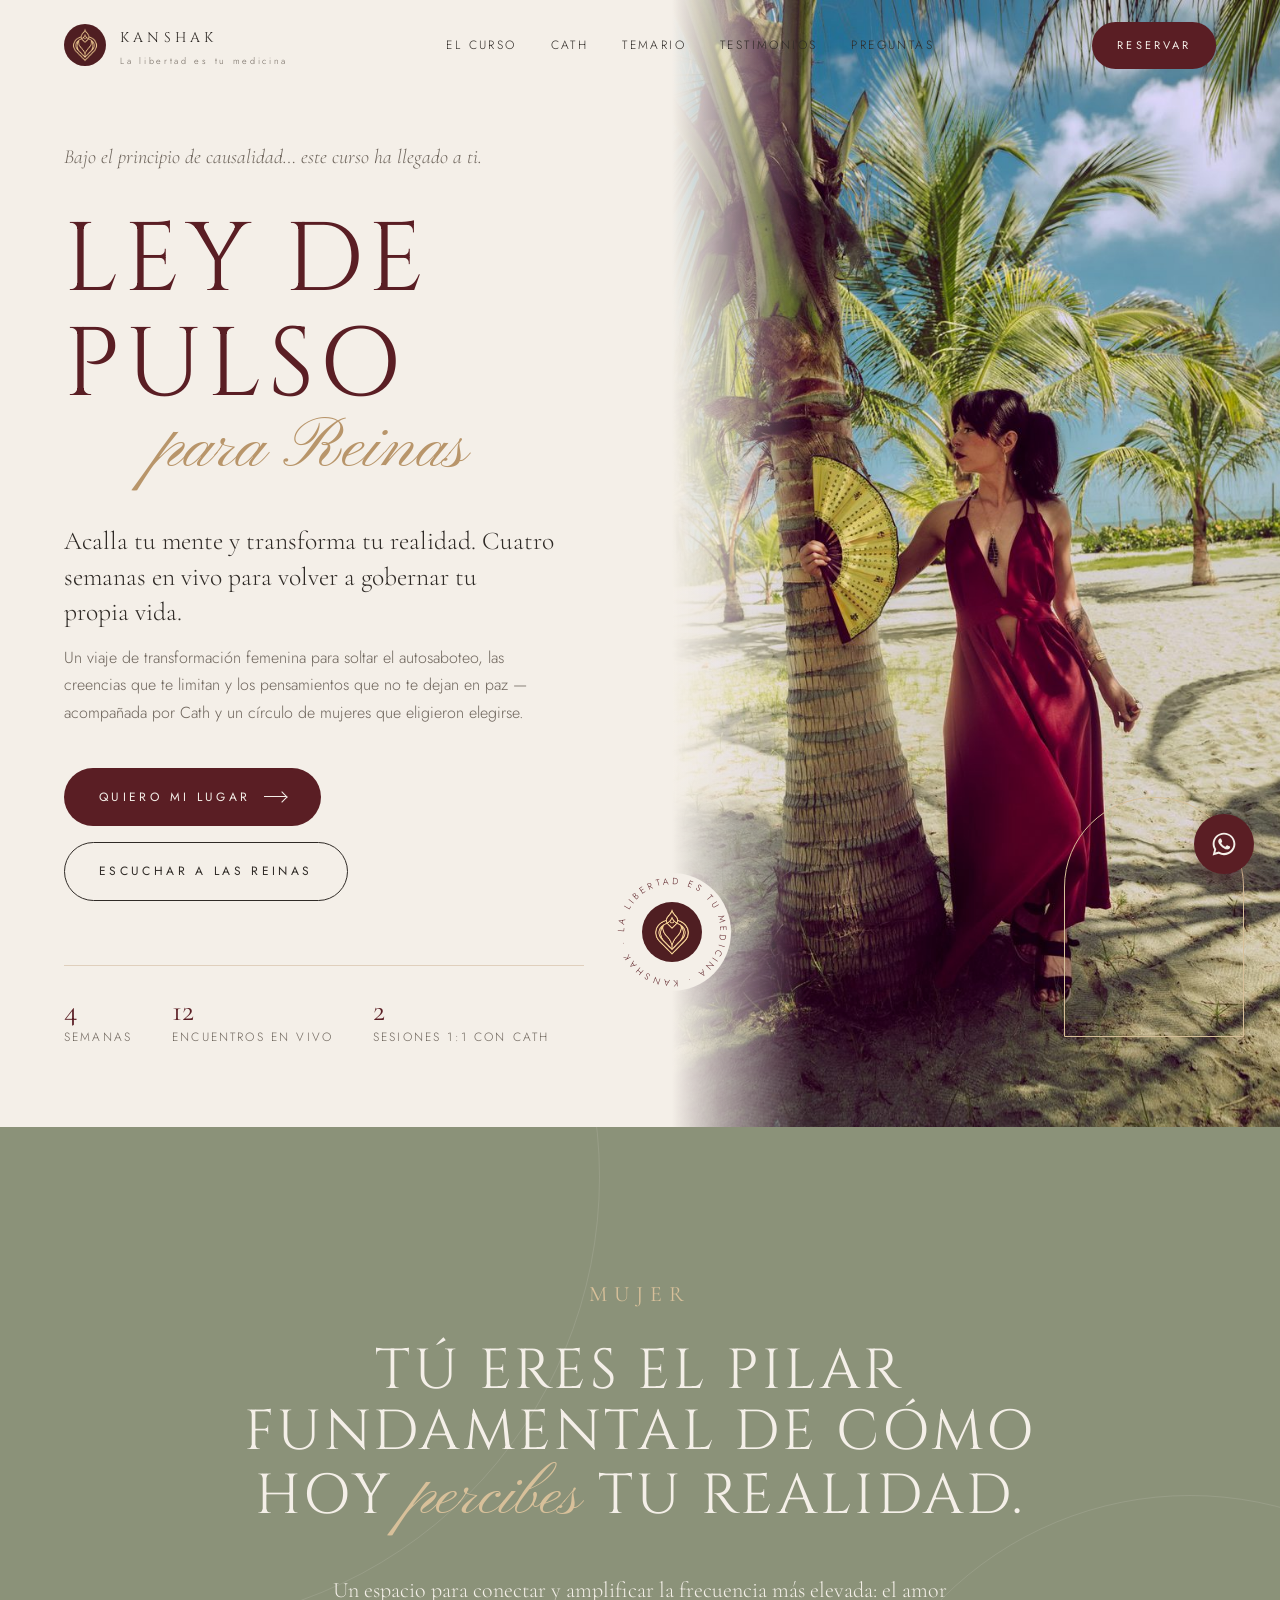
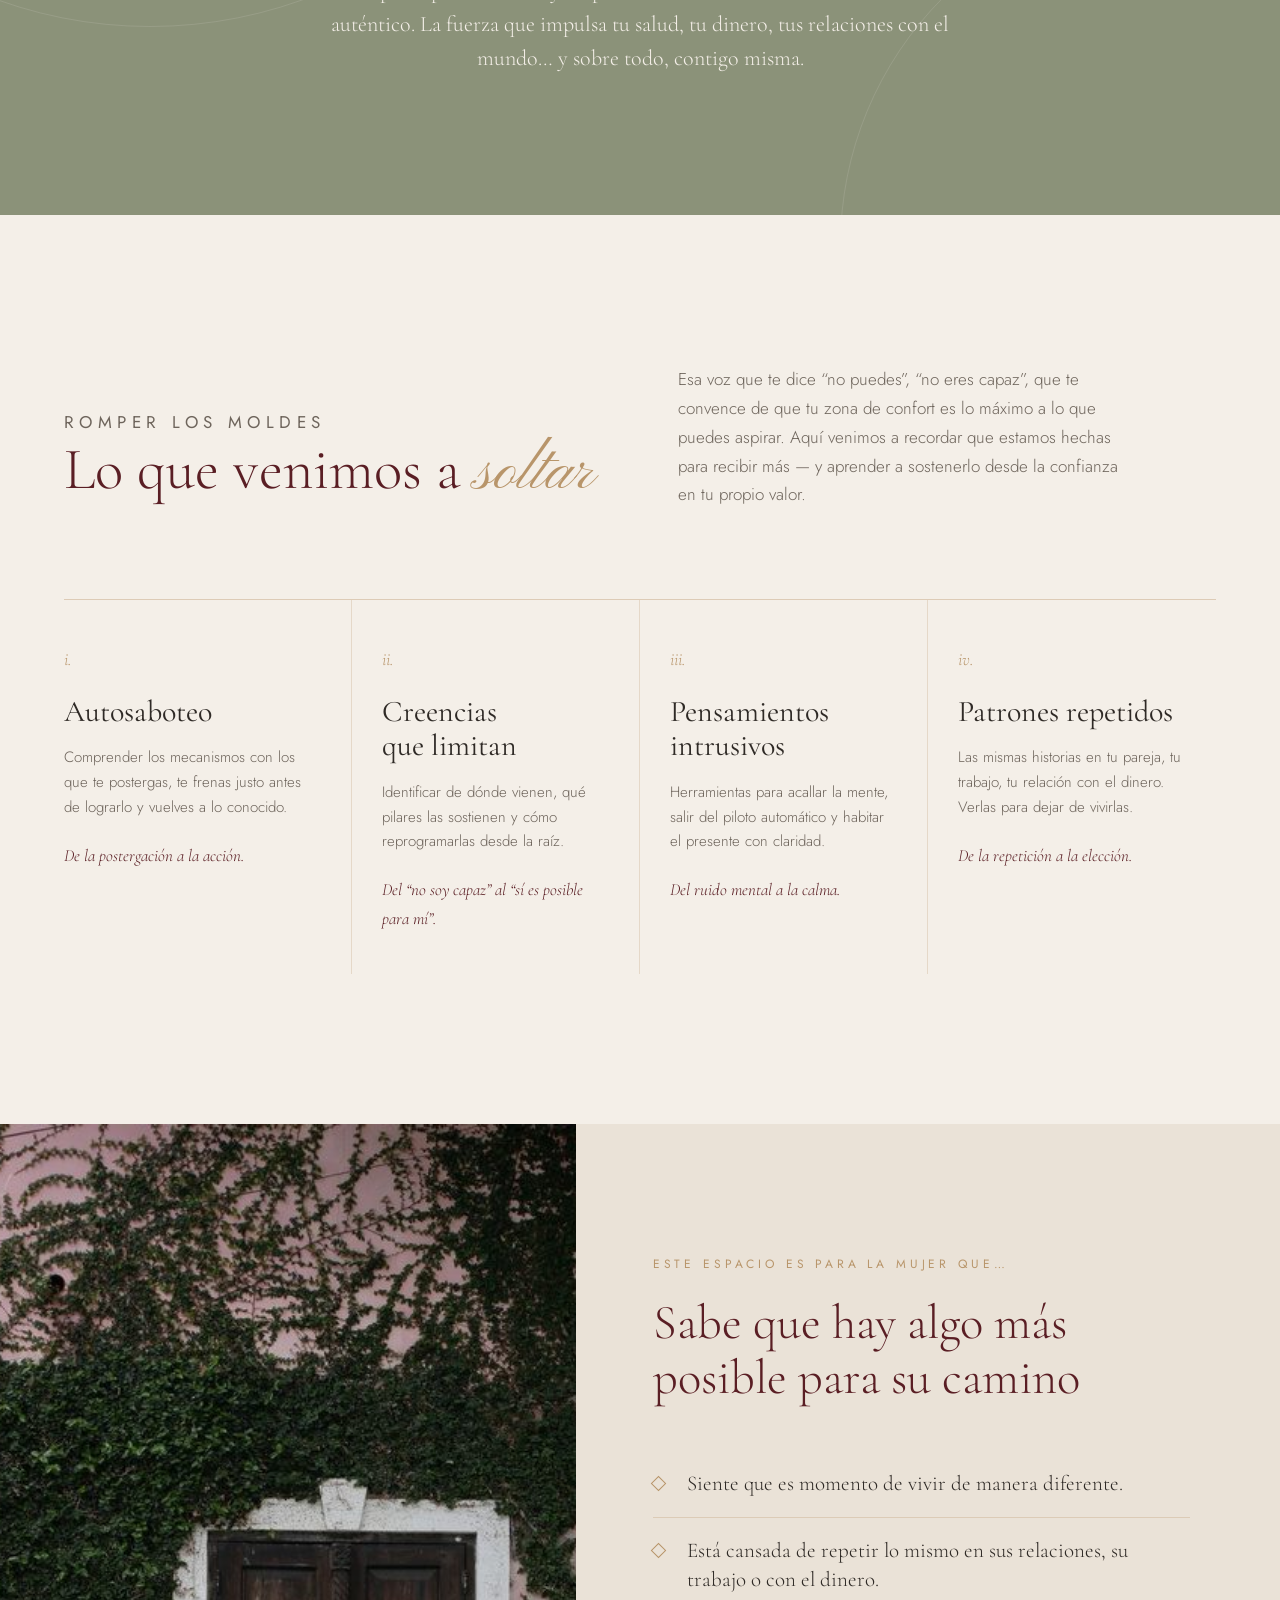
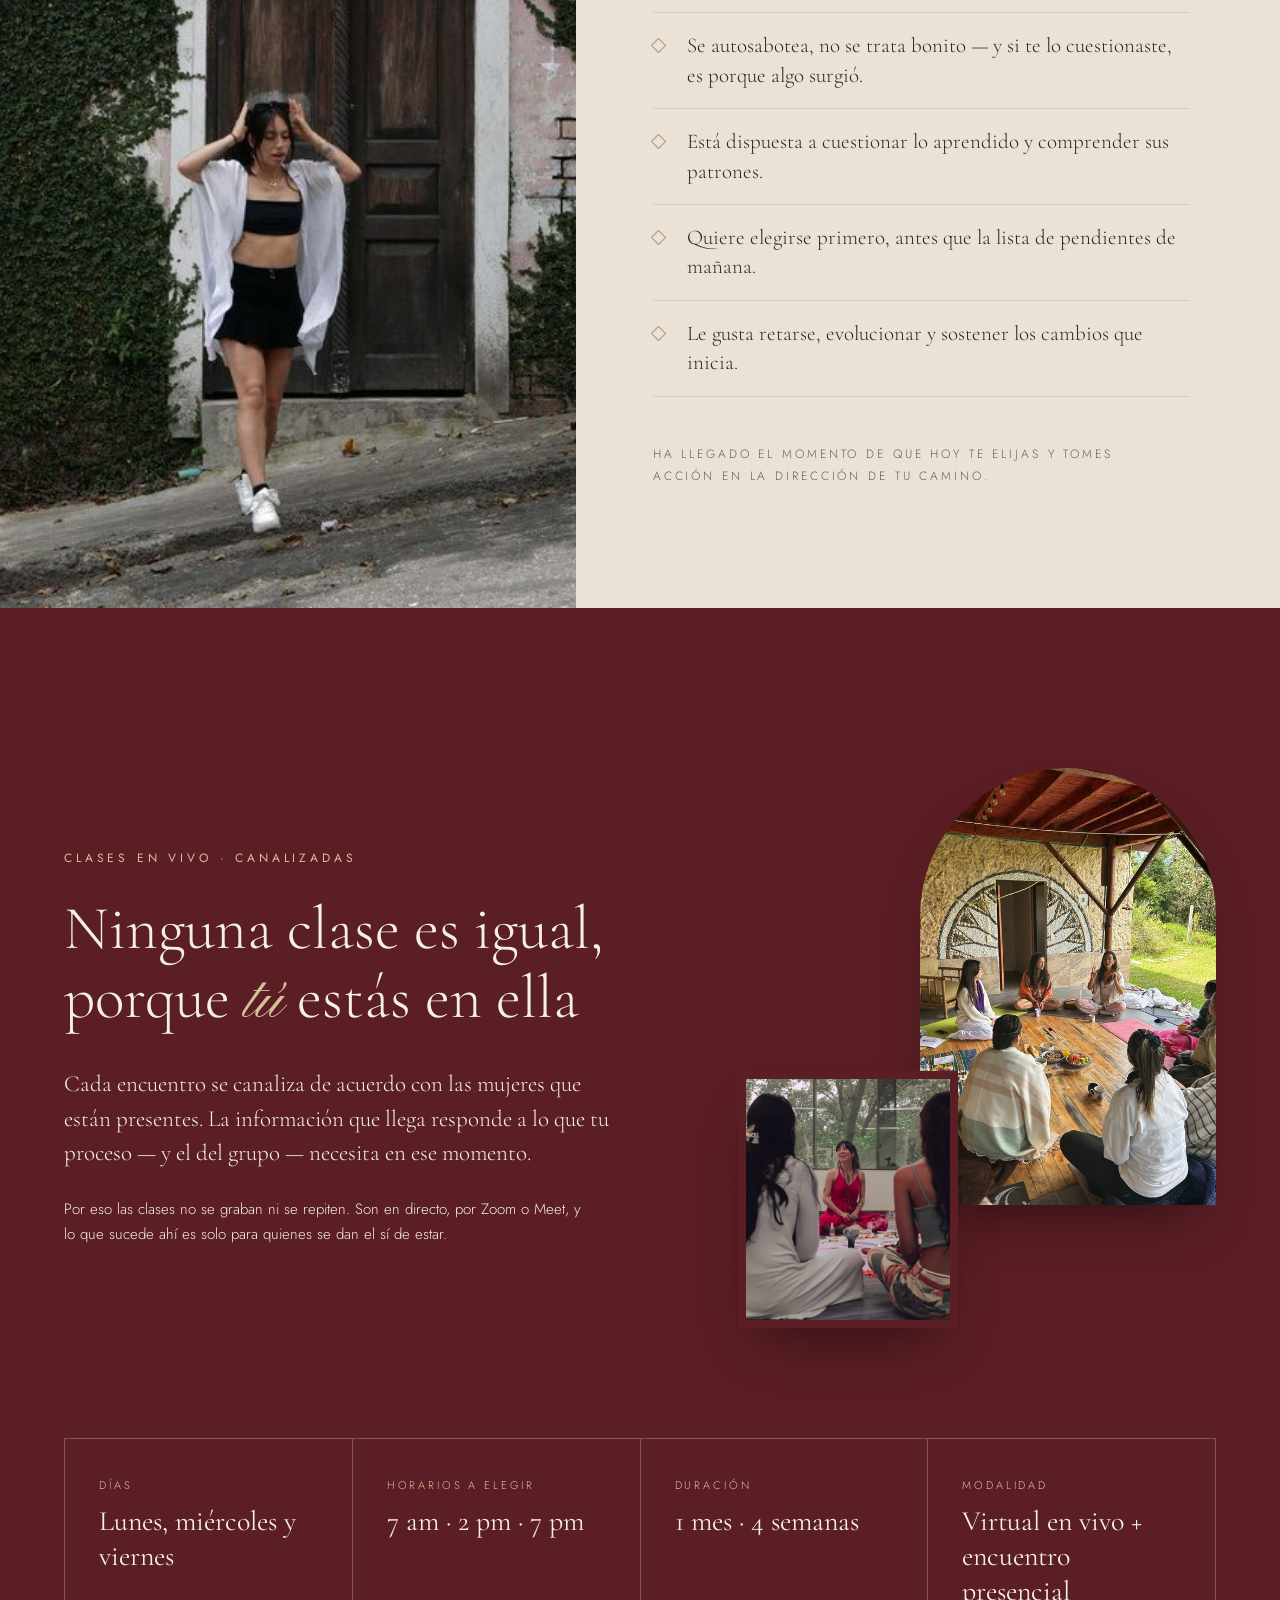
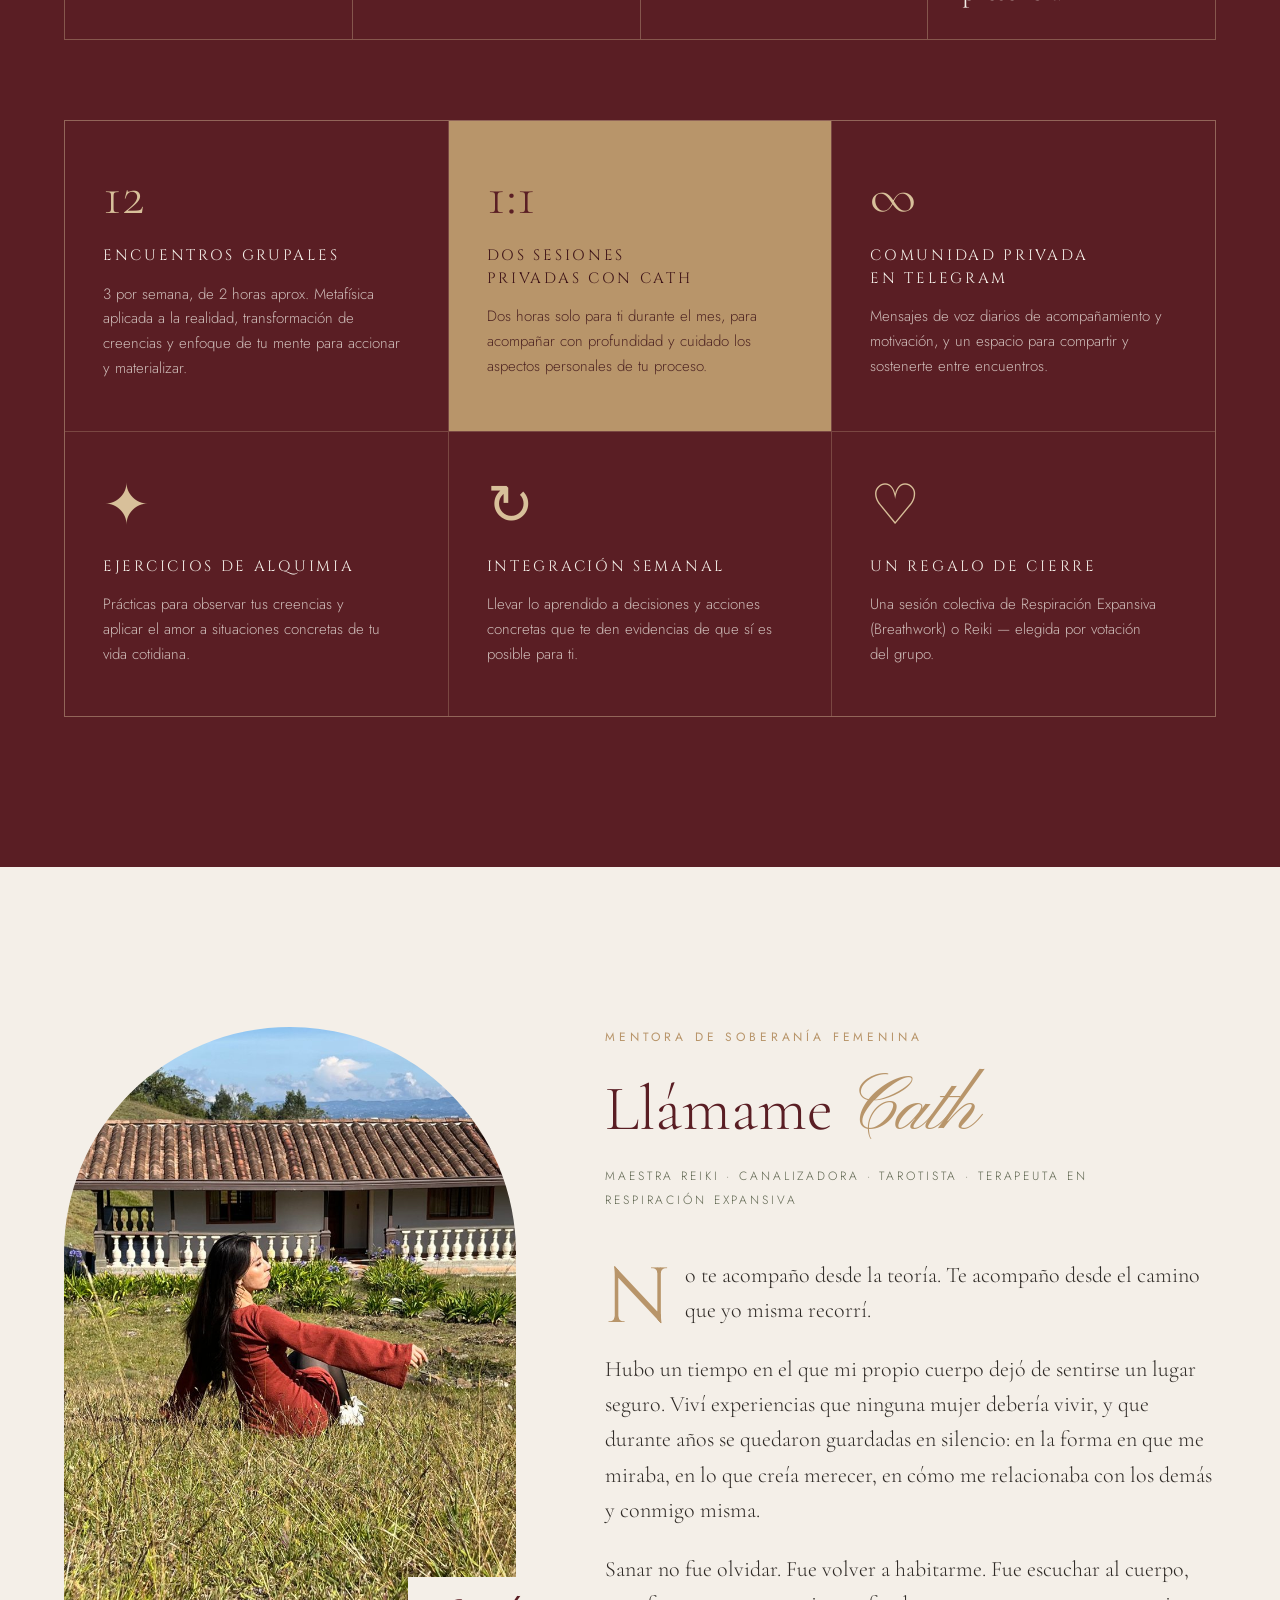
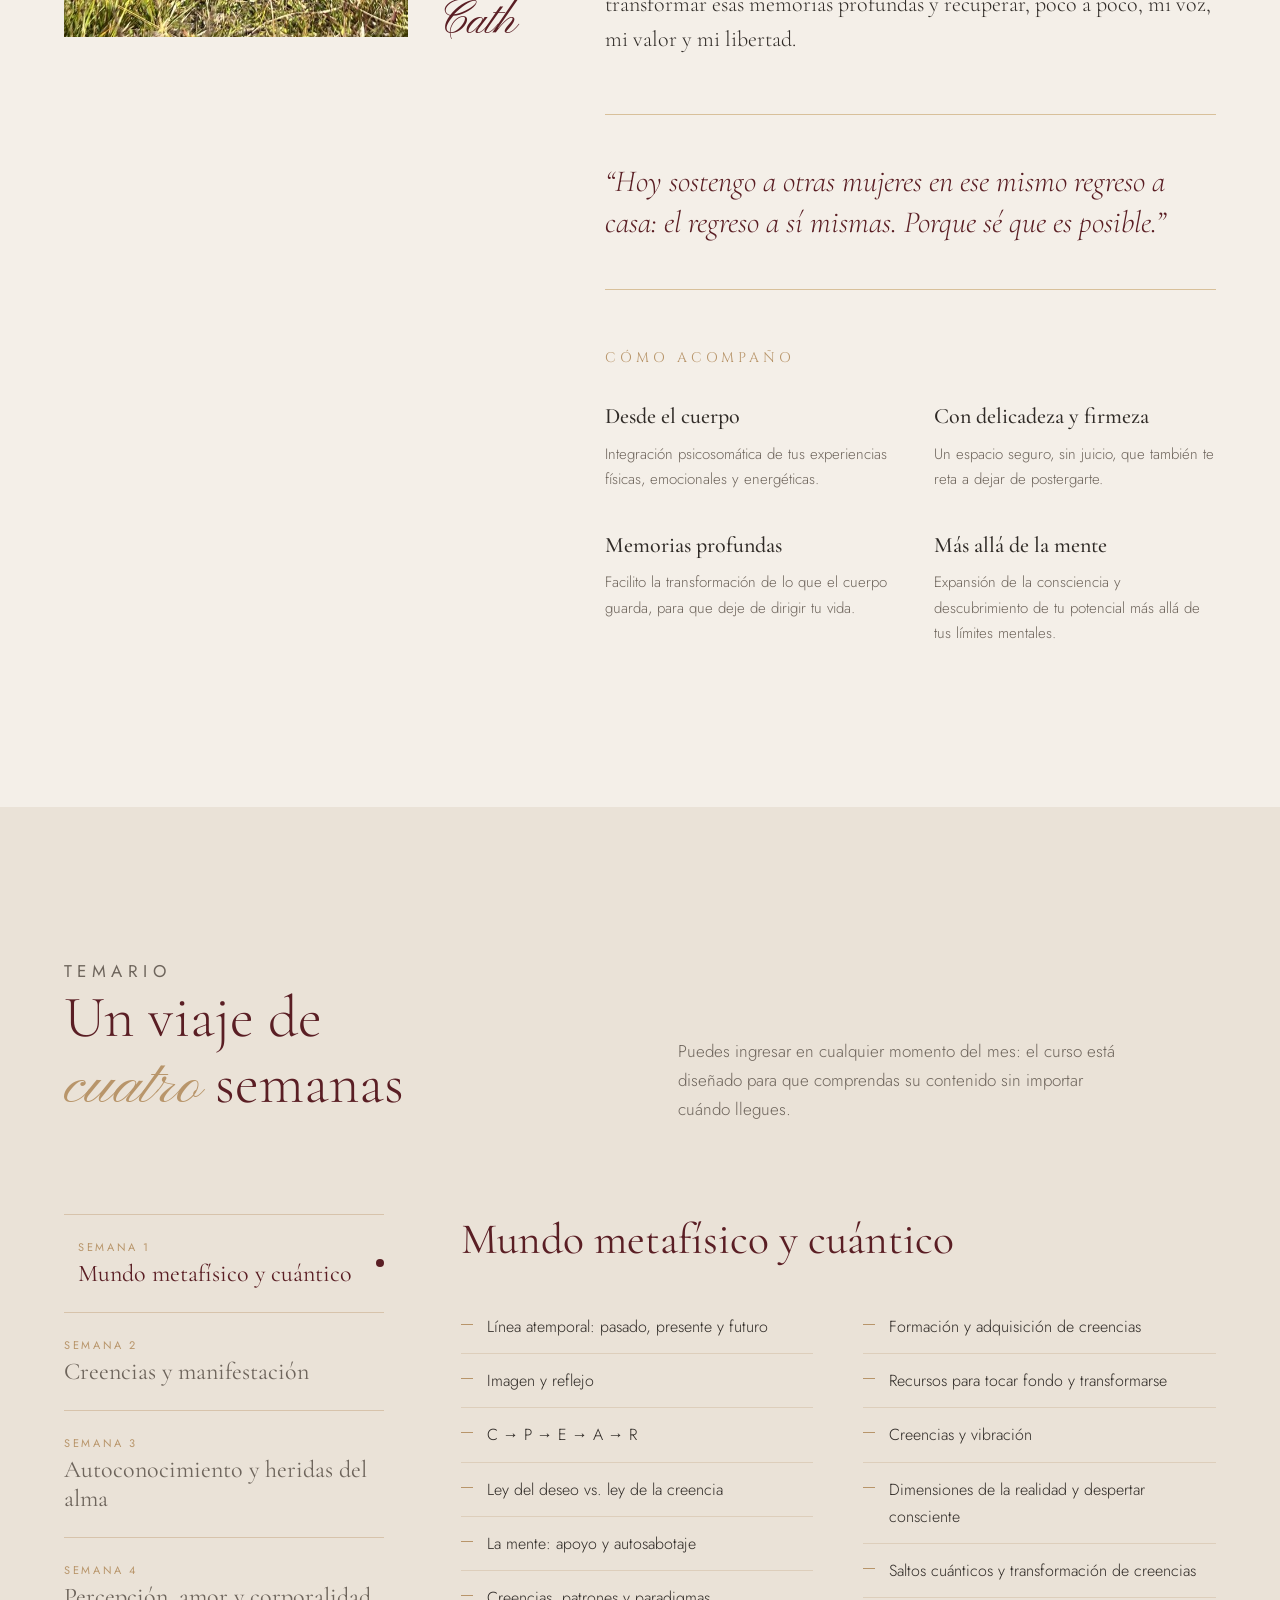
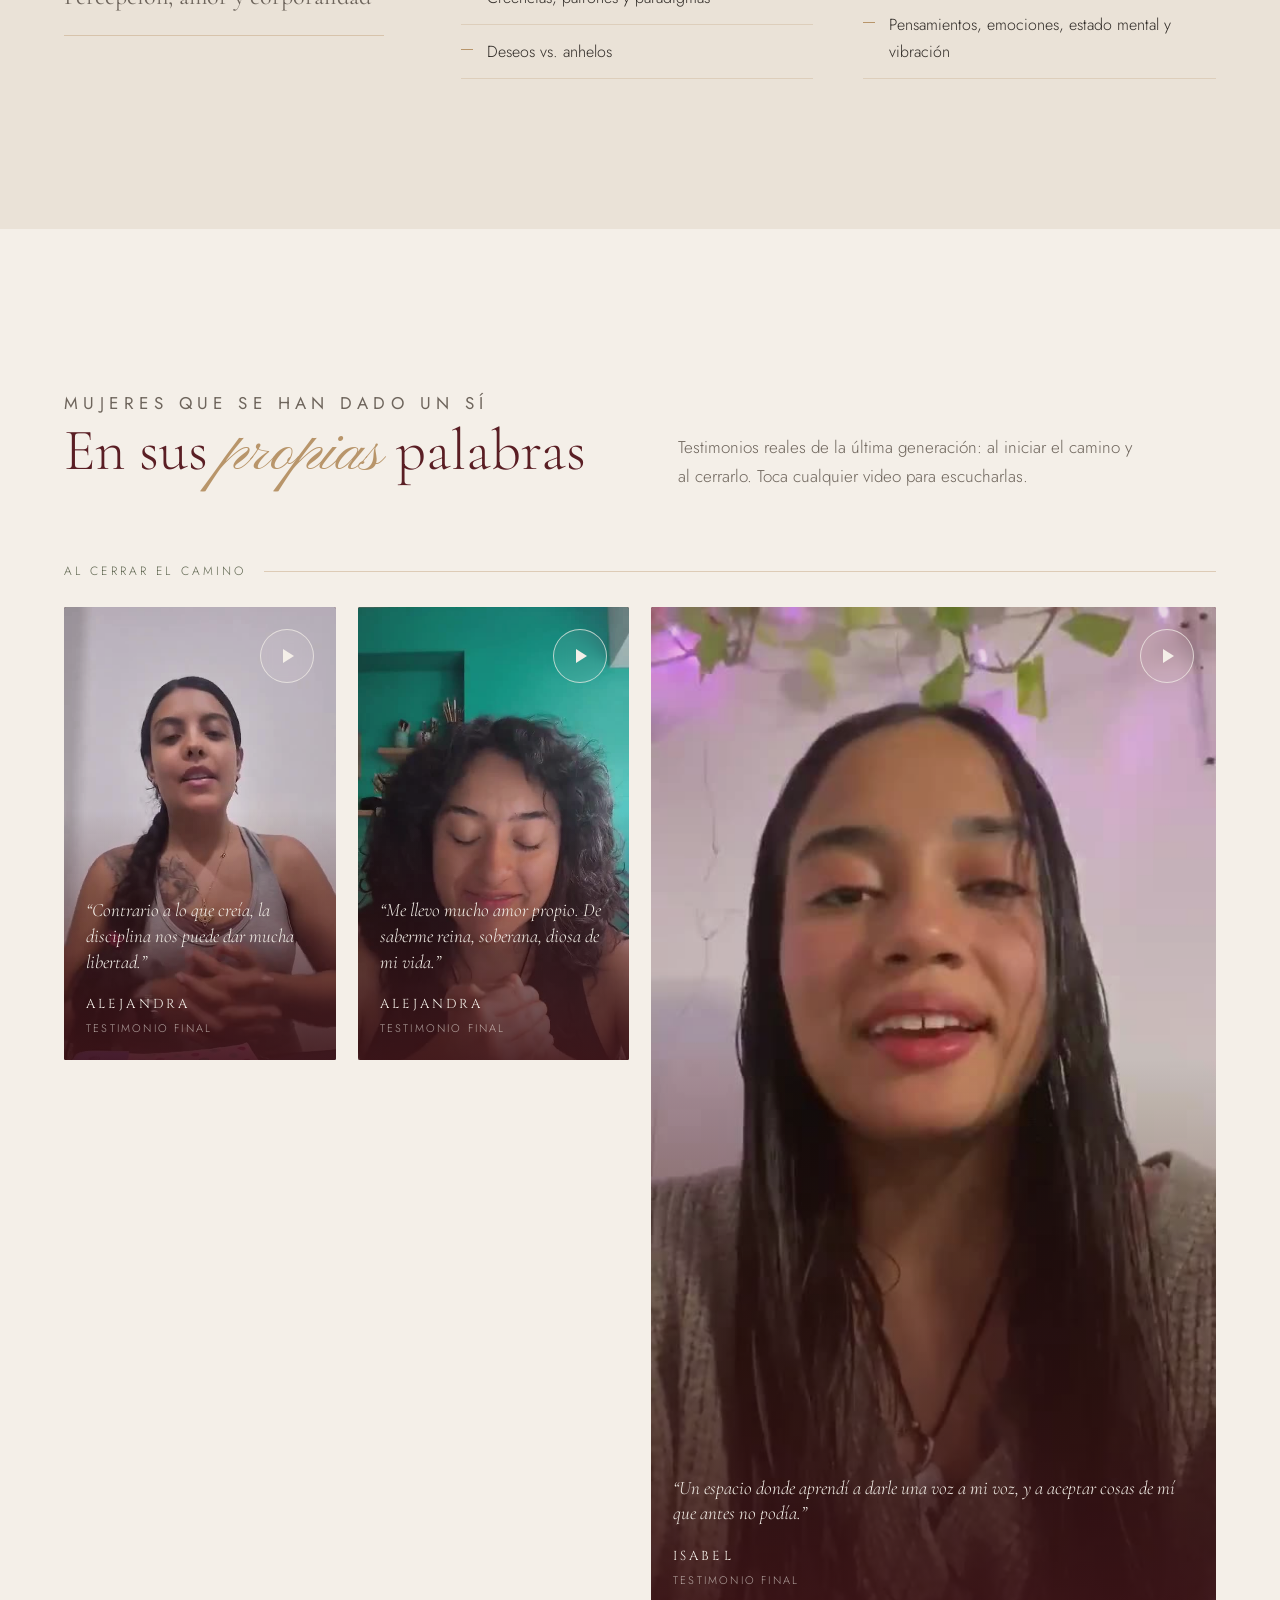
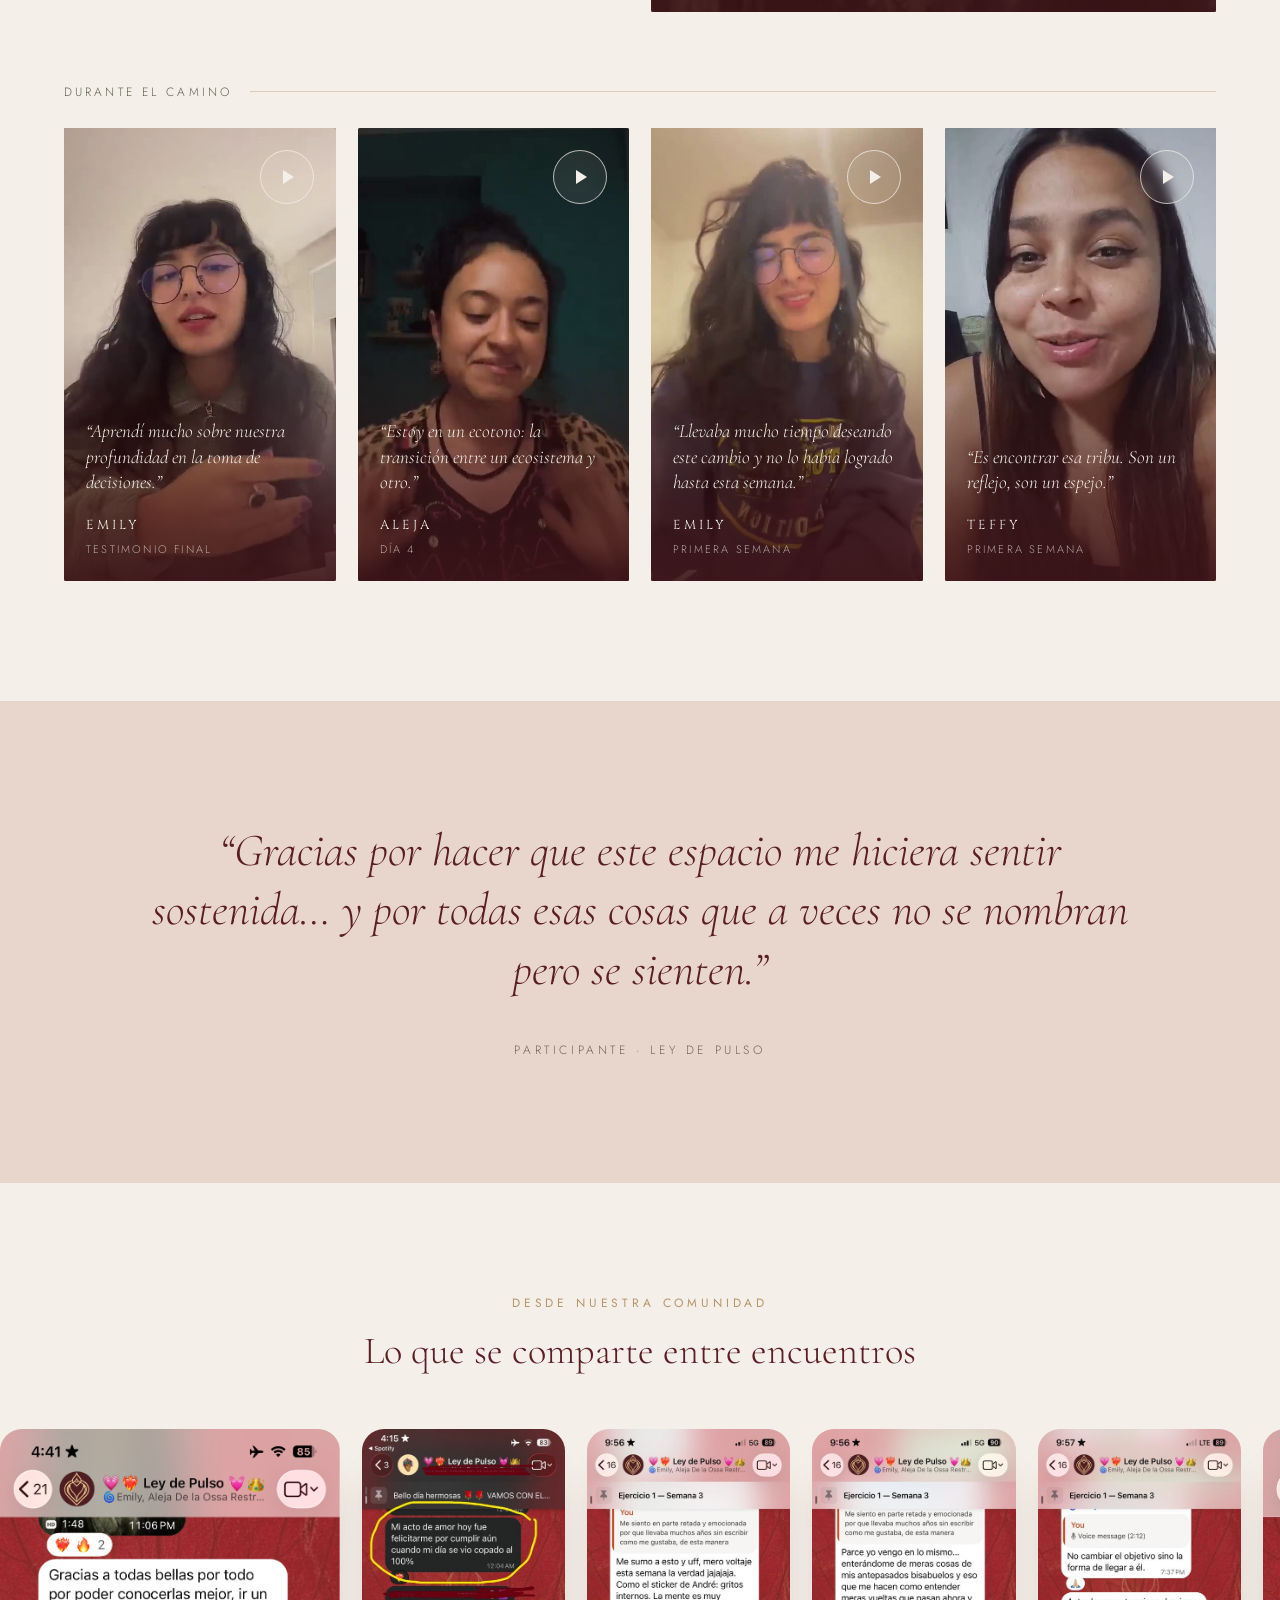
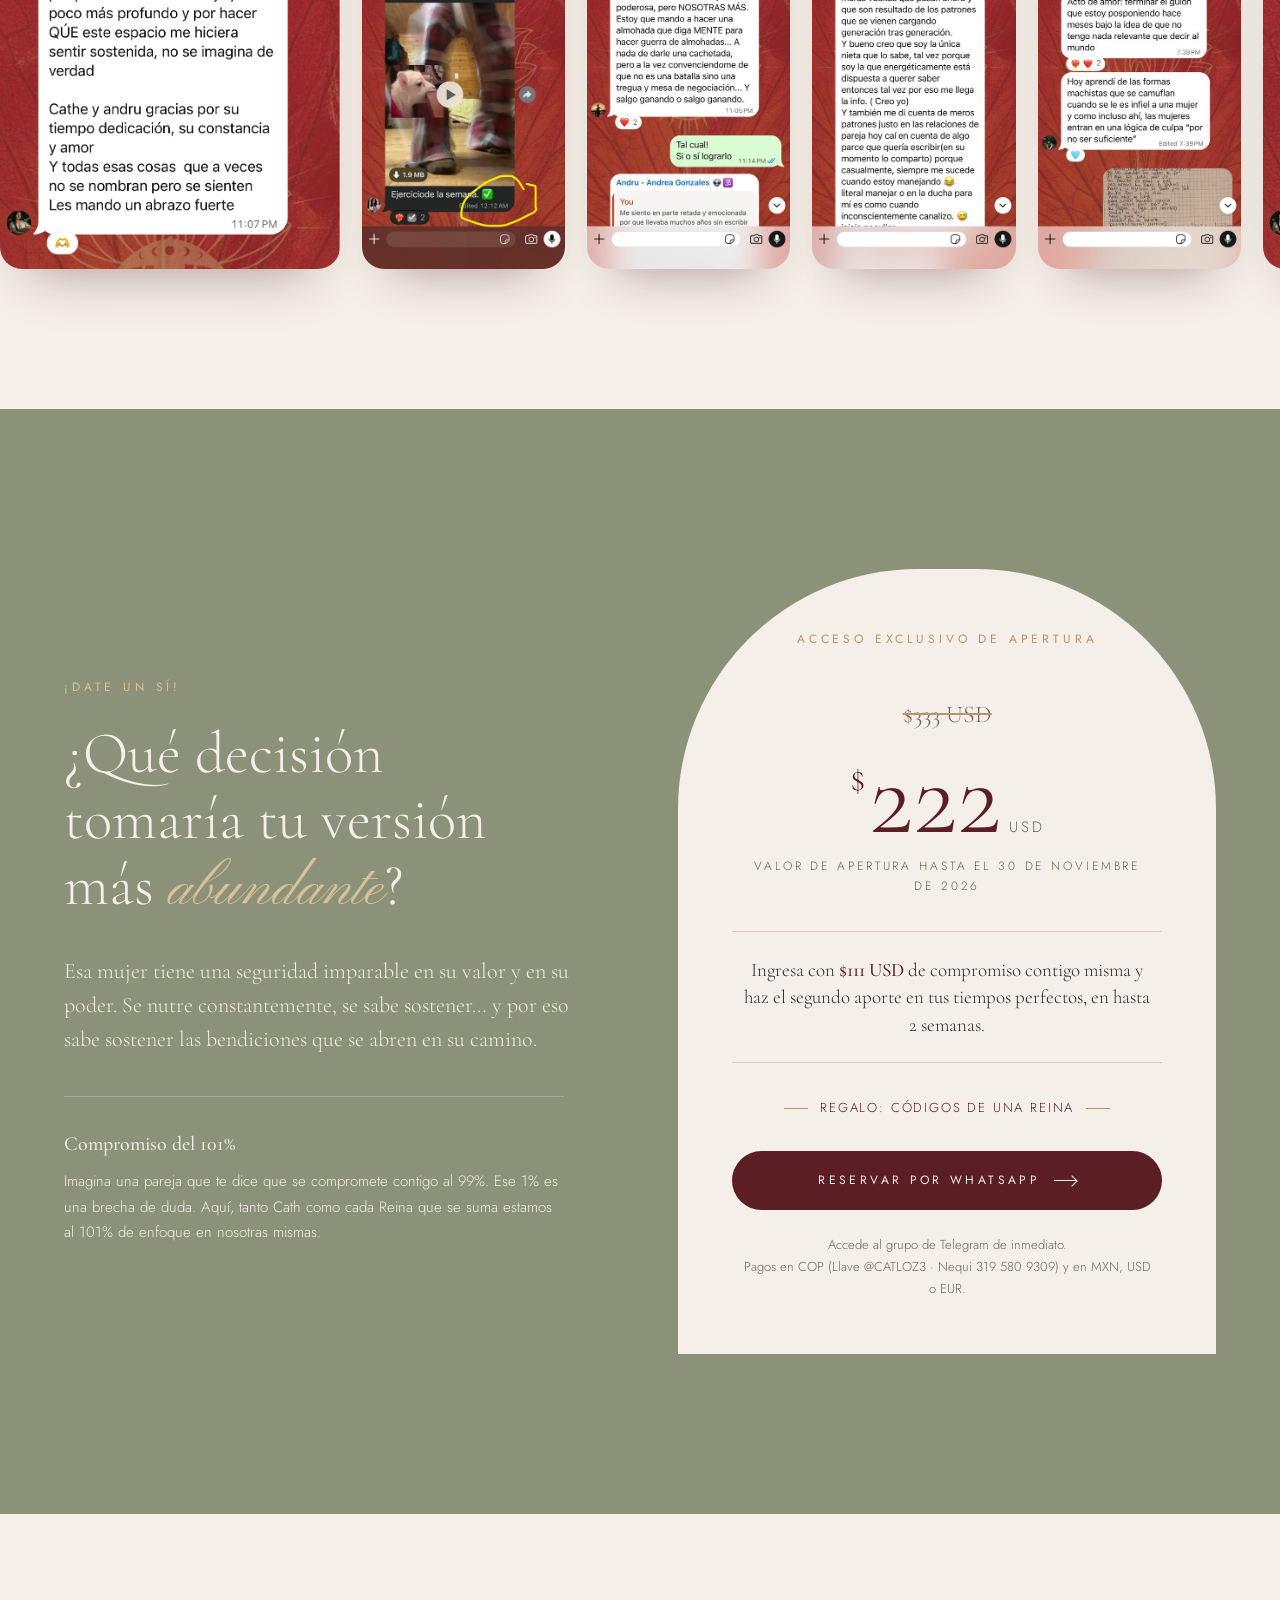
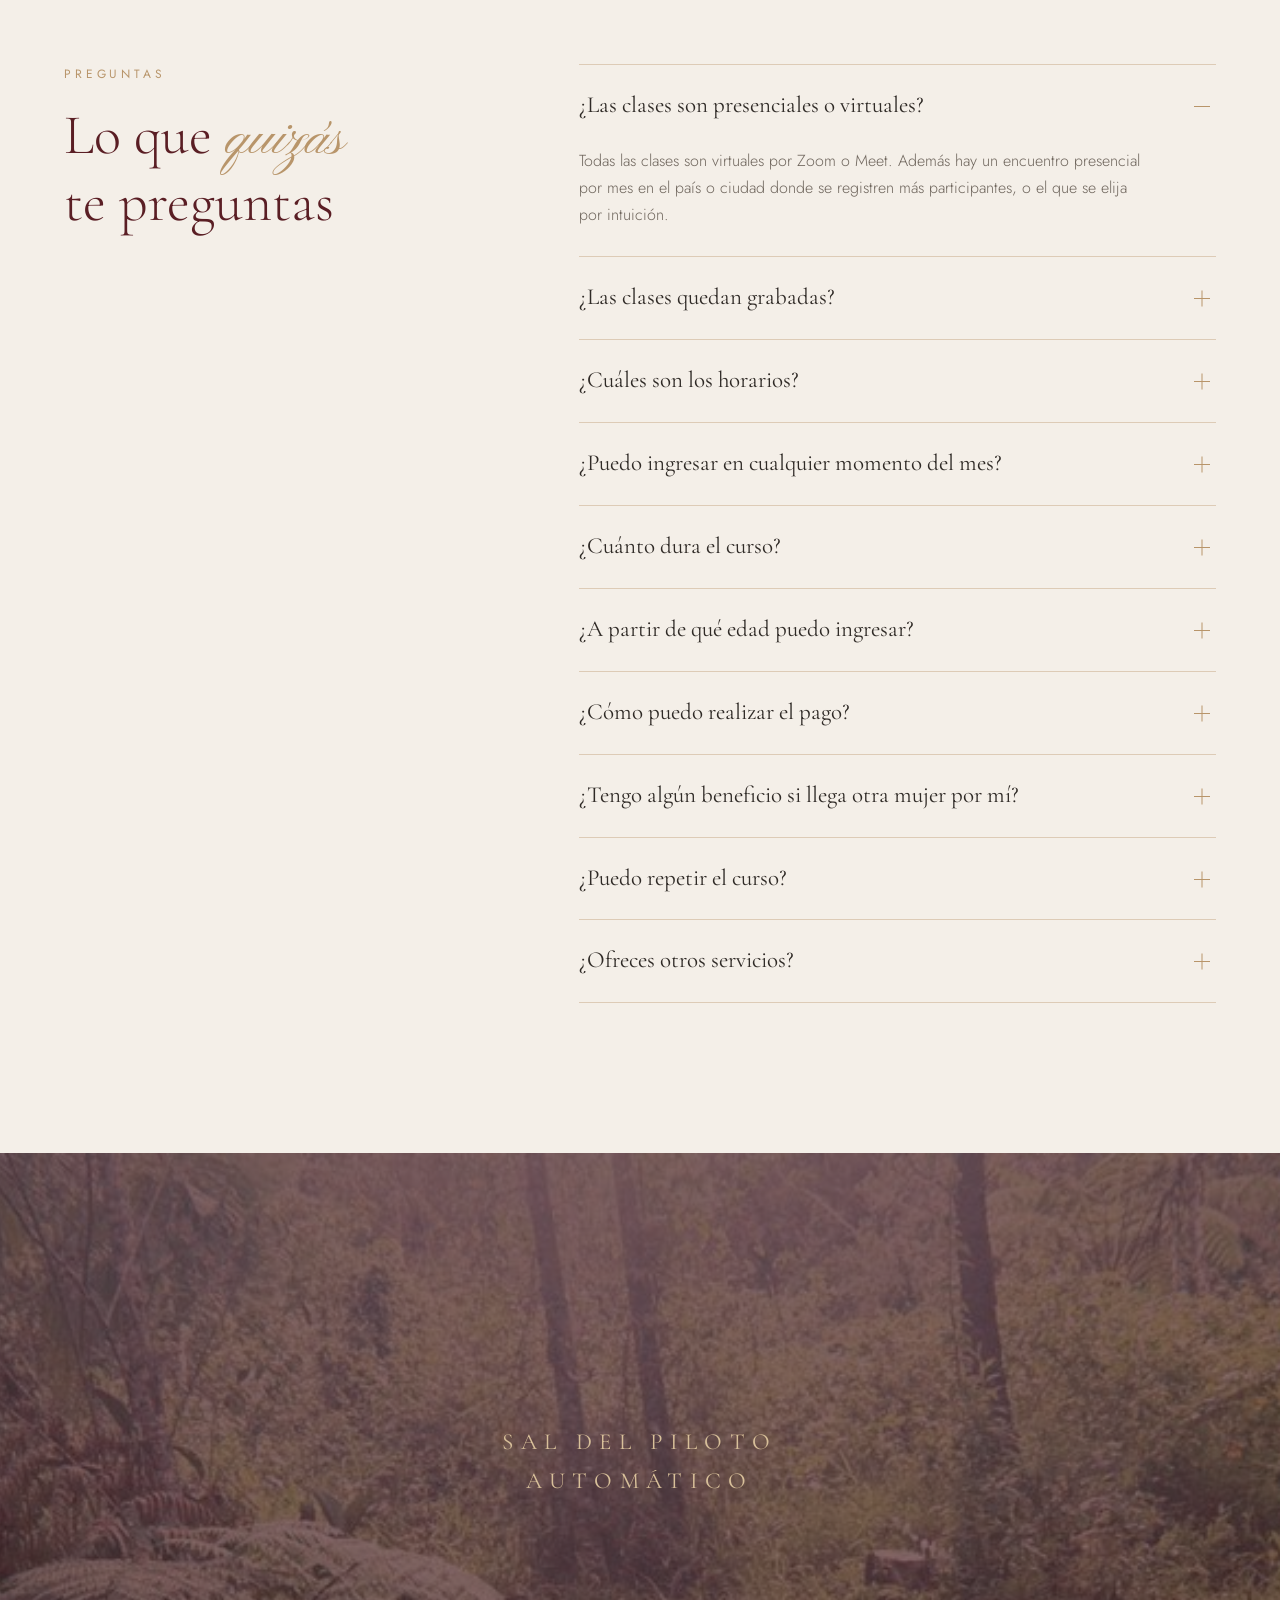
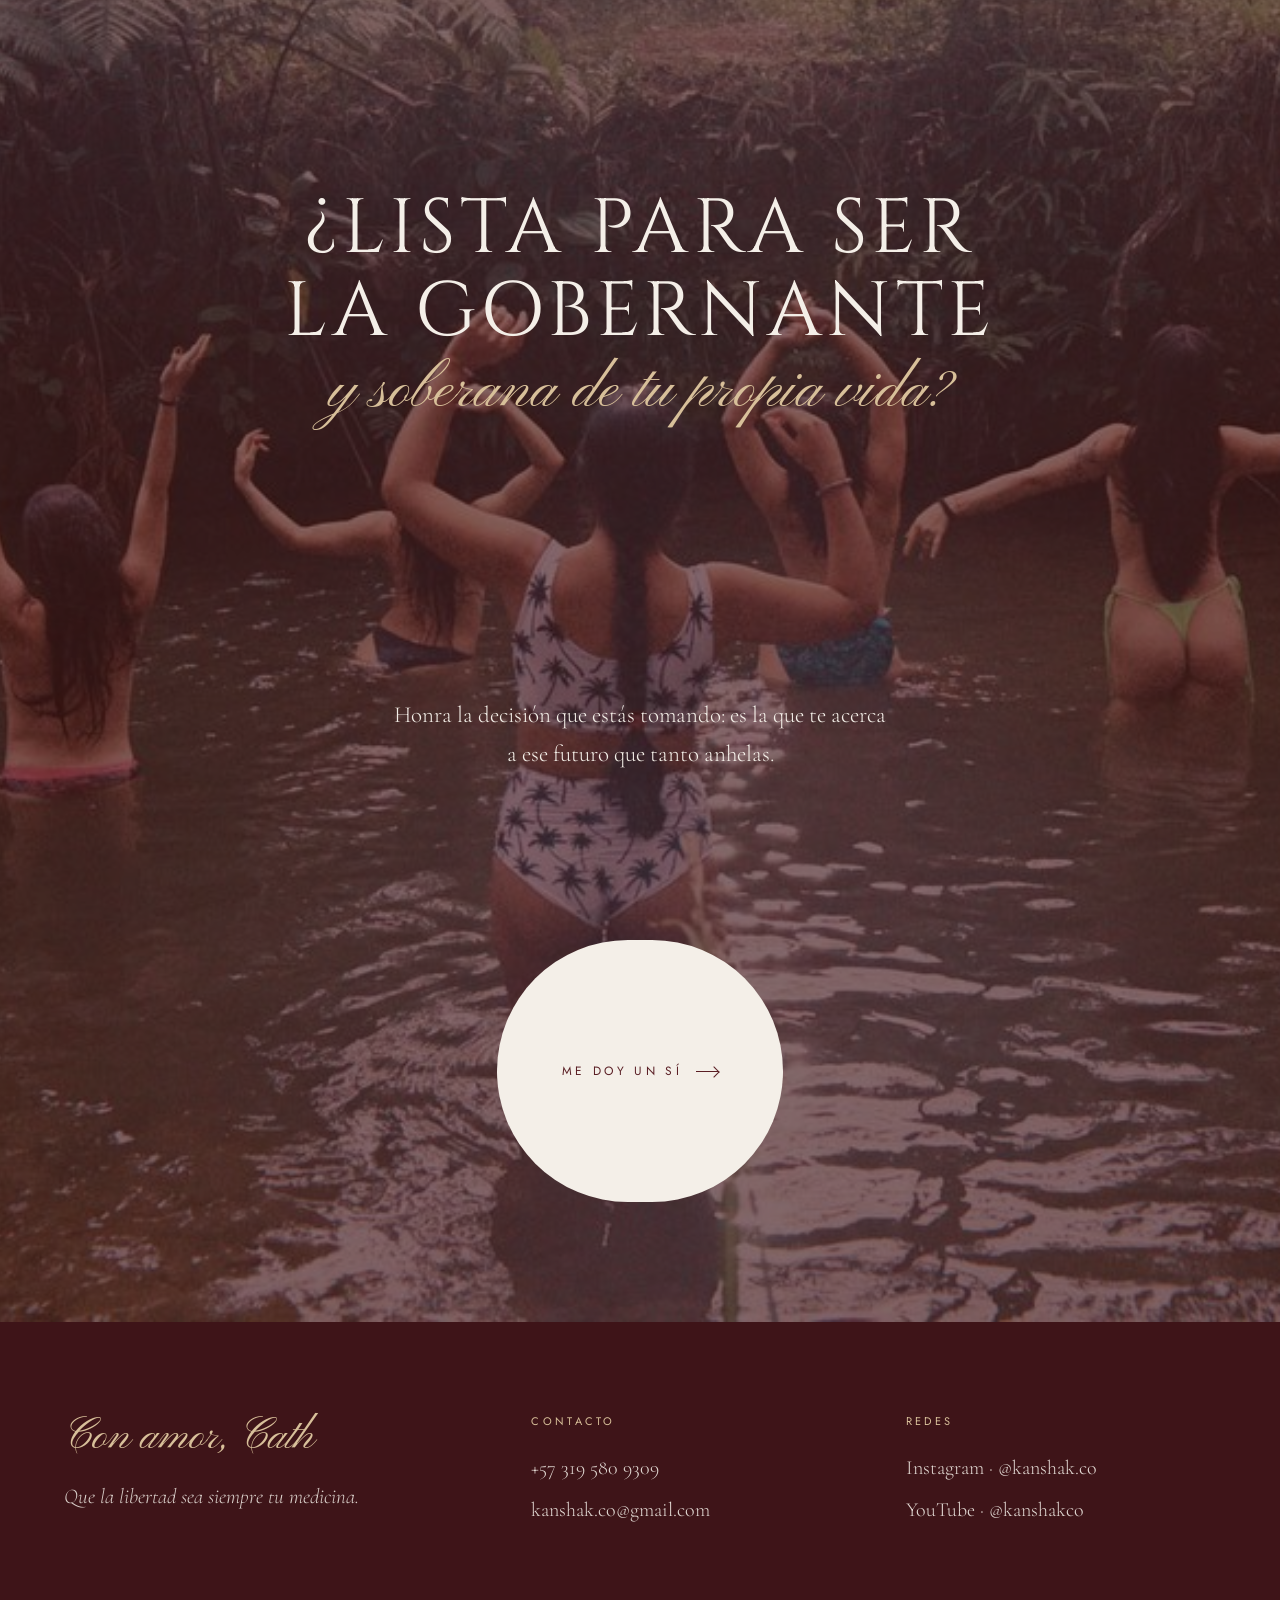
==== index.html @ 0bae7b93 "Rename index to index.html" ====
<!DOCTYPE html>
<html lang="es">
<head>
<meta charset="UTF-8">
<meta name="viewport" content="width=device-width, initial-scale=1">
<title>Ley de Pulso para Reinas · Kanshak · Cath, Mentora de Soberanía Femenina</title>
<meta name="description" content="Ley de Pulso para Reinas: 4 semanas en vivo para disolver el autosaboteo, las creencias limitantes y los pensamientos intrusivos. Con Cath, Mentora de Soberanía Femenina.">
<link rel="preconnect" href="https://fonts.googleapis.com">
<link rel="preconnect" href="https://fonts.gstatic.com" crossorigin>
<link href="https://fonts.googleapis.com/css2?family=Cinzel:wght@400;500&family=Cormorant+Garamond:ital,wght@0,300;0,400;0,500;1,300;1,400&family=Jost:wght@300;400&family=Pinyon+Script&display=swap" rel="stylesheet">
<link rel="stylesheet" href="ley-de-pulso.css">
</head>
<body>

<!-- NAV -->
<nav class="nav" id="nav">
  <div class="wrap">
    <a href="#top" class="brand"><img src="assets/img/logo.jpg" alt="Kanshak"><div><span>KANSHAK</span><small>La libertad es tu medicina</small></div></a>
    <ul>
      <li><a href="#curso">El curso</a></li>
      <li><a href="#cath">Cath</a></li>
      <li><a href="#temario">Temario</a></li>
      <li><a href="#voces">Testimonios</a></li>
      <li><a href="#preguntas">Preguntas</a></li>
    </ul>
    <a class="btn btn-wine" href="#reserva">Reservar</a>
  </div>
</nav>

<!-- HERO -->
<header class="hero" id="top" data-screen-label="01 Hero">
  <div class="hero-txt">
    <p class="pre rv">Bajo el principio de causalidad… este curso ha llegado a ti.</p>
    <h1 class="h-display rv d1">Ley de Pulso<span class="script">para Reinas</span></h1>
    <p class="lede rv d2">Acalla tu mente y transforma tu realidad. Cuatro semanas en vivo para volver a gobernar tu propia vida.</p>
    <p class="sub rv d2">Un viaje de transformación femenina para soltar el autosaboteo, las creencias que te limitan y los pensamientos que no te dejan en paz — acompañada por Cath y un círculo de mujeres que eligieron elegirse.</p>
    <div class="ctas rv d3">
      <a class="btn btn-wine" href="#reserva">Quiero mi lugar <span class="arr"></span></a>
      <a class="btn btn-line" href="#voces">Escuchar a las Reinas</a>
    </div>
    <div class="meta rv d3">
      <div><b>4</b>semanas</div>
      <div><b>12</b>encuentros en vivo</div>
      <div><b>2</b>sesiones 1:1 con Cath</div>
    </div>
  </div>
  <div class="hero-img">
    <div class="frame"><img src="assets/img/cath-palmera.jpg" alt="Cath, mentora de Soberanía Femenina"></div>
    <div class="hero-arch"></div>
    <div class="hero-seal">
      <svg viewBox="0 0 120 120"><defs><path id="c" d="M60,60 m-48,0 a48,48 0 1,1 96,0 a48,48 0 1,1 -96,0"/></defs><circle cx="60" cy="60" r="59" fill="#F4EFE8"/><text font-family="Jost" font-size="9" letter-spacing="3.2" fill="#5A1E24"><textPath href="#c">LA LIBERTAD ES TU MEDICINA · KANSHAK · </textPath></text></svg>
      <img src="assets/img/logo.jpg" alt="">
    </div>
  </div>
</header>

<!-- MANIFESTO -->
<section class="manifesto" data-screen-label="02 Manifiesto">
  <div class="ring" style="width:900px;height:900px;left:-300px;top:-400px"></div>
  <div class="ring" style="width:700px;height:700px;right:-260px;bottom:-380px"></div>
  <div class="wrap">
    <p class="eyebrow rv">Mujer</p>
    <h2 class="h-display rv d1">Tú eres el pilar fundamental de cómo hoy <em>percibes</em> tu realidad.</h2>
    <p class="rv d2">Un espacio para conectar y amplificar la frecuencia más elevada: el amor auténtico. La fuerza que impulsa tu salud, tu dinero, tus relaciones con el mundo… y sobre todo, contigo misma.</p>
  </div>
</section>

<!-- WHAT IT DISSOLVES -->
<section class="dissolve" id="curso" data-screen-label="03 Lo que transforma">
  <div class="wrap">
    <div class="sec-head">
      <div>
        <p class="eyebrow rv">Romper los moldes</p>
        <h2 class="h-serif rv d1">Lo que venimos a <span class="script">soltar</span></h2>
      </div>
      <p class="rv d2">Esa voz que te dice “no puedes”, “no eres capaz”, que te convence de que tu zona de confort es lo máximo a lo que puedes aspirar. Aquí venimos a recordar que estamos hechas para recibir más — y aprender a sostenerlo desde la confianza en tu propio valor.</p>
    </div>
    <div class="dis-grid">
      <div class="dis rv"><span class="n">i.</span><h3>Autosaboteo</h3><p>Comprender los mecanismos con los que te postergas, te frenas justo antes de lograrlo y vuelves a lo conocido.</p><span class="from">De la postergación a la acción.</span></div>
      <div class="dis rv d1"><span class="n">ii.</span><h3>Creencias que limitan</h3><p>Identificar de dónde vienen, qué pilares las sostienen y cómo reprogramarlas desde la raíz.</p><span class="from">Del “no soy capaz” al “sí es posible para mí”.</span></div>
      <div class="dis rv d2"><span class="n">iii.</span><h3>Pensamientos intrusivos</h3><p>Herramientas para acallar la mente, salir del piloto automático y habitar el presente con claridad.</p><span class="from">Del ruido mental a la calma.</span></div>
      <div class="dis rv d3"><span class="n">iv.</span><h3>Patrones repetidos</h3><p>Las mismas historias en tu pareja, tu trabajo, tu relación con el dinero. Verlas para dejar de vivirlas.</p><span class="from">De la repetición a la elección.</span></div>
    </div>
  </div>
</section>

<!-- FOR WHOM -->
<section class="forwhom" data-screen-label="04 Para quién">
  <div class="img"><img src="assets/img/cath-puerta.jpg" alt="" style="object-position:center 40%"></div>
  <div class="txt">
    <p class="eyebrow rv">Este espacio es para la mujer que…</p>
    <h2 class="h-serif rv d1">Sabe que hay algo más posible para su camino</h2>
    <ul>
      <li class="rv">Siente que es momento de vivir de manera diferente.</li>
      <li class="rv">Está cansada de repetir lo mismo en sus relaciones, su trabajo o con el dinero.</li>
      <li class="rv">Se autosabotea, no se trata bonito — y si te lo cuestionaste, es porque algo surgió.</li>
      <li class="rv">Está dispuesta a cuestionar lo aprendido y comprender sus patrones.</li>
      <li class="rv">Quiere elegirse primero, antes que la lista de pendientes de mañana.</li>
      <li class="rv">Le gusta retarse, evolucionar y sostener los cambios que inicia.</li>
    </ul>
    <p class="close rv">Ha llegado el momento de que hoy te elijas y tomes acción en la dirección de tu camino.</p>
  </div>
</section>

<!-- LIVE -->
<section class="live" data-screen-label="05 En vivo">
  <div class="wrap">
    <div class="live-top">
      <div>
        <p class="eyebrow rv">Clases en vivo · canalizadas</p>
        <h2 class="h-serif rv d1">Ninguna clase es igual, porque <span class="script">tú</span> estás en ella</h2>
        <p class="lead rv d2">Cada encuentro se canaliza de acuerdo con las mujeres que están presentes. La información que llega responde a lo que tu proceso — y el del grupo — necesita en ese momento.</p>
        <p class="note rv d3">Por eso las clases no se graban ni se repiten. Son en directo, por Zoom o Meet, y lo que sucede ahí es solo para quienes se dan el sí de estar.</p>
      </div>
      <div class="live-photos rv d2">
        <img class="a" src="assets/img/encuentro.jpg" alt="Encuentro de mujeres">
        <img class="b" src="assets/img/circulo.jpg" alt="Círculo de mujeres">
      </div>
    </div>

    <div class="sched rv">
      <div><small>Días</small><b>Lunes, miércoles y viernes</b></div>
      <div><small>Horarios a elegir</small><b>7 am · 2 pm · 7 pm</b></div>
      <div><small>Duración</small><b>1 mes · 4 semanas</b></div>
      <div><small>Modalidad</small><b>Virtual en vivo + encuentro presencial</b></div>
    </div>

    <div class="incl">
      <div class="inc rv"><div class="k">12</div><h3>Encuentros grupales</h3><p>3 por semana, de 2 horas aprox. Metafísica aplicada a la realidad, transformación de creencias y enfoque de tu mente para accionar y materializar.</p></div>
      <div class="inc feature rv d1"><div class="k">1:1</div><h3>Dos sesiones privadas con Cath</h3><p>Dos horas solo para ti durante el mes, para acompañar con profundidad y cuidado los aspectos personales de tu proceso.</p></div>
      <div class="inc rv d2"><div class="k">∞</div><h3>Comunidad privada en Telegram</h3><p>Mensajes de voz diarios de acompañamiento y motivación, y un espacio para compartir y sostenerte entre encuentros.</p></div>
      <div class="inc rv"><div class="k">✦</div><h3>Ejercicios de alquimia</h3><p>Prácticas para observar tus creencias y aplicar el amor a situaciones concretas de tu vida cotidiana.</p></div>
      <div class="inc rv d1"><div class="k">↻</div><h3>Integración semanal</h3><p>Llevar lo aprendido a decisiones y acciones concretas que te den evidencias de que sí es posible para ti.</p></div>
      <div class="inc rv d2"><div class="k">♡</div><h3>Un regalo de cierre</h3><p>Una sesión colectiva de Respiración Expansiva (Breathwork) o Reiki — elegida por votación del grupo.</p></div>
    </div>
  </div>
</section>

<!-- CATH -->
<section class="cath" id="cath" data-screen-label="06 Cath">
  <div class="wrap cath-grid">
    <div class="cath-imgs rv">
      <img class="main" src="assets/img/cath-pasto.jpg" alt="Cath">
      <div class="sig">Cath</div>
    </div>
    <div>
      <p class="eyebrow rv">Mentora de Soberanía Femenina</p>
      <h2 class="h-serif rv d1">Llámame <span class="script">Cath</span></h2>
      <p class="roles rv d2">Maestra Reiki · Canalizadora · Tarotista · Terapeuta en Respiración Expansiva</p>
      <div class="story">
        <p class="drop rv">No te acompaño desde la teoría. Te acompaño desde el camino que yo misma recorrí.</p>
        <p class="rv">Hubo un tiempo en el que mi propio cuerpo dejó de sentirse un lugar seguro. Viví experiencias que ninguna mujer debería vivir, y que durante años se quedaron guardadas en silencio: en la forma en que me miraba, en lo que creía merecer, en cómo me relacionaba con los demás y conmigo misma.</p>
        <p class="rv">Sanar no fue olvidar. Fue volver a habitarme. Fue escuchar al cuerpo, transformar esas memorias profundas y recuperar, poco a poco, mi voz, mi valor y mi libertad.</p>
      </div>
      <blockquote class="rv">“Hoy sostengo a otras mujeres en ese mismo regreso a casa: el regreso a sí mismas. Porque sé que es posible.”</blockquote>
      <div class="way">
        <h3 class="rv">Cómo acompaño</h3>
        <div class="way-list">
          <div class="rv"><b>Desde el cuerpo</b><p>Integración psicosomática de tus experiencias físicas, emocionales y energéticas.</p></div>
          <div class="rv d1"><b>Con delicadeza y firmeza</b><p>Un espacio seguro, sin juicio, que también te reta a dejar de postergarte.</p></div>
          <div class="rv"><b>Memorias profundas</b><p>Facilito la transformación de lo que el cuerpo guarda, para que deje de dirigir tu vida.</p></div>
          <div class="rv d1"><b>Más allá de la mente</b><p>Expansión de la consciencia y descubrimiento de tu potencial más allá de tus límites mentales.</p></div>
        </div>
      </div>
    </div>
  </div>
</section>

<!-- TEMARIO -->
<section class="temario" id="temario" data-screen-label="07 Temario">
  <div class="wrap">
    <div class="sec-head">
      <div>
        <p class="eyebrow rv">Temario</p>
        <h2 class="h-serif rv d1">Un viaje de <span class="script">cuatro</span> semanas</h2>
      </div>
      <p class="rv d2">Puedes ingresar en cualquier momento del mes: el curso está diseñado para que comprendas su contenido sin importar cuándo llegues.</p>
    </div>
    <div class="tabs">
      <div class="tab-btns" role="tablist">
        <button class="tab-btn on" data-t="0"><span><small>Semana 1</small>Mundo metafísico y cuántico</span><i class="dot"></i></button>
        <button class="tab-btn" data-t="1"><span><small>Semana 2</small>Creencias y manifestación</span><i class="dot"></i></button>
        <button class="tab-btn" data-t="2"><span><small>Semana 3</small>Autoconocimiento y heridas del alma</span><i class="dot"></i></button>
        <button class="tab-btn" data-t="3"><span><small>Semana 4</small>Percepción, amor y corporalidad</span><i class="dot"></i></button>
      </div>
      <div>
        <div class="tab-panel on"><h3>Mundo metafísico y cuántico</h3><ul>
          <li>Línea atemporal: pasado, presente y futuro</li><li>Imagen y reflejo</li><li>C → P → E → A → R</li><li>Ley del deseo vs. ley de la creencia</li><li>La mente: apoyo y autosabotaje</li><li>Creencias, patrones y paradigmas</li><li>Deseos vs. anhelos</li><li>Formación y adquisición de creencias</li><li>Recursos para tocar fondo y transformarse</li><li>Creencias y vibración</li><li>Dimensiones de la realidad y despertar consciente</li><li>Saltos cuánticos y transformación de creencias</li><li>Pensamientos, emociones, estado mental y vibración</li></ul></div>
        <div class="tab-panel"><h3>Transformación de creencias y manifestación</h3><ul>
          <li>Cambio de programación y manifestación</li><li>Cerebro consciente y subconsciente</li><li>Creencias culturales y personales</li><li>Escalera de creencias</li><li>Las relaciones como elección y no como obligación</li><li>Pilares de referencia que sostienen una creencia</li><li>Patrones repetitivos y estrategias para romperlos</li><li>El poder de la proximidad</li><li>La vibración y la atracción</li><li>Ver con los ojos del alma antes que con los físicos</li></ul></div>
        <div class="tab-panel"><h3>Autoconocimiento y heridas del alma</h3><ul>
          <li>Las 4 R de la destrucción, según Robbins</li><li>Imagen, reflejo y ley del espejo</li><li>Tipos de personalidad</li><li>Tu herida del alma</li><li>Tipos de apego</li><li>Necesidades de la mente y del alma</li></ul></div>
        <div class="tab-panel"><h3>Percepción, amor y corporalidad</h3><ul>
          <li>Técnica de palabras emocionales</li><li>Canales de percepción: visual, auditivo y kinestésico</li><li>Lenguajes del amor principales</li><li>Tipos de corporalidad</li><li>Metaprogramas</li><li>Disfunciones del Reino</li><li>Reestructuración de etiquetas</li></ul></div>
      </div>
    </div>
  </div>
</section>

<!-- VOICES -->
<section class="voices" id="voces" data-screen-label="08 Testimonios">
  <div class="wrap">
    <div class="sec-head">
      <div>
        <p class="eyebrow rv">Mujeres que se han dado un sí</p>
        <h2 class="h-serif rv d1">En sus <span class="script">propias</span> palabras</h2>
      </div>
      <p class="rv d2">Testimonios reales de la última generación: al iniciar el camino y al cerrarlo. Toca cualquier video para escucharlas.</p>
    </div>

    <div class="vid-label rv">Al cerrar el camino</div>
    <div class="vid-row">
      <div class="vid rv" data-v="aleja_ossa" data-n="Alejandra · Testimonio final"><img src="assets/v/aleja_ossa.jpg" alt=""><span class="play"></span><div class="cap"><q>Contrario a lo que creía, la disciplina nos puede dar mucha libertad.</q><b>Alejandra</b><span>Testimonio final</span></div></div>
      <div class="vid rv d1" data-v="aleja_prima" data-n="Alejandra · Testimonio final"><img src="assets/v/aleja_prima.jpg" alt=""><span class="play"></span><div class="cap"><q>Me llevo mucho amor propio. De saberme reina, soberana, diosa de mi vida.</q><b>Alejandra</b><span>Testimonio final</span></div></div>
      <div class="vid wide rv d2" data-v="isabel" data-n="Isabel · Testimonio final"><img src="assets/v/isabel.jpg" alt=""><span class="play"></span><div class="cap"><q>Un espacio donde aprendí a darle una voz a mi voz, y a aceptar cosas de mí que antes no podía.</q><b>Isabel</b><span>Testimonio final</span></div></div>
    </div>

    <div class="vid-label rv">Durante el camino</div>
    <div class="vid-row">
      <div class="vid rv" data-v="emily_final" data-n="Emily · Testimonio final"><img src="assets/v/emily_final.jpg" alt=""><span class="play"></span><div class="cap"><q>Aprendí mucho sobre nuestra profundidad en la toma de decisiones.</q><b>Emily</b><span>Testimonio final</span></div></div>
      <div class="vid rv d1" data-v="aleja_b" data-n="Aleja · Día 4"><img src="assets/v/aleja_b.jpg" alt=""><span class="play"></span><div class="cap"><q>Estoy en un ecotono: la transición entre un ecosistema y otro.</q><b>Aleja</b><span>Día 4</span></div></div>
      <div class="vid rv d2" data-v="emily_ini" data-n="Emily · Primera semana"><img src="assets/v/emily_ini.jpg" alt=""><span class="play"></span><div class="cap"><q>Llevaba mucho tiempo deseando este cambio y no lo había logrado hasta esta semana.</q><b>Emily</b><span>Primera semana</span></div></div>
      <div class="vid rv d3" data-v="teffy" data-n="Teffy · Primera semana"><img src="assets/v/teffy.jpg" alt=""><span class="play"></span><div class="cap"><q>Es encontrar esa tribu. Son un reflejo, son un espejo.</q><b>Teffy</b><span>Primera semana</span></div></div>
    </div>
  </div>
</section>

<section class="big-quote" data-screen-label="09 Cita">
  <div class="wrap">
    <p class="rv">“Gracias por hacer que este espacio me hiciera sentir sostenida… y por todas esas cosas que a veces no se nombran pero se sienten.”</p>
    <cite class="rv d1">Participante · Ley de Pulso</cite>
  </div>
</section>

<section class="chats" data-screen-label="10 Mensajes">
  <div class="head">
    <p class="eyebrow">Desde nuestra comunidad</p>
    <h3 class="h-serif">Lo que se comparte entre encuentros</h3>
  </div>
  <div class="marquee" id="marquee"></div>
</section>

<!-- OFFER -->
<section class="offer" id="reserva" data-screen-label="11 Inversión">
  <div class="wrap offer-grid">
    <div>
      <p class="eyebrow rv">¡Date un sí!</p>
      <h2 class="h-serif rv d1">¿Qué decisión tomaría tu versión más <span class="script">abundante</span>?</h2>
      <p class="lead rv d2">Esa mujer tiene una seguridad imparable en su valor y en su poder. Se nutre constantemente, se sabe sostener… y por eso sabe sostener las bendiciones que se abren en su camino.</p>
      <div class="pledge rv d3">
        <b>Compromiso del 101%</b>
        Imagina una pareja que te dice que se compromete contigo al 99%. Ese 1% es una brecha de duda. Aquí, tanto Cath como cada Reina que se suma estamos al 101% de enfoque en nosotras mismas.
      </div>
    </div>
    <div class="price-card rv d1">
      <p class="eyebrow">Acceso exclusivo de apertura</p>
      <p class="was">$333 USD</p>
      <p class="now"><sup>$</sup>222<small> USD</small></p>
      <p class="until">Valor de apertura hasta el 30 de noviembre de 2026</p>
      <div class="split">Ingresa con <b>$111 USD</b> de compromiso contigo misma y haz el segundo aporte en tus tiempos perfectos, en hasta 2 semanas.</div>
      <p class="gift">Regalo: Códigos de una Reina</p>
      <a class="btn btn-wine" href="https://wa.me/573195809309?text=Hola%20Cath%2C%20quiero%20reservar%20mi%20lugar%20en%20Ley%20de%20Pulso%20para%20Reinas" target="_blank" rel="noopener">Reservar por WhatsApp <span class="arr"></span></a>
      <p class="pay">Accede al grupo de Telegram de inmediato.<br>Pagos en COP (Llave @CATLOZ3 · Nequi 319 580 9309) y en MXN, USD o EUR.</p>
    </div>
  </div>
</section>

<!-- FAQ -->
<section class="faq" id="preguntas" data-screen-label="12 Preguntas">
  <div class="wrap faq-grid">
    <div>
      <p class="eyebrow rv">Preguntas</p>
      <h2 class="h-serif rv d1">Lo que <span class="script">quizás</span> te preguntas</h2>
    </div>
    <div class="qas">
      <div class="qa"><button>¿Las clases son presenciales o virtuales?</button><div class="a"><div><p>Todas las clases son virtuales por Zoom o Meet. Además hay un encuentro presencial por mes en el país o ciudad donde se registren más participantes, o el que se elija por intuición.</p></div></div></div>
      <div class="qa"><button>¿Las clases quedan grabadas?</button><div class="a"><div><p>No. Las clases son en directo, se canalizan según las mujeres presentes y no se repiten.</p></div></div></div>
      <div class="qa"><button>¿Cuáles son los horarios?</button><div class="a"><div><p>Lunes, miércoles y viernes. Cada día puedes elegir una o varias de estas horas: 7 am, 2 pm y 7 pm. Como mínimo debes ingresar a una clase cada día, y puedes asistir a las tres — la repetición es la clave del aprendizaje.</p></div></div></div>
      <div class="qa"><button>¿Puedo ingresar en cualquier momento del mes?</button><div class="a"><div><p>Sí. El curso está diseñado para que puedas comprender su contenido sin importar tu momento de ingreso.</p></div></div></div>
      <div class="qa"><button>¿Cuánto dura el curso?</button><div class="a"><div><p>Un mes, o cuatro semanas de transformación.</p></div></div></div>
      <div class="qa"><button>¿A partir de qué edad puedo ingresar?</button><div class="a"><div><p>A partir de los 25 años. El curso está enfocado en mujeres hispanohablantes.</p></div></div></div>
      <div class="qa"><button>¿Cómo puedo realizar el pago?</button><div class="a"><div><p>En COP por transferencia con Llave @CATLOZ3, Nequi 3195809309, o en efectivo si estás en el Valle de Aburrá. Pagos internacionales en MXN, USD o EUR: escríbenos para recibir el número de cuenta.</p></div></div></div>
      <div class="qa"><button>¿Tengo algún beneficio si llega otra mujer por mí?</button><div class="a"><div><p>Sí: 5% de descuento en el lanzamiento del programa de 4 meses Pulso de Reina (apertura en febrero 2027), acceso exclusivo a El Código de la Creación (clase de manifestación) y 10% de descuento en cualquier servicio de Kanshak.</p></div></div></div>
      <div class="qa"><button>¿Puedo repetir el curso?</button><div class="a"><div><p>El objetivo es que tengas bases para no necesitar repetirlo, pero la repetición es la madre del aprendizaje. Serás bienvenida si deseas volver.</p></div></div></div>
      <div class="qa"><button>¿Ofreces otros servicios?</button><div class="a"><div><p>Sintonización de Reiki (Nivel I, II, III y maestría), mensajes de canalización, decodificación de emociones a través de la respiración, sesiones terapéuticas 1:1, sesiones de Reiki, lectura de Tarot y Oráculo, círculos de palabra y el encuentro Akelarre de Reinas y Saberes.</p></div></div></div>
    </div>
  </div>
</section>

<!-- FINAL -->
<section class="final" data-screen-label="13 Cierre">
  <img class="bg" src="assets/img/rio-grupo2.jpg" alt="">
  <div class="in">
    <p class="eyebrow rv" style="color:var(--gold-l)">Sal del piloto automático</p>
    <h2 class="h-display rv d1">¿Lista para ser la gobernante<span class="script">y soberana de tu propia vida?</span></h2>
    <p class="rv d2">Honra la decisión que estás tomando: es la que te acerca a ese futuro que tanto anhelas.</p>
    <a class="btn btn-wine rv d3" href="https://wa.me/573195809309?text=Hola%20Cath%2C%20quiero%20reservar%20mi%20lugar%20en%20Ley%20de%20Pulso%20para%20Reinas" target="_blank" rel="noopener">Me doy un sí <span class="arr"></span></a>
  </div>
</section>

<footer>
  <div class="wrap">
    <div class="foot">
      <div>
        <div class="sig">Con amor, Cath</div>
        <p class="tag">Que la libertad sea siempre tu medicina.</p>
      </div>
      <div>
        <h4>Contacto</h4>
        <a href="https://wa.me/573195809309" target="_blank" rel="noopener">+57 319 580 9309</a>
        <a href="mailto:kanshak.co@gmail.com">kanshak.co@gmail.com</a>
      </div>
      <div>
        <h4>Redes</h4>
        <a href="https://instagram.com/kanshak.co" target="_blank" rel="noopener">Instagram · @kanshak.co</a>
        <a href="https://youtube.com/@kanshakco" target="_blank" rel="noopener">YouTube · @kanshakco</a>
      </div>
    </div>
    <div class="foot-bottom"><span>© 2026 Kanshak</span><span>Ley de Pulso para Reinas</span></div>
  </div>
</footer>

<a class="wa-float" href="https://wa.me/573195809309?text=Hola%20Cath%2C%20quiero%20saber%20m%C3%A1s%20sobre%20Ley%20de%20Pulso" target="_blank" rel="noopener" aria-label="WhatsApp">
  <svg viewBox="0 0 32 32"><path d="M16 3C8.8 3 3 8.7 3 15.8c0 2.3.6 4.5 1.8 6.5L3 29l6.9-1.8c1.9 1 4 1.6 6.1 1.6 7.2 0 13-5.7 13-12.8S23.2 3 16 3zm0 23.4c-1.9 0-3.8-.5-5.4-1.5l-.4-.2-4.1 1.1 1.1-4-.3-.4c-1.1-1.7-1.7-3.6-1.7-5.6C5.2 9.9 10 5.2 16 5.2s10.8 4.7 10.8 10.6S22 26.4 16 26.4zm5.9-7.9c-.3-.2-1.9-.9-2.2-1-.3-.1-.5-.2-.7.2-.2.3-.8 1-1 1.2-.2.2-.4.2-.7.1-.3-.2-1.4-.5-2.6-1.6-1-.9-1.6-1.9-1.8-2.2-.2-.3 0-.5.1-.7l.5-.6c.2-.2.2-.3.3-.6.1-.2 0-.4 0-.6l-1-2.4c-.3-.6-.5-.5-.7-.5h-.6c-.2 0-.6.1-.9.4-.3.3-1.2 1.1-1.2 2.7s1.2 3.2 1.4 3.4c.2.2 2.4 3.6 5.8 5 2.8 1.1 3.4.9 4 .8.6-.1 1.9-.8 2.2-1.5.3-.7.3-1.4.2-1.5-.1-.2-.3-.3-.6-.4z"/></svg>
</a>

<div class="modal" id="modal"><button class="x" id="mx">Cerrar ✕</button><div id="mbody"></div><div class="who" id="mwho"></div></div>

<script>
// nav
const nav=document.getElementById('nav');
addEventListener('scroll',()=>nav.classList.toggle('scrolled',scrollY>40),{passive:true});
// reveal
const io=new IntersectionObserver(es=>es.forEach(e=>{if(e.isIntersecting){e.target.classList.add('in');io.unobserve(e.target)}}),{threshold:.12,rootMargin:'0px 0px -40px 0px'});
document.querySelectorAll('.rv').forEach(el=>io.observe(el));
// tabs
const tb=[...document.querySelectorAll('.tab-btn')],tp=[...document.querySelectorAll('.tab-panel')];
tb.forEach((b,i)=>b.onclick=()=>{tb.forEach(x=>x.classList.remove('on'));tp.forEach(x=>x.classList.remove('on'));b.classList.add('on');tp[i].classList.add('on')});
// faq
document.querySelectorAll('.qa button').forEach(b=>b.onclick=()=>b.parentElement.classList.toggle('open'));
document.querySelector('.qa').classList.add('open');
// modal
const modal=document.getElementById('modal'),mbody=document.getElementById('mbody'),mwho=document.getElementById('mwho');
function openM(html,who){mbody.innerHTML=html;mwho.textContent=who||'';modal.classList.add('on');document.body.style.overflow='hidden'}
function closeM(){modal.classList.remove('on');mbody.innerHTML='';document.body.style.overflow=''}
document.getElementById('mx').onclick=closeM;
modal.onclick=e=>{if(e.target===modal)closeM()};
addEventListener('keydown',e=>{if(e.key==='Escape')closeM()});
document.querySelectorAll('.vid').forEach(v=>v.onclick=()=>openM(`<video src="assets/v/${v.dataset.v}.mp4" poster="assets/v/${v.dataset.v}.jpg" controls autoplay playsinline></video>`,v.dataset.n));
// chats marquee
const chats=['chat-gracias.png','chat1.jpg','chat3.jpg','chat4.jpg','chat5.jpg','chat6.jpg','chat2.jpg','chat7.jpg','chat8.jpg','chat9.jpg','chat10.jpg','chat11.jpg','chat12.jpg'];
const mq=document.getElementById('marquee');
[...chats,...chats].forEach(c=>{const i=new Image();i.src='assets/img/'+c;i.alt='Mensaje de participante';i.loading='lazy';i.onclick=()=>openM(`<img src="${i.src}" alt="">`,'Comunidad Ley de Pulso');mq.appendChild(i)});
</script>
</body>
</html>
---- ley-de-pulso.css ----
:root{
  --cream:#F4EFE8; --linen:#EAE2D7; --rose:#E8D5CC; --sage:#8B9279; --sage-d:#5E654F;
  --wine:#5A1E24; --wine-d:#3E1418; --gold:#B8956A; --gold-l:#D8C09A; --ink:#2F2A26; --mute:#6E655C;
  --serif:'Cormorant Garamond', 'Cormorant', Georgia, serif;
  --display:'Cinzel', 'Cormorant Garamond', serif;
  --script:'Pinyon Script', cursive;
  --sans:'Jost', 'Helvetica Neue', sans-serif;
}
*{box-sizing:border-box;margin:0;padding:0}
html{scroll-behavior:smooth}
body{background:var(--cream);color:var(--ink);font-family:var(--sans);font-weight:300;font-size:17px;line-height:1.7;-webkit-font-smoothing:antialiased;overflow-x:hidden}
img{display:block;max-width:100%}
a{color:inherit;text-decoration:none}
p{text-wrap:pretty}
h1,h2,h3{font-weight:400;text-wrap:balance}

.wrap{width:min(1200px,90vw);margin:0 auto}
.eyebrow{font-family:var(--sans);font-size:12px;letter-spacing:.32em;text-transform:uppercase;color:var(--gold);font-weight:400}
.h-display{font-family:var(--display);font-weight:400;letter-spacing:.06em;text-transform:uppercase;line-height:1.08}
.h-serif{font-family:var(--serif);font-weight:300;line-height:1.12}
.script{font-family:var(--script);font-weight:400;color:var(--gold);letter-spacing:0;text-transform:none}
.rule{width:64px;height:1px;background:var(--gold);border:0}

/* buttons */
.btn{display:inline-flex;align-items:center;gap:14px;padding:18px 34px;font-family:var(--sans);font-size:12px;letter-spacing:.28em;text-transform:uppercase;font-weight:400;border-radius:999px;transition:all .45s cubic-bezier(.2,.7,.2,1);cursor:pointer;border:1px solid transparent}
.btn-wine{background:var(--wine);color:var(--cream)}
.btn-wine:hover{background:var(--wine-d);transform:translateY(-2px);box-shadow:0 18px 40px -18px rgba(90,30,36,.55)}
.btn-line{border-color:currentColor;color:var(--ink)}
.btn-line:hover{background:var(--ink);color:var(--cream)}
.btn .arr{display:inline-block;width:22px;height:1px;background:currentColor;position:relative;transition:width .4s}
.btn .arr:after{content:"";position:absolute;right:0;top:-3px;width:7px;height:7px;border-top:1px solid currentColor;border-right:1px solid currentColor;transform:rotate(45deg)}
.btn:hover .arr{width:32px}

/* nav */
.nav{position:fixed;inset:0 0 auto 0;z-index:50;transition:background .5s, padding .5s, box-shadow .5s;padding:22px 0}
.nav.scrolled{background:rgba(244,239,232,.92);backdrop-filter:blur(12px);padding:12px 0;box-shadow:0 1px 0 rgba(184,149,106,.25)}
.nav .wrap{display:flex;align-items:center;justify-content:space-between;gap:24px}
.brand{display:flex;align-items:center;gap:14px}
.brand img{width:42px;height:42px;border-radius:50%;object-fit:cover}
.brand span{font-family:var(--display);letter-spacing:.3em;font-size:14px}
.brand small{display:block;font-family:var(--sans);font-size:9px;letter-spacing:.3em;color:var(--mute);margin-top:2px}
.nav ul{display:flex;gap:34px;list-style:none;font-size:12px;letter-spacing:.2em;text-transform:uppercase}
.nav ul a{position:relative;padding:4px 0}
.nav ul a:after{content:"";position:absolute;left:0;bottom:0;height:1px;width:0;background:var(--gold);transition:width .4s}
.nav ul a:hover:after{width:100%}
.nav .btn{padding:13px 24px;font-size:11px}

/* hero */
.hero{min-height:100vh;display:grid;grid-template-columns:1.05fr .95fr;position:relative;overflow:hidden}
.hero-txt{display:flex;flex-direction:column;justify-content:center;padding:140px 6vw 80px max(5vw, calc((100vw - 1200px)/2));position:relative;z-index:2}
.hero-txt .pre{font-family:var(--serif);font-style:italic;font-size:20px;color:var(--mute);margin-bottom:34px}
.hero h1{font-size:clamp(56px,7.6vw,118px);color:var(--wine)}
.hero h1 .script{display:block;font-size:.72em;margin-top:-.05em;margin-left:1.3em;line-height:1}
.hero .lede{font-family:var(--serif);font-size:clamp(22px,2vw,28px);line-height:1.4;max-width:520px;margin:38px 0 14px;color:var(--ink)}
.hero .sub{max-width:480px;color:var(--mute);font-size:16px}
.hero .ctas{display:flex;gap:16px;flex-wrap:wrap;margin-top:42px;align-items:center}
.hero .meta{display:flex;gap:40px;margin-top:64px;padding-top:28px;border-top:1px solid rgba(184,149,106,.35);max-width:520px}
.hero .meta div{font-size:12px;letter-spacing:.18em;text-transform:uppercase;color:var(--mute)}
.hero .meta b{display:block;font-family:var(--serif);font-weight:400;font-size:30px;letter-spacing:0;text-transform:none;color:var(--wine);line-height:1.1}
.hero-img{position:relative}
.hero-img .frame{position:absolute;inset:0 0 0 0}
.hero-img img{width:100%;height:100%;object-fit:cover;object-position:center 30%}
.hero-img:before{content:"";position:absolute;inset:0;background:linear-gradient(90deg,var(--cream) 0%,rgba(244,239,232,0) 22%);z-index:1}
.hero-arch{position:absolute;right:6%;bottom:8%;z-index:2;width:180px;height:240px;border:1px solid var(--gold-l);border-radius:90px 90px 0 0;pointer-events:none}
.hero-seal{position:absolute;left:-60px;bottom:12%;z-index:3;width:120px;height:120px}
.hero-seal svg{width:100%;height:100%;animation:spin 40s linear infinite}
.hero-seal img{position:absolute;inset:30px;width:60px;height:60px;border-radius:50%}
@keyframes spin{to{transform:rotate(360deg)}}

/* manifesto */
.manifesto{background:var(--sage);color:var(--cream);padding:150px 0 140px;text-align:center;position:relative;overflow:hidden}
.manifesto .eyebrow{color:var(--gold-l)}
.manifesto h2{font-size:clamp(34px,4.4vw,64px);max-width:1000px;margin:30px auto 40px}
.manifesto h2 em{font-family:var(--script);font-style:normal;text-transform:none;color:var(--gold-l);font-size:1.15em;letter-spacing:0}
.manifesto p{font-family:var(--serif);font-size:22px;max-width:680px;margin:0 auto;opacity:.9;line-height:1.55}
.manifesto .ring{position:absolute;border:1px solid rgba(244,239,232,.12);border-radius:50%}

/* dissolve */
.dissolve{padding:150px 0}
.sec-head{display:grid;grid-template-columns:1fr 1fr;gap:6vw;align-items:end;margin-bottom:90px}
.sec-head h2{font-size:clamp(40px,4.6vw,68px);color:var(--wine)}
.sec-head h2 .script{font-size:1.1em}
.sec-head p{color:var(--mute);max-width:460px;font-size:17px}
.dis-grid{display:grid;grid-template-columns:repeat(4,1fr);border-top:1px solid rgba(184,149,106,.4)}
.dis{padding:44px 30px 40px 0;border-right:1px solid rgba(184,149,106,.25);position:relative}
.dis + .dis{padding-left:30px}
.dis:last-child{border-right:0}
.dis .n{font-family:var(--serif);font-style:italic;font-size:18px;color:var(--gold)}
.dis h3{font-family:var(--serif);font-size:30px;line-height:1.15;margin:20px 0 16px;color:var(--ink)}
.dis p{font-size:15px;color:var(--mute);line-height:1.65}
.dis .from{display:block;margin-top:22px;font-family:var(--serif);font-style:italic;font-size:17px;color:var(--wine)}

/* for whom */
.forwhom{display:grid;grid-template-columns:.9fr 1.1fr;min-height:90vh;background:var(--linen)}
.forwhom .img{position:relative;overflow:hidden}
.forwhom .img img{width:100%;height:100%;object-fit:cover}
.forwhom .txt{padding:130px 7vw 120px 6vw}
.forwhom h2{font-size:clamp(36px,3.8vw,56px);color:var(--wine);margin:22px 0 46px}
.forwhom ul{list-style:none}
.forwhom li{display:grid;grid-template-columns:34px 1fr;padding:18px 0;border-bottom:1px solid rgba(184,149,106,.3);font-family:var(--serif);font-size:21px;line-height:1.4}
.forwhom li:before{content:"";width:9px;height:9px;border:1px solid var(--gold);transform:rotate(45deg);margin-top:9px}
.forwhom .close{margin-top:46px;font-size:12px;letter-spacing:.24em;text-transform:uppercase;color:var(--sage-d);line-height:1.9;max-width:460px}

/* live */
.live{padding:160px 0 150px;background:var(--wine);color:var(--cream);position:relative;overflow:hidden}
.live .eyebrow{color:var(--gold-l)}
.live-top{display:grid;grid-template-columns:1.1fr .9fr;gap:7vw;align-items:center}
.live h2{font-size:clamp(40px,4.8vw,72px);margin:26px 0 30px}
.live h2 .script{color:var(--gold-l)}
.live .lead{font-family:var(--serif);font-size:23px;line-height:1.5;opacity:.92;max-width:560px}
.live .note{margin-top:26px;font-size:15px;opacity:.7;max-width:520px}
.live-photos{position:relative;height:560px}
.live-photos img{position:absolute;object-fit:cover;box-shadow:0 30px 60px -30px rgba(0,0,0,.6)}
.live-photos .a{width:62%;height:78%;right:0;top:0;border-radius:200px 200px 0 0}
.live-photos .b{width:46%;height:46%;left:0;bottom:0;border:8px solid var(--wine)}
.sched{display:flex;gap:0;margin-top:110px;border:1px solid rgba(216,192,154,.35)}
.sched > div{flex:1;padding:30px 34px;border-right:1px solid rgba(216,192,154,.35)}
.sched > div:last-child{border-right:0}
.sched small{font-size:11px;letter-spacing:.26em;text-transform:uppercase;color:var(--gold-l)}
.sched b{display:block;font-family:var(--serif);font-weight:400;font-size:28px;margin-top:6px;line-height:1.25}
.incl{display:grid;grid-template-columns:repeat(3,1fr);gap:1px;background:rgba(216,192,154,.25);margin-top:80px;border:1px solid rgba(216,192,154,.25)}
.inc{background:var(--wine);padding:46px 38px 50px;transition:background .5s}
.inc:hover{background:#64242a}
.inc .k{font-family:var(--serif);font-size:56px;color:var(--gold-l);line-height:1;font-weight:300}
.inc h3{font-family:var(--display);font-size:15px;letter-spacing:.18em;text-transform:uppercase;margin:22px 0 14px;line-height:1.5}
.inc p{font-size:15px;opacity:.75;line-height:1.65}
.inc.feature{background:var(--gold);color:var(--wine-d)}
.inc.feature .k{color:var(--wine)}
.inc.feature p{opacity:.85}

/* cath */
.cath{padding:160px 0;position:relative}
.cath-grid{display:grid;grid-template-columns:.85fr 1.15fr;gap:7vw;align-items:start}
.cath-imgs{position:sticky;top:110px}
.cath-imgs .main{width:100%;aspect-ratio:4/5.4;object-fit:cover;border-radius:260px 260px 0 0}
.cath-imgs .sig{position:absolute;right:-30px;bottom:-30px;background:var(--cream);padding:22px 30px;font-family:var(--script);font-size:46px;color:var(--wine);line-height:1}
.cath h2{font-size:clamp(44px,5vw,76px);color:var(--wine);margin:20px 0 10px}
.cath h2 .script{font-size:1.2em}
.cath .roles{font-size:12px;letter-spacing:.24em;text-transform:uppercase;color:var(--sage-d);margin-bottom:46px;line-height:2}
.cath .story p{font-family:var(--serif);font-size:22px;line-height:1.6;margin-bottom:24px;color:var(--ink)}
.cath .story p.drop:first-letter{font-family:var(--display);float:left;font-size:78px;line-height:.85;padding:8px 14px 0 0;color:var(--gold)}
.cath blockquote{margin:56px 0;padding:46px 0;border-top:1px solid var(--gold-l);border-bottom:1px solid var(--gold-l);font-family:var(--serif);font-style:italic;font-size:clamp(26px,2.4vw,34px);line-height:1.35;color:var(--wine)}
.way h3{font-family:var(--display);font-size:14px;letter-spacing:.28em;text-transform:uppercase;color:var(--gold);margin-bottom:28px}
.way-list{display:grid;grid-template-columns:1fr 1fr;gap:34px 46px}
.way-list div b{display:block;font-family:var(--serif);font-weight:500;font-size:22px;color:var(--ink);margin-bottom:6px}
.way-list div p{font-size:15px;color:var(--mute)}

/* temario */
.temario{background:var(--linen);padding:150px 0}
.tabs{display:grid;grid-template-columns:320px 1fr;gap:6vw;margin-top:20px}
.tab-btns{display:flex;flex-direction:column;border-top:1px solid rgba(184,149,106,.4)}
.tab-btn{background:none;border:0;border-bottom:1px solid rgba(184,149,106,.4);text-align:left;padding:24px 0;cursor:pointer;font-family:var(--serif);font-size:24px;color:var(--mute);display:flex;justify-content:space-between;align-items:center;transition:color .3s, padding .4s}
.tab-btn small{font-family:var(--sans);font-size:11px;letter-spacing:.24em;text-transform:uppercase;display:block;color:var(--gold);margin-bottom:4px}
.tab-btn.on{color:var(--wine);padding-left:14px}
.tab-btn .dot{width:8px;height:8px;border-radius:50%;background:var(--wine);opacity:0;transition:opacity .3s}
.tab-btn.on .dot{opacity:1}
.tab-panel{display:none;animation:fade .6s ease}
.tab-panel.on{display:block}
.tab-panel h3{font-family:var(--serif);font-size:clamp(34px,3.4vw,48px);color:var(--wine);line-height:1.15;margin-bottom:36px}
.tab-panel ul{list-style:none;columns:2;column-gap:50px}
.tab-panel li{break-inside:avoid;padding:13px 0 13px 26px;border-bottom:1px solid rgba(184,149,106,.25);font-size:16px;position:relative}
.tab-panel li:before{content:"";position:absolute;left:0;top:24px;width:12px;height:1px;background:var(--gold)}
@keyframes fade{from{opacity:0;transform:translateY(10px)}to{opacity:1;transform:none}}

/* testimonials */
.voices{padding:160px 0 120px}
.voices .sec-head{margin-bottom:70px}
.vid-row{display:grid;grid-template-columns:repeat(4,1fr);gap:22px}
.vid{position:relative;cursor:pointer;overflow:hidden;background:var(--wine-d);aspect-ratio:9/15;border-radius:2px}
.vid img{width:100%;height:100%;object-fit:cover;transition:transform 1.2s cubic-bezier(.2,.7,.2,1), opacity .5s;opacity:.88}
.vid:hover img{transform:scale(1.05);opacity:1}
.vid:after{content:"";position:absolute;inset:0;background:linear-gradient(180deg,rgba(62,20,24,0) 45%,rgba(62,20,24,.88) 100%)}
.vid .play{position:absolute;top:22px;right:22px;z-index:2;width:54px;height:54px;border-radius:50%;border:1px solid rgba(244,239,232,.7);display:grid;place-items:center;transition:all .4s;backdrop-filter:blur(6px);background:rgba(244,239,232,.08)}
.vid .play:before{content:"";border-left:11px solid var(--cream);border-top:7px solid transparent;border-bottom:7px solid transparent;margin-left:3px}
.vid:hover .play{background:var(--cream)}
.vid:hover .play:before{border-left-color:var(--wine)}
.vid .cap{position:absolute;left:22px;right:22px;bottom:22px;z-index:2;color:var(--cream)}
.vid .cap q{display:block;font-family:var(--serif);font-style:italic;font-size:19px;line-height:1.35;margin-bottom:14px;quotes:"“" "”"}
.vid .cap b{font-family:var(--display);font-weight:400;font-size:13px;letter-spacing:.24em;text-transform:uppercase}
.vid .cap span{display:block;font-size:11px;letter-spacing:.2em;text-transform:uppercase;opacity:.65;margin-top:2px}
.vid.wide{grid-column:span 2;aspect-ratio:auto}
.vid-label{display:flex;align-items:center;gap:18px;margin:70px 0 26px;font-size:12px;letter-spacing:.26em;text-transform:uppercase;color:var(--sage-d)}
.vid-label:after{content:"";flex:1;height:1px;background:rgba(184,149,106,.4)}
.vid-label:first-of-type{margin-top:0}

.big-quote{padding:120px 0;text-align:center;background:var(--rose)}
.big-quote p{font-family:var(--serif);font-style:italic;font-weight:300;font-size:clamp(30px,3.6vw,52px);line-height:1.3;max-width:980px;margin:0 auto 34px;color:var(--wine)}
.big-quote cite{font-style:normal;font-size:12px;letter-spacing:.3em;text-transform:uppercase;color:var(--mute)}

.chats{padding:110px 0 140px;overflow:hidden}
.chats .head{text-align:center;margin-bottom:56px}
.chats .head h3{font-family:var(--serif);font-size:clamp(30px,3vw,44px);color:var(--wine);margin-top:16px}
.marquee{display:flex;gap:22px;width:max-content;animation:mq 70s linear infinite}
.marquee:hover{animation-play-state:paused}
.marquee img{height:440px;width:auto;border-radius:22px;box-shadow:0 30px 50px -30px rgba(90,30,36,.45);cursor:zoom-in}
@keyframes mq{to{transform:translateX(-50%)}}

/* offer */
.offer{padding:160px 0;background:var(--sage);color:var(--cream);position:relative;overflow:hidden}
.offer-grid{display:grid;grid-template-columns:1fr 1fr;gap:6vw;align-items:center}
.offer h2{font-size:clamp(42px,4.6vw,70px);margin:24px 0 30px}
.offer h2 .script{color:var(--gold-l)}
.offer .eyebrow{color:var(--gold-l)}
.offer .lead{font-family:var(--serif);font-size:22px;line-height:1.55;opacity:.92;max-width:520px}
.offer .pledge{margin-top:40px;padding-top:30px;border-top:1px solid rgba(244,239,232,.25);font-size:15px;opacity:.8;max-width:500px}
.offer .pledge b{font-family:var(--serif);font-weight:500;font-size:20px;display:block;margin-bottom:8px;opacity:1}
.price-card{background:var(--cream);color:var(--ink);padding:60px 54px 54px;position:relative;border-radius:240px 240px 0 0;text-align:center}
.price-card .eyebrow{color:var(--gold)}
.price-card .was{font-family:var(--serif);font-size:24px;color:var(--mute);text-decoration:line-through;text-decoration-color:var(--gold);margin-top:46px}
.price-card .now{font-family:var(--serif);font-weight:300;font-size:110px;line-height:1;color:var(--wine);margin:6px 0 4px}
.price-card .now sup{font-size:.34em;vertical-align:top;position:relative;top:.5em;margin-right:4px}
.price-card .now small{font-family:var(--sans);font-size:15px;letter-spacing:.2em;color:var(--mute)}
.price-card .until{font-size:12px;letter-spacing:.24em;text-transform:uppercase;color:var(--sage-d)}
.price-card .split{margin:34px 0 34px;padding:24px 10px;border-top:1px solid rgba(184,149,106,.4);border-bottom:1px solid rgba(184,149,106,.4);font-family:var(--serif);font-size:19px;line-height:1.45}
.price-card .split b{color:var(--wine);font-weight:500}
.price-card .gift{display:flex;align-items:center;justify-content:center;gap:12px;font-size:13px;letter-spacing:.14em;text-transform:uppercase;color:var(--wine);margin-bottom:32px}
.price-card .gift:before,.price-card .gift:after{content:"";width:24px;height:1px;background:var(--gold)}
.price-card .btn{width:100%;justify-content:center}
.price-card .pay{margin-top:24px;font-size:13px;color:var(--mute);line-height:1.7}

/* faq */
.faq{padding:150px 0}
.faq-grid{display:grid;grid-template-columns:.8fr 1.2fr;gap:7vw}
.faq h2{font-size:clamp(40px,4.4vw,64px);color:var(--wine);margin-top:20px;position:sticky;top:120px}
.qa{border-top:1px solid rgba(184,149,106,.4)}
.qa:last-child{border-bottom:1px solid rgba(184,149,106,.4)}
.qa button{width:100%;background:none;border:0;text-align:left;padding:26px 50px 26px 0;font-family:var(--serif);font-size:23px;color:var(--ink);cursor:pointer;position:relative;line-height:1.3}
.qa button:after,.qa button:before{content:"";position:absolute;right:6px;top:50%;width:16px;height:1px;background:var(--gold);transition:transform .4s}
.qa button:before{transform:rotate(90deg)}
.qa.open button:before{transform:rotate(0)}
.qa .a{display:grid;grid-template-rows:0fr;transition:grid-template-rows .5s ease}
.qa.open .a{grid-template-rows:1fr}
.qa .a > div{overflow:hidden}
.qa .a p{padding:0 40px 28px 0;color:var(--mute);font-size:16px}

/* final */
.final{position:relative;min-height:92vh;display:grid;place-items:center;text-align:center;color:var(--cream);overflow:hidden}
.final img.bg{position:absolute;inset:0;width:100%;height:100%;object-fit:cover}
.final:before{content:"";position:absolute;inset:0;background:rgba(62,20,24,.62);z-index:1}
.final .in{position:relative;z-index:2;padding:120px 5vw}
.final h2{font-size:clamp(44px,6vw,92px)}
.final h2 .script{display:block;color:var(--gold-l);font-size:.8em;margin-top:6px}
.final p{font-family:var(--serif);font-size:23px;max-width:620px;margin:30px auto 46px;opacity:.9}
.final .btn-wine{background:var(--cream);color:var(--wine)}
.final .btn-wine:hover{background:var(--gold-l)}

footer{background:var(--wine-d);color:var(--cream);padding:90px 0 40px}
.foot{display:grid;grid-template-columns:1.3fr 1fr 1fr;gap:5vw;align-items:start}
.foot .sig{font-family:var(--script);font-size:44px;color:var(--gold-l);line-height:1.2}
.foot .tag{font-family:var(--serif);font-style:italic;font-size:21px;opacity:.85;margin-top:14px}
.foot h4{font-size:11px;letter-spacing:.3em;text-transform:uppercase;font-weight:400;color:var(--gold-l);margin-bottom:20px}
.foot a{display:block;font-family:var(--serif);font-size:20px;opacity:.9;margin-bottom:8px;transition:color .3s}
.foot a:hover{color:var(--gold-l)}
.foot-bottom{margin-top:80px;padding-top:28px;border-top:1px solid rgba(216,192,154,.2);display:flex;justify-content:space-between;font-size:11px;letter-spacing:.24em;text-transform:uppercase;opacity:.55}

/* modal */
.modal{position:fixed;inset:0;z-index:100;background:rgba(30,12,14,.92);display:none;align-items:center;justify-content:center;padding:4vh 4vw}
.modal.on{display:flex;animation:fade .4s}
.modal video,.modal img{max-height:88vh;max-width:92vw;border-radius:4px;background:#000}
.modal .x{position:absolute;top:24px;right:30px;color:var(--cream);font-size:12px;letter-spacing:.3em;text-transform:uppercase;cursor:pointer;background:none;border:1px solid rgba(244,239,232,.4);border-radius:999px;padding:12px 22px;font-family:var(--sans)}
.modal .who{position:absolute;bottom:24px;left:0;right:0;text-align:center;color:var(--cream);font-family:var(--display);letter-spacing:.3em;font-size:13px;text-transform:uppercase;opacity:.8}

.wa-float{position:fixed;right:26px;bottom:26px;z-index:60;width:60px;height:60px;border-radius:50%;background:var(--wine);display:grid;place-items:center;box-shadow:0 14px 30px -10px rgba(90,30,36,.6);transition:transform .4s}
.wa-float:hover{transform:scale(1.08)}
.wa-float svg{width:28px;height:28px;fill:var(--cream)}

/* reveal */
.rv{opacity:0;transform:translateY(28px);transition:opacity 1.1s cubic-bezier(.2,.7,.2,1), transform 1.1s cubic-bezier(.2,.7,.2,1)}
.rv.in{opacity:1;transform:none}
.rv.d1{transition-delay:.12s}.rv.d2{transition-delay:.24s}.rv.d3{transition-delay:.36s}

@media (max-width:980px){
  .nav ul{display:none}
  .hero{grid-template-columns:1fr}
  .hero-img{height:70vh;order:-1}
  .hero-img:before{background:linear-gradient(0deg,var(--cream) 0%,rgba(244,239,232,0) 30%)}
  .hero-txt{padding:20px 6vw 80px}
  .hero-seal{display:none}
  .sec-head,.live-top,.cath-grid,.offer-grid,.faq-grid,.tabs,.forwhom{grid-template-columns:1fr}
  .dis-grid{grid-template-columns:1fr 1fr}
  .dis{padding:34px 20px!important;border-bottom:1px solid rgba(184,149,106,.25)}
  .incl{grid-template-columns:1fr}
  .sched{flex-direction:column}
  .sched > div{border-right:0;border-bottom:1px solid rgba(216,192,154,.35)}
  .vid-row{grid-template-columns:1fr 1fr}
  .vid.wide{grid-column:span 2;aspect-ratio:16/10}
  .cath-imgs{position:relative;top:0}
  .way-list{grid-template-columns:1fr}
  .tab-panel ul{columns:1}
  .foot{grid-template-columns:1fr}
  .forwhom .img{height:60vh}
  .faq h2{position:static}
  .live-photos{height:420px}
  .marquee img{height:340px}
}
@media (max-width:560px){
  .dis-grid,.vid-row{grid-template-columns:1fr}
  .vid.wide{grid-column:auto}
  .price-card{padding:50px 26px 40px;border-radius:180px 180px 0 0}
  .price-card .now{font-size:84px}
  .hero .meta{gap:22px}
}
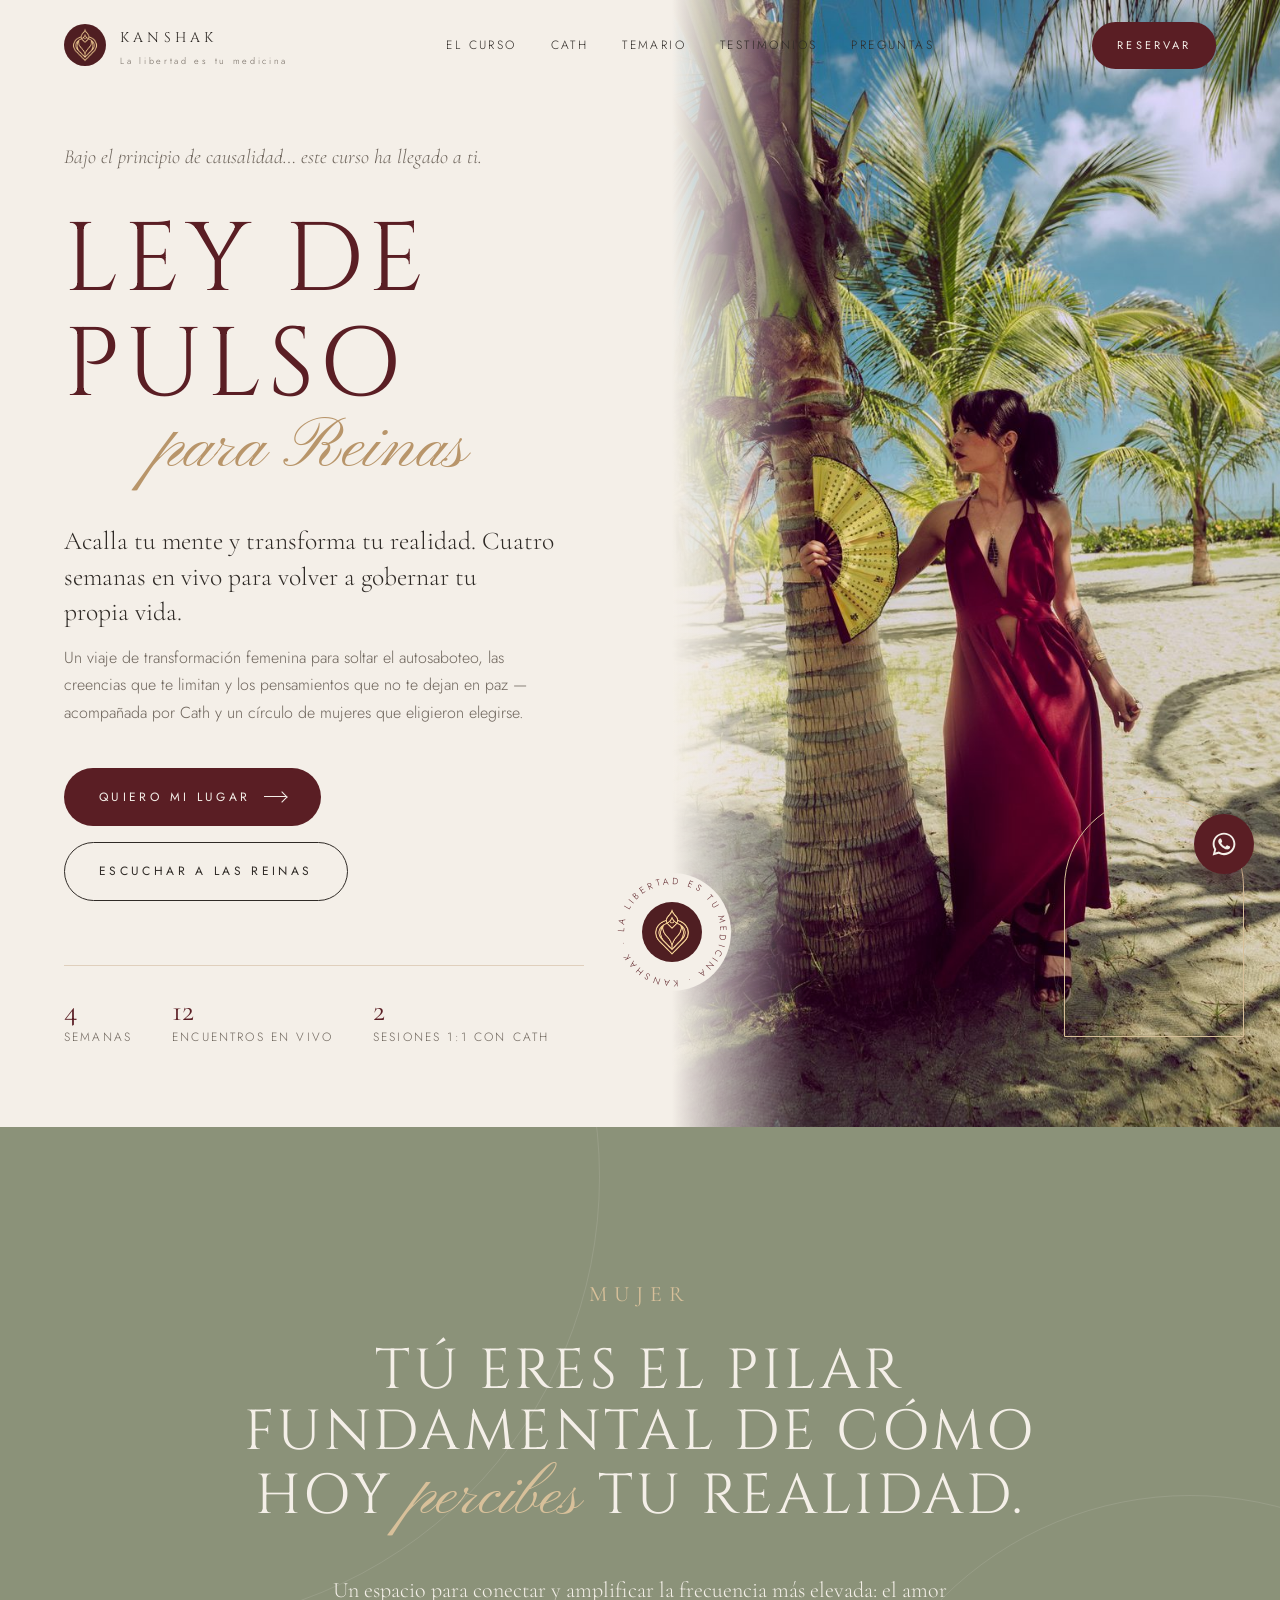
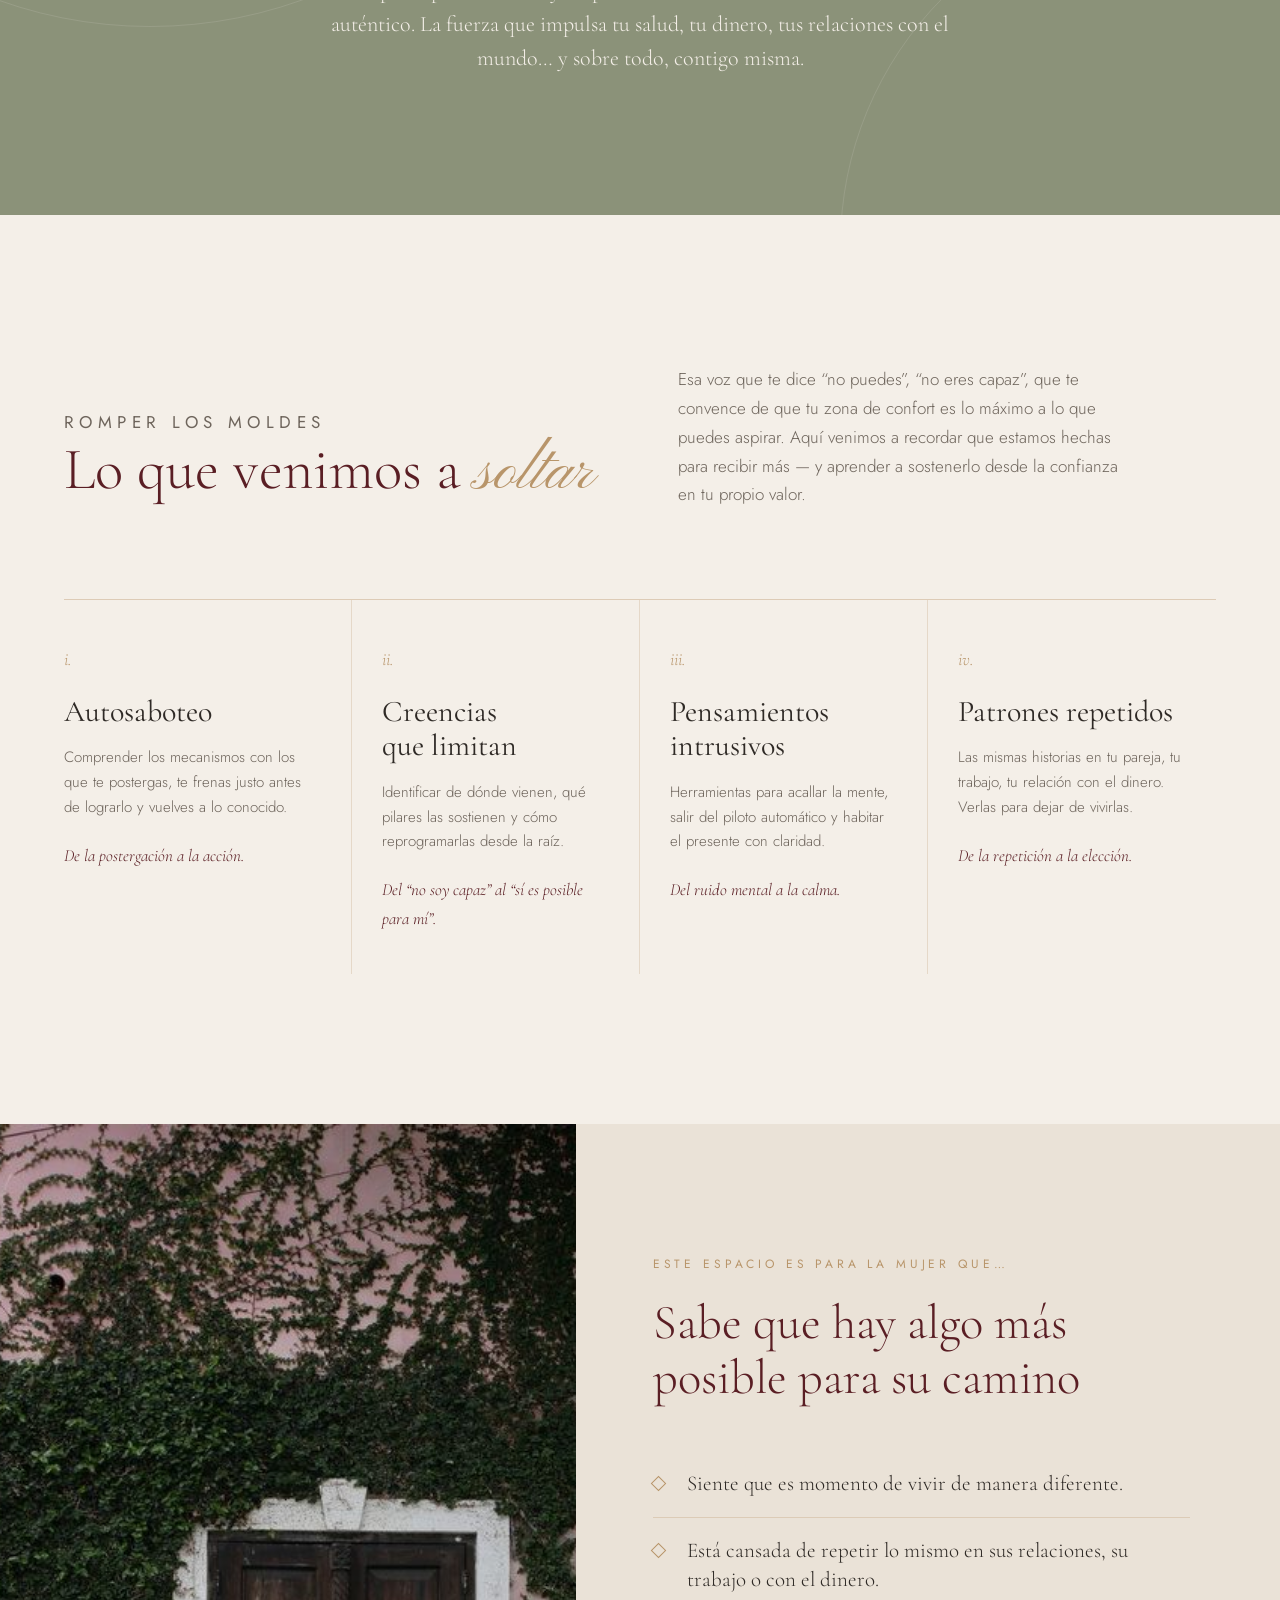
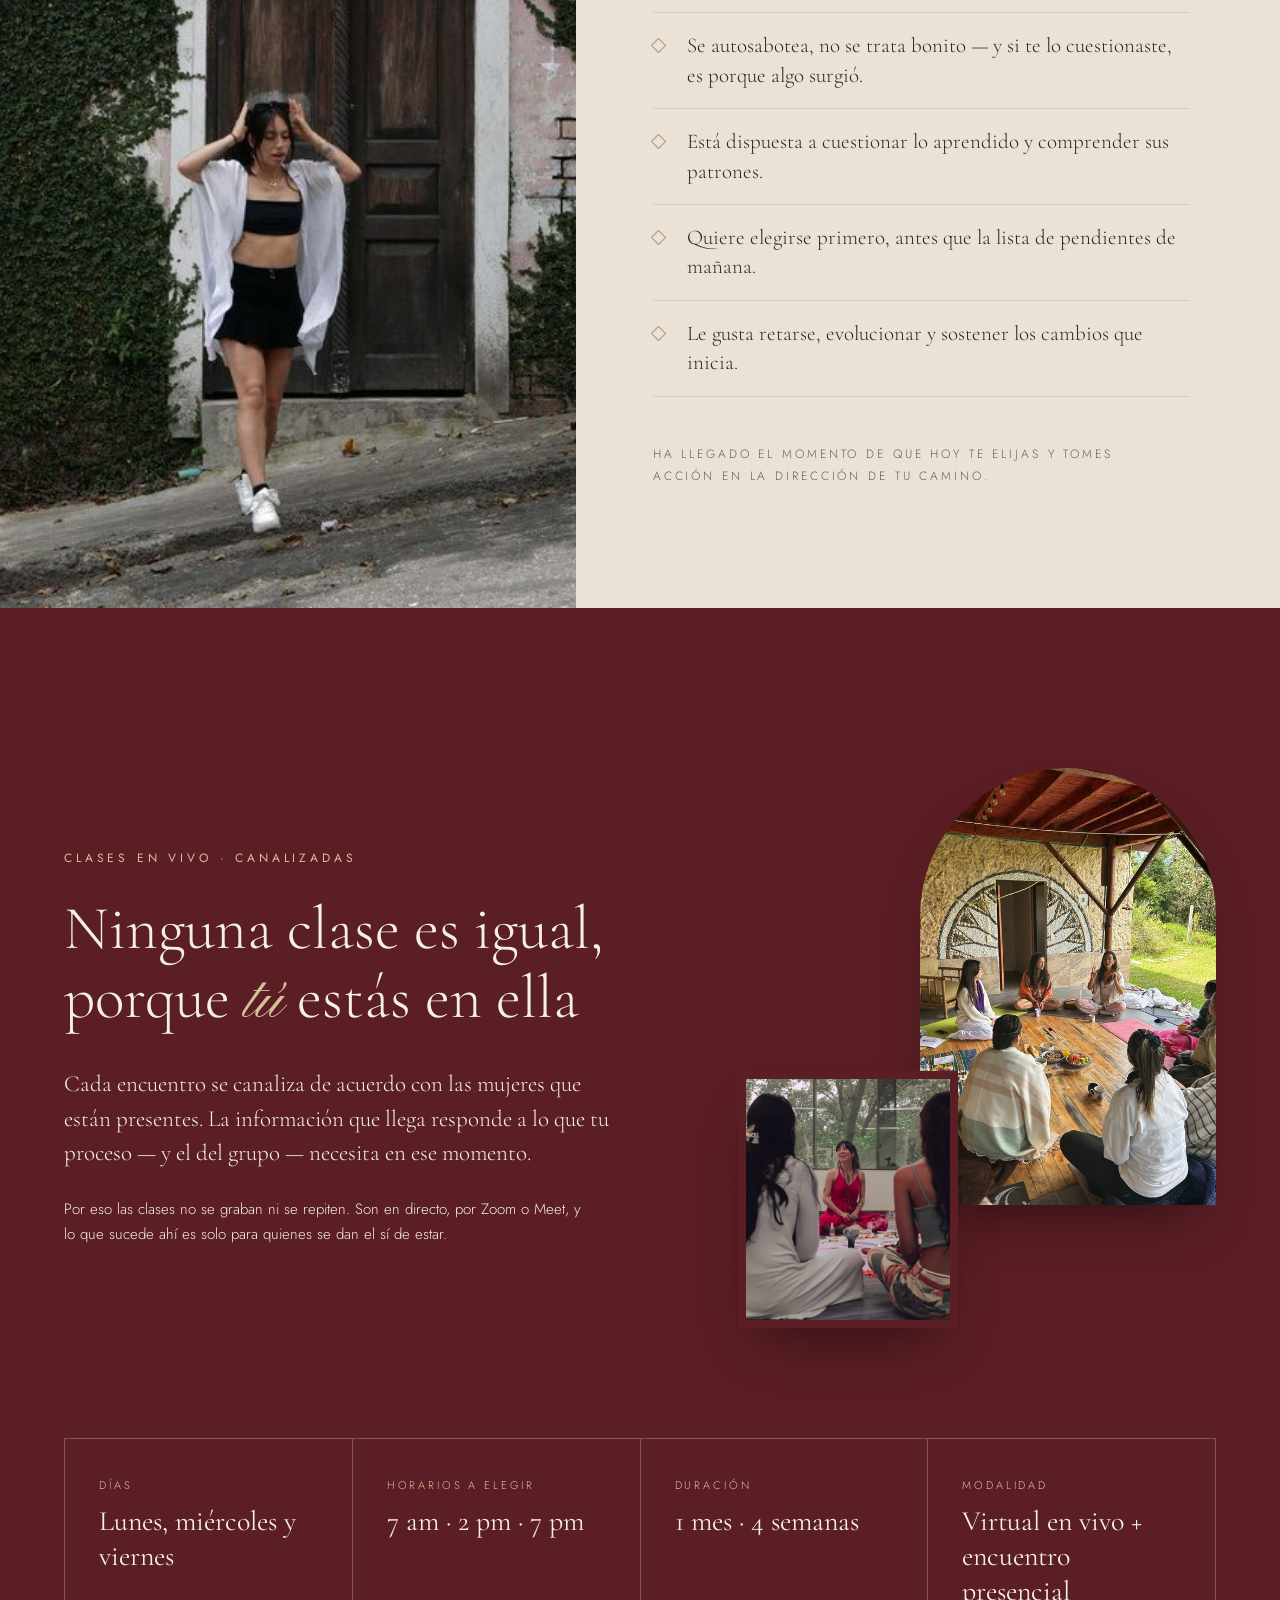
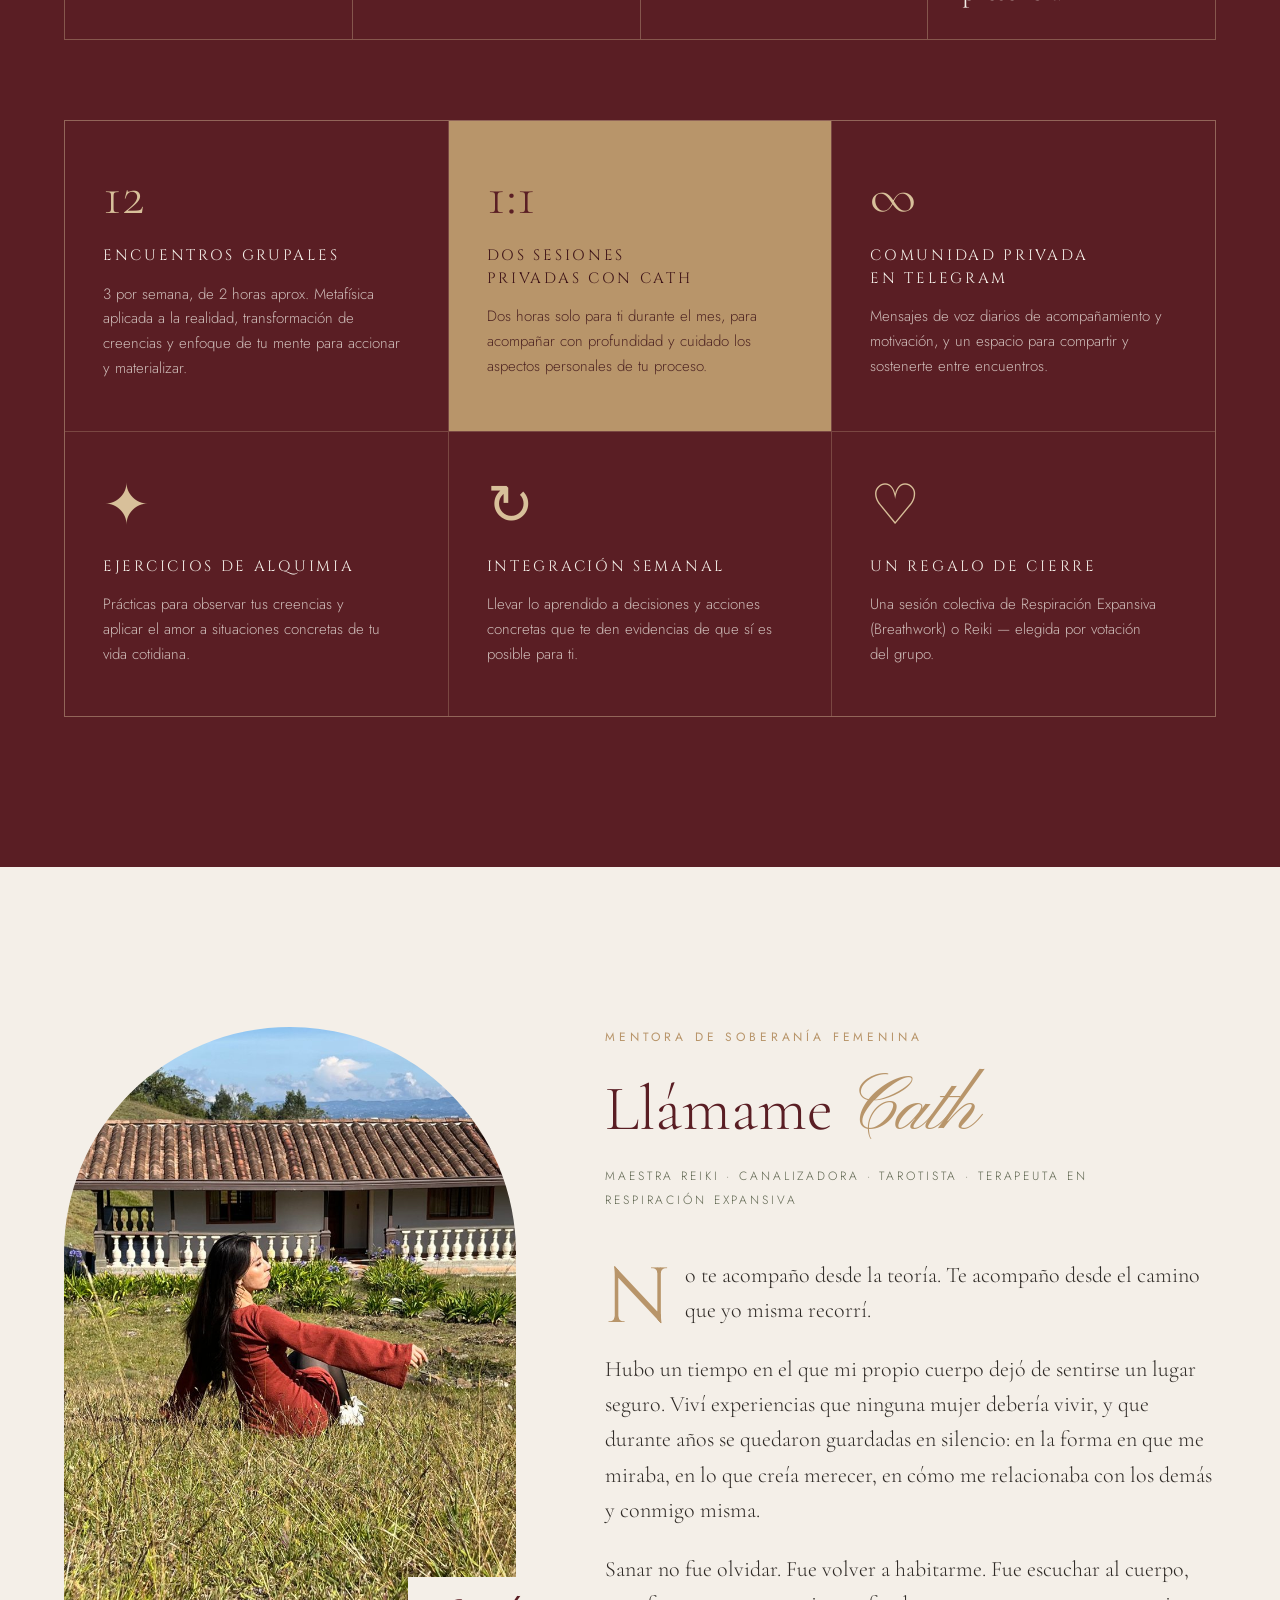
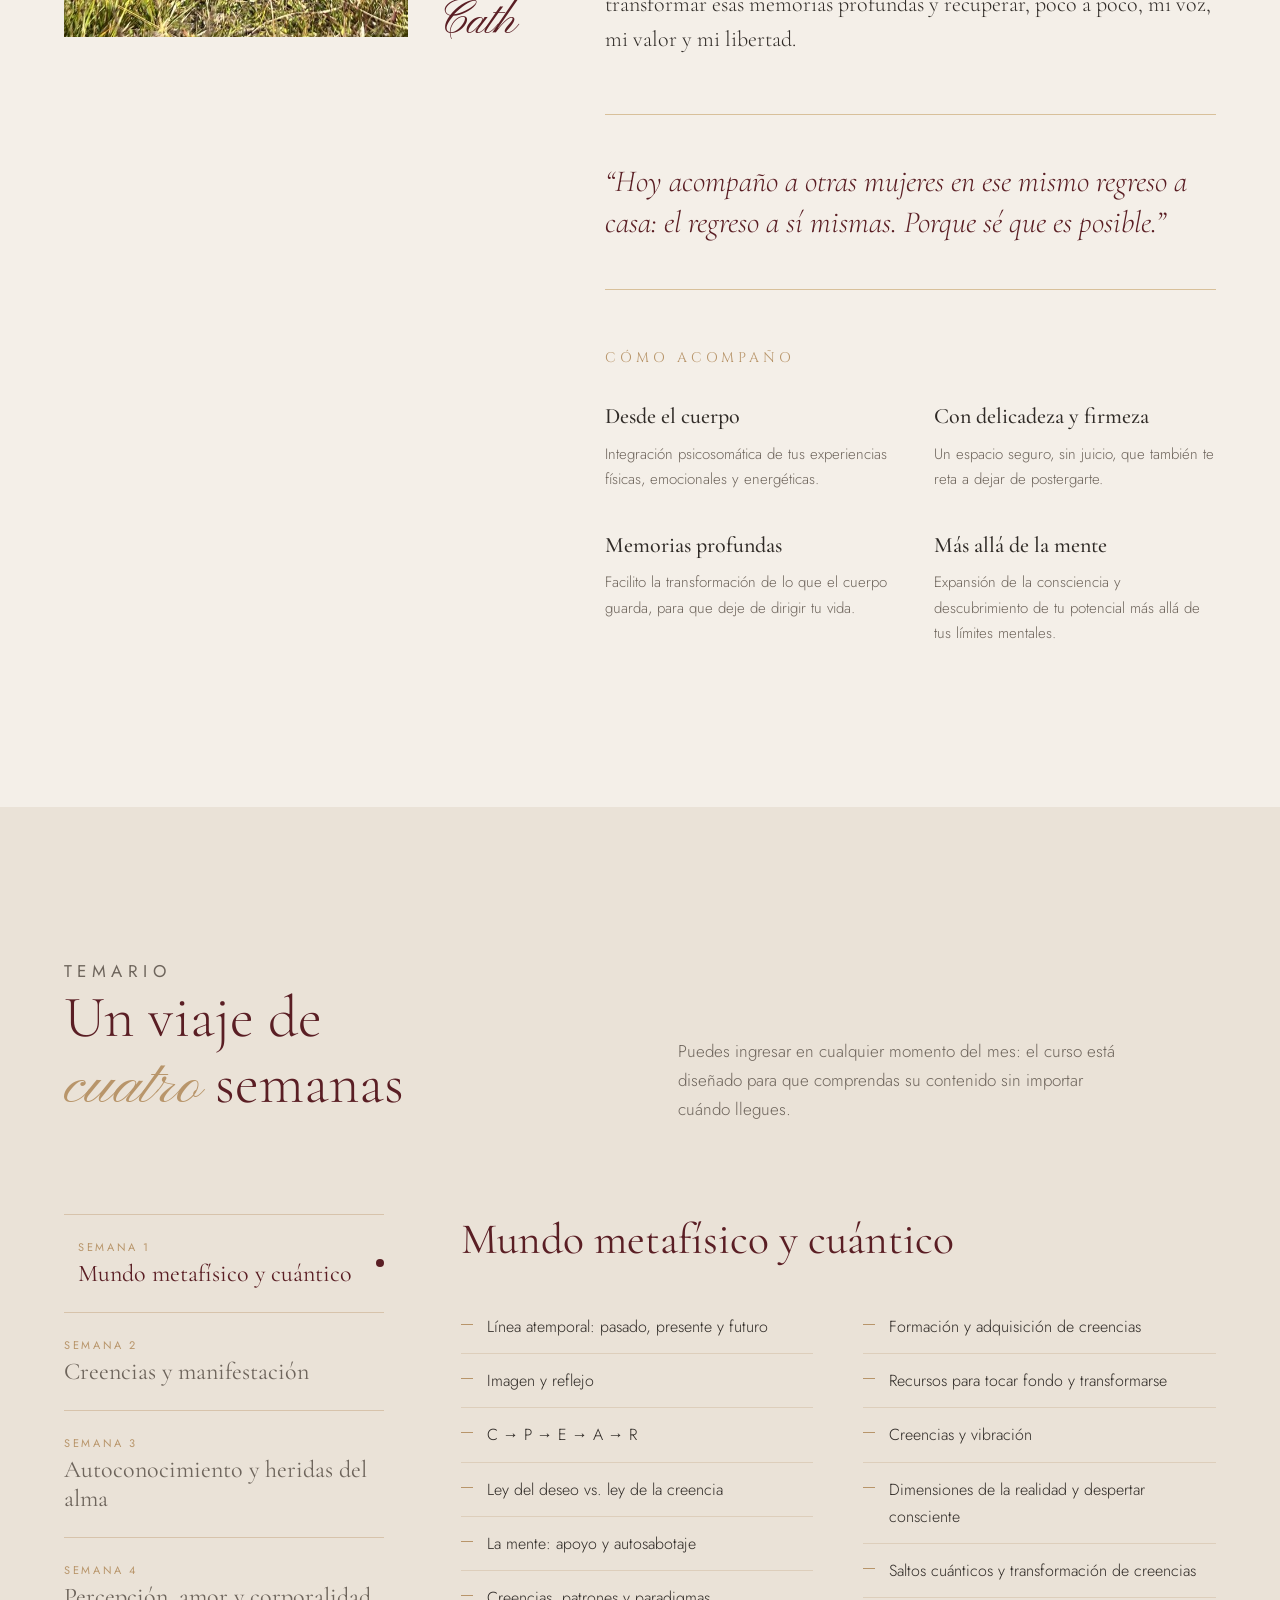
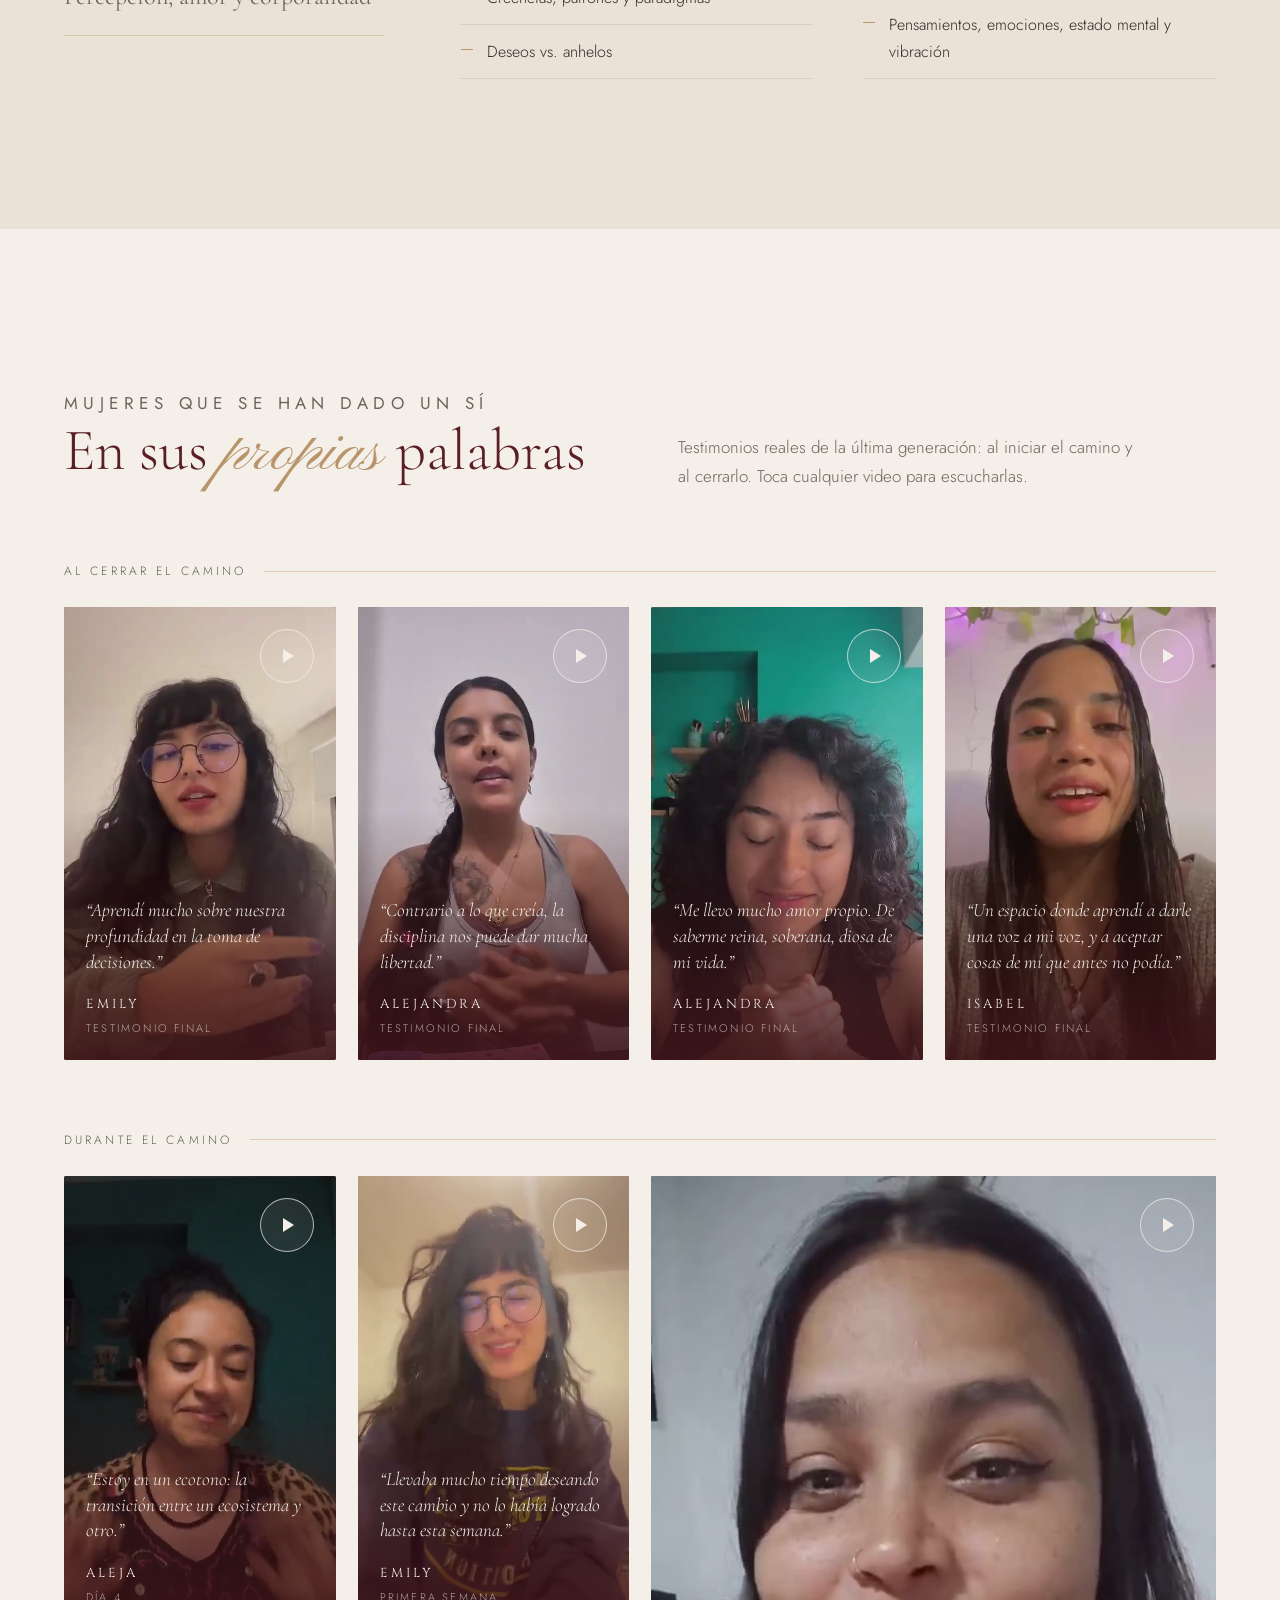
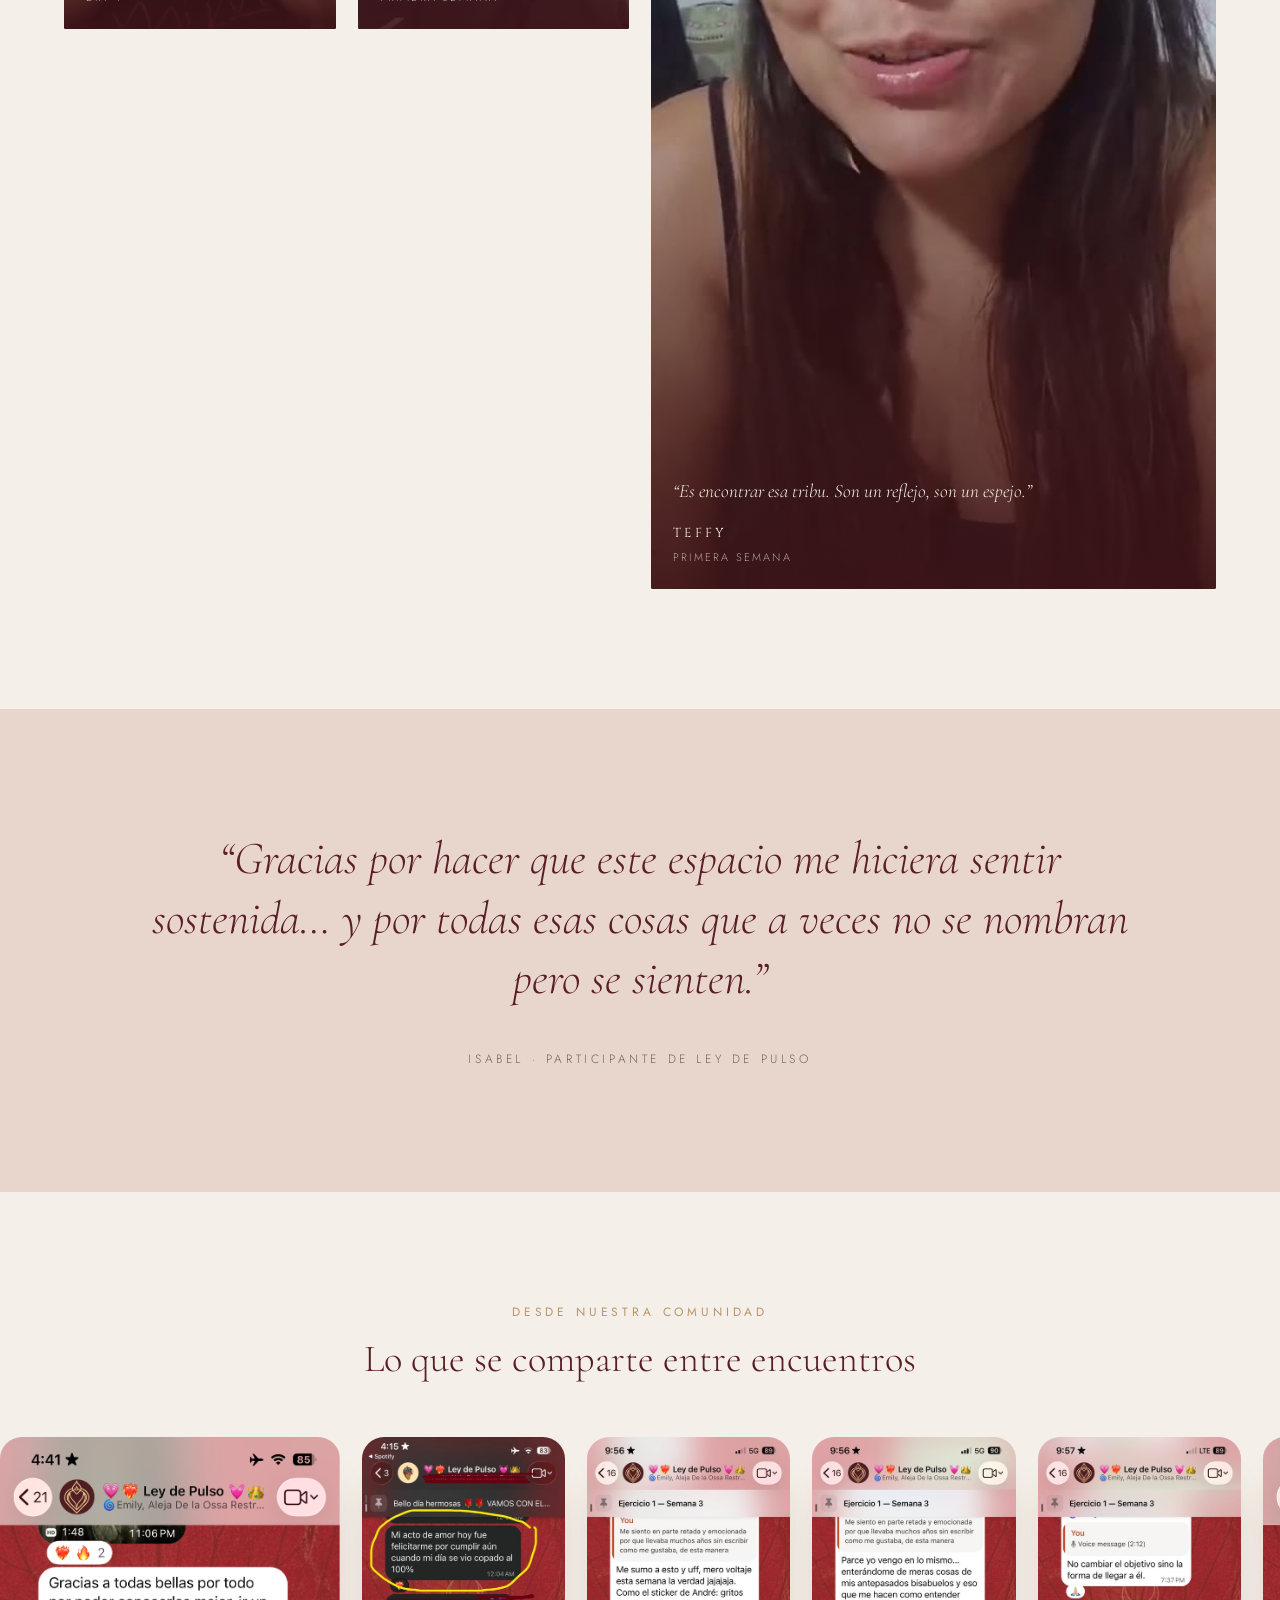
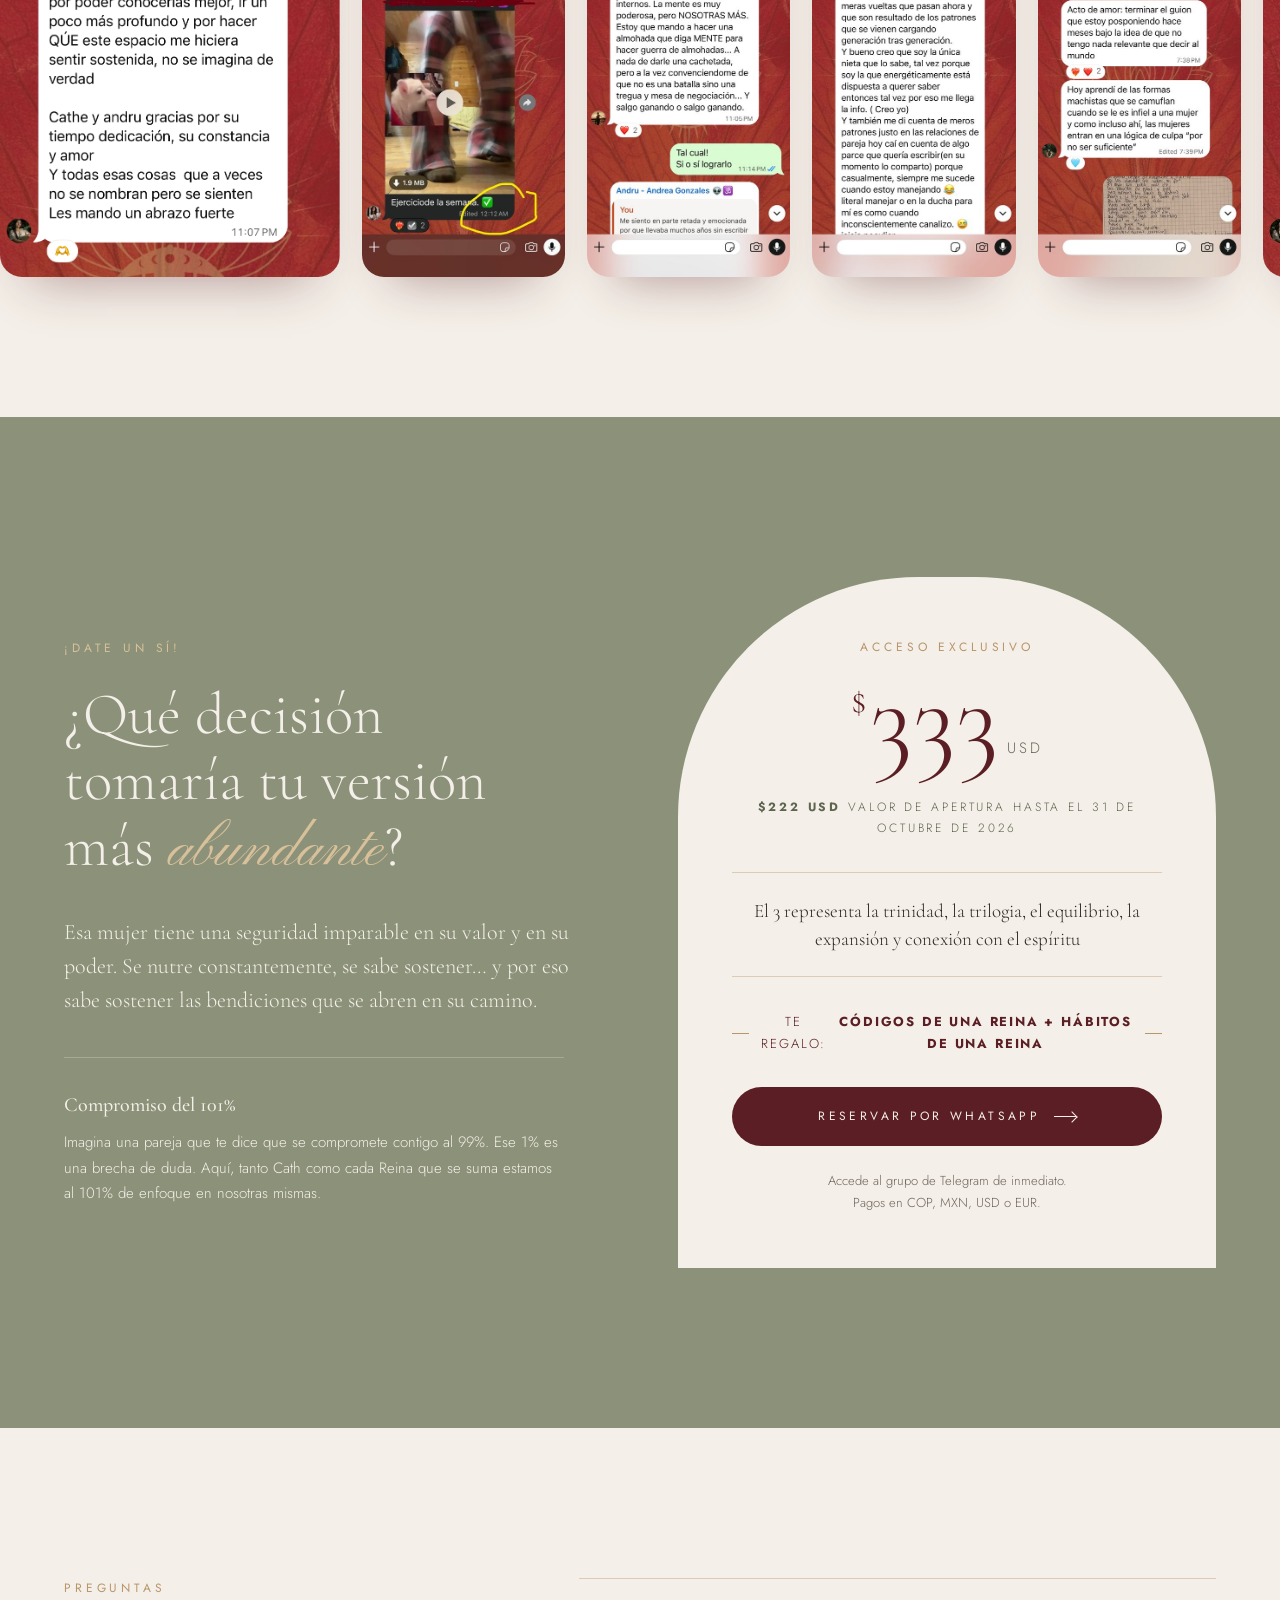
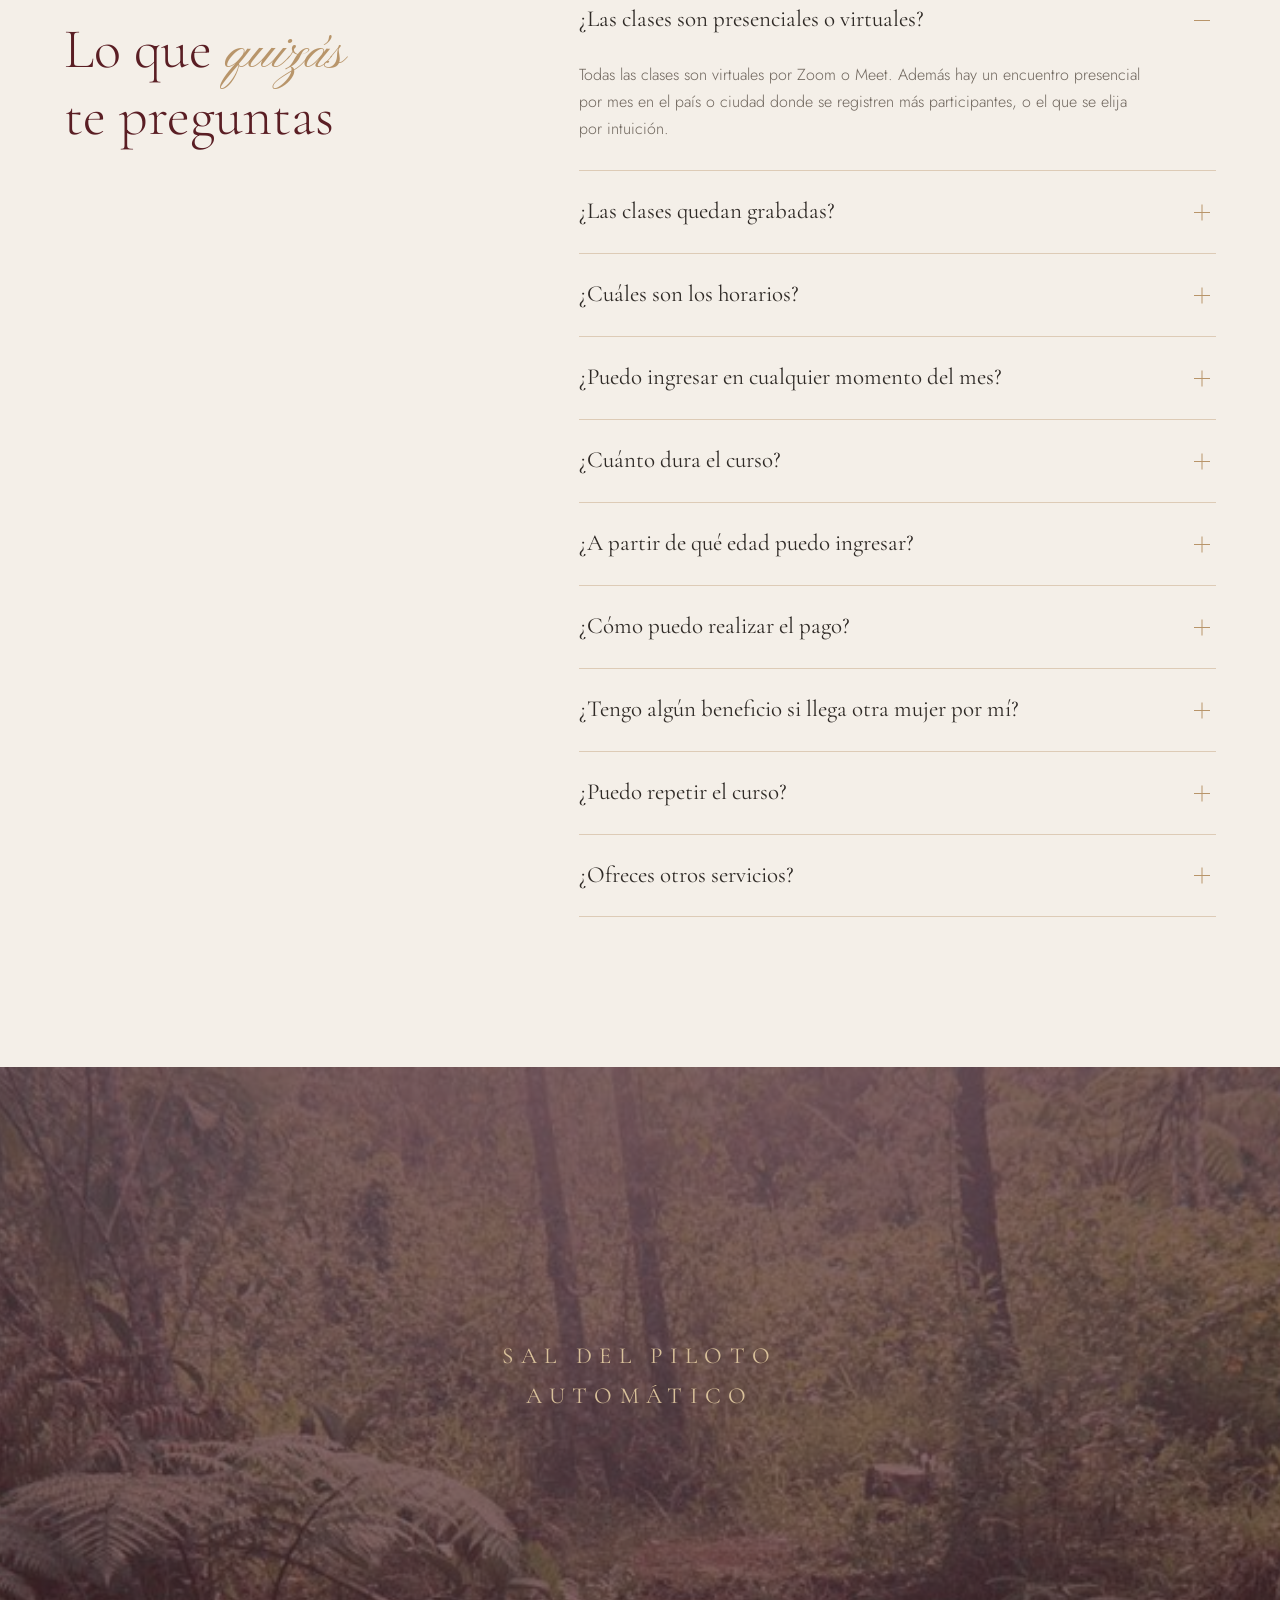
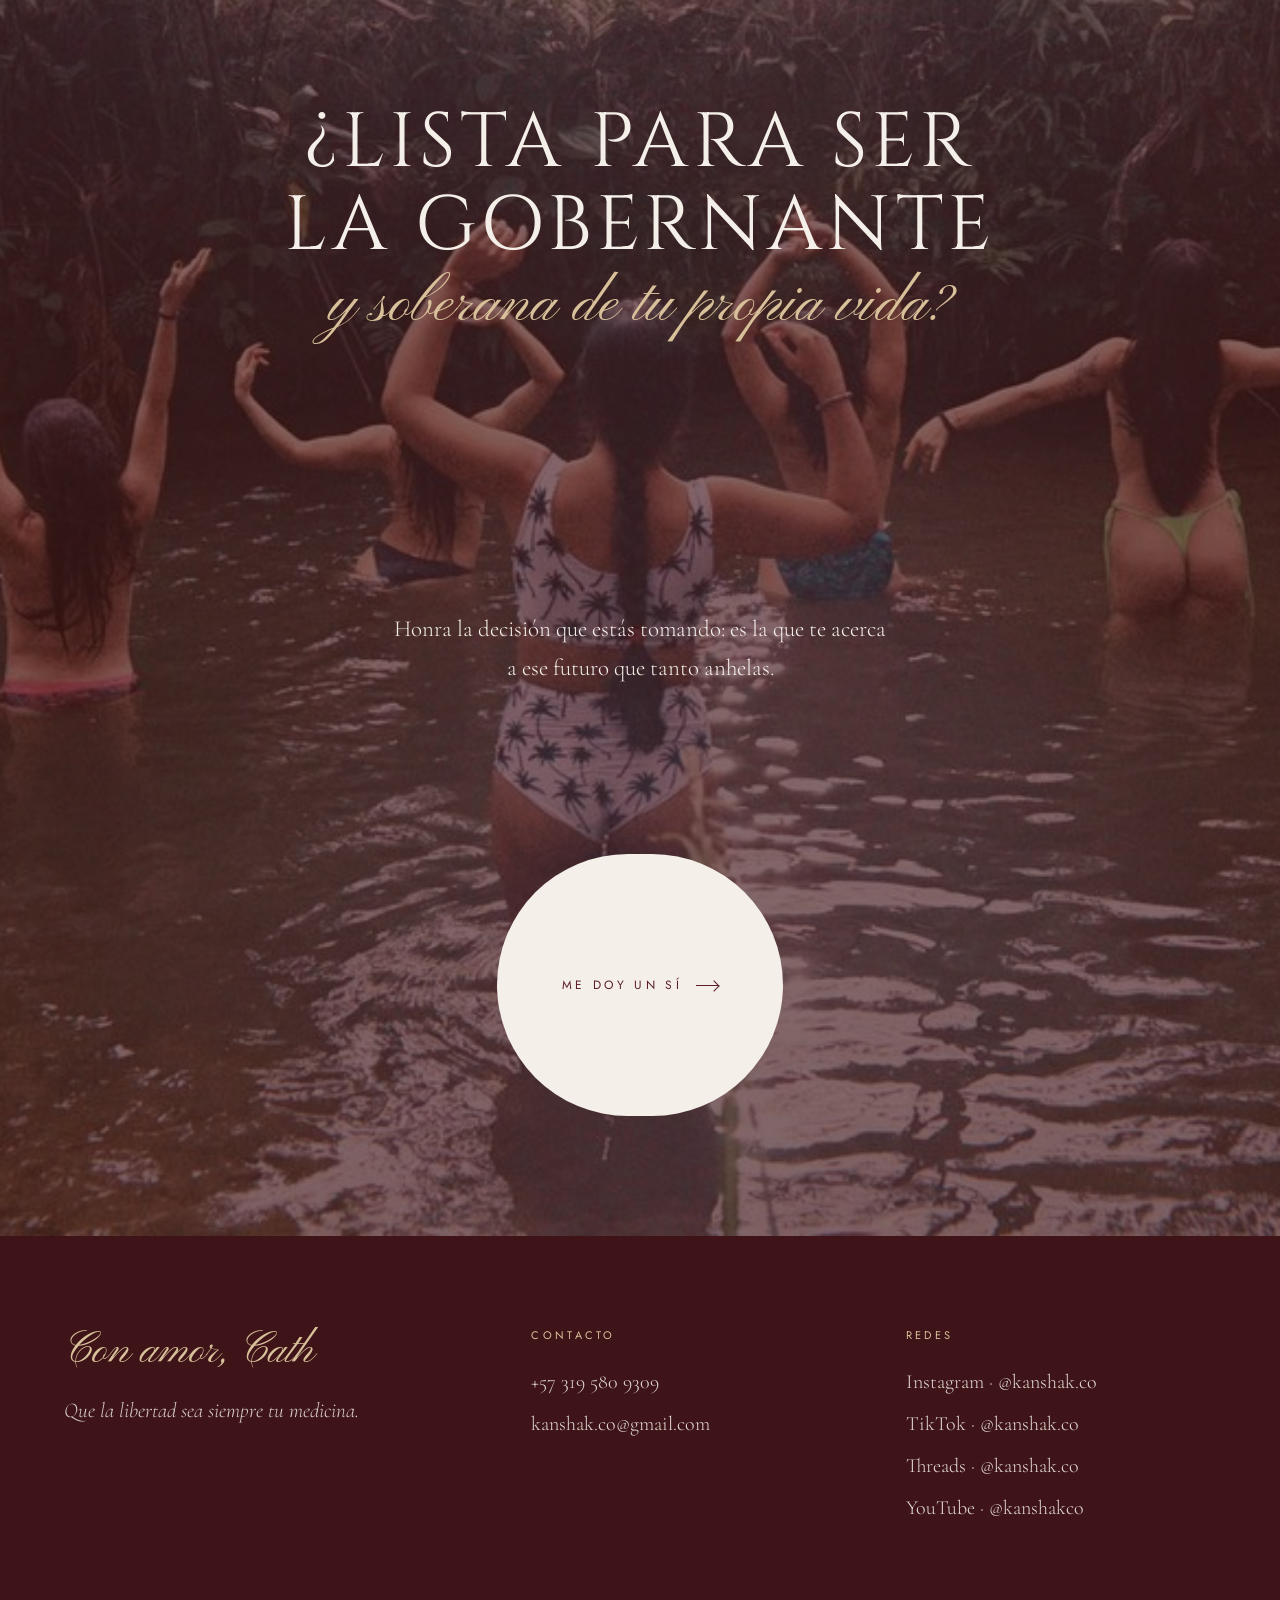
==== commit a16b51c6: "[P-002] update: price upgrade and some text adjustments" ====
--- a/index.html
+++ b/index.html
@@ -1,356 +1,359 @@
 <!DOCTYPE html>
 <html lang="es">
-<head>
-<meta charset="UTF-8">
-<meta name="viewport" content="width=device-width, initial-scale=1">
-<title>Ley de Pulso para Reinas · Kanshak · Cath, Mentora de Soberanía Femenina</title>
-<meta name="description" content="Ley de Pulso para Reinas: 4 semanas en vivo para disolver el autosaboteo, las creencias limitantes y los pensamientos intrusivos. Con Cath, Mentora de Soberanía Femenina.">
-<link rel="preconnect" href="https://fonts.googleapis.com">
-<link rel="preconnect" href="https://fonts.gstatic.com" crossorigin>
-<link href="https://fonts.googleapis.com/css2?family=Cinzel:wght@400;500&family=Cormorant+Garamond:ital,wght@0,300;0,400;0,500;1,300;1,400&family=Jost:wght@300;400&family=Pinyon+Script&display=swap" rel="stylesheet">
-<link rel="stylesheet" href="ley-de-pulso.css">
-</head>
-<body>
-
-<!-- NAV -->
-<nav class="nav" id="nav">
-  <div class="wrap">
-    <a href="#top" class="brand"><img src="assets/img/logo.jpg" alt="Kanshak"><div><span>KANSHAK</span><small>La libertad es tu medicina</small></div></a>
-    <ul>
-      <li><a href="#curso">El curso</a></li>
-      <li><a href="#cath">Cath</a></li>
-      <li><a href="#temario">Temario</a></li>
-      <li><a href="#voces">Testimonios</a></li>
-      <li><a href="#preguntas">Preguntas</a></li>
-    </ul>
-    <a class="btn btn-wine" href="#reserva">Reservar</a>
-  </div>
-</nav>
-
-<!-- HERO -->
-<header class="hero" id="top" data-screen-label="01 Hero">
-  <div class="hero-txt">
-    <p class="pre rv">Bajo el principio de causalidad… este curso ha llegado a ti.</p>
-    <h1 class="h-display rv d1">Ley de Pulso<span class="script">para Reinas</span></h1>
-    <p class="lede rv d2">Acalla tu mente y transforma tu realidad. Cuatro semanas en vivo para volver a gobernar tu propia vida.</p>
-    <p class="sub rv d2">Un viaje de transformación femenina para soltar el autosaboteo, las creencias que te limitan y los pensamientos que no te dejan en paz — acompañada por Cath y un círculo de mujeres que eligieron elegirse.</p>
-    <div class="ctas rv d3">
-      <a class="btn btn-wine" href="#reserva">Quiero mi lugar <span class="arr"></span></a>
-      <a class="btn btn-line" href="#voces">Escuchar a las Reinas</a>
-    </div>
-    <div class="meta rv d3">
-      <div><b>4</b>semanas</div>
-      <div><b>12</b>encuentros en vivo</div>
-      <div><b>2</b>sesiones 1:1 con Cath</div>
-    </div>
-  </div>
-  <div class="hero-img">
-    <div class="frame"><img src="assets/img/cath-palmera.jpg" alt="Cath, mentora de Soberanía Femenina"></div>
-    <div class="hero-arch"></div>
-    <div class="hero-seal">
-      <svg viewBox="0 0 120 120"><defs><path id="c" d="M60,60 m-48,0 a48,48 0 1,1 96,0 a48,48 0 1,1 -96,0"/></defs><circle cx="60" cy="60" r="59" fill="#F4EFE8"/><text font-family="Jost" font-size="9" letter-spacing="3.2" fill="#5A1E24"><textPath href="#c">LA LIBERTAD ES TU MEDICINA · KANSHAK · </textPath></text></svg>
-      <img src="assets/img/logo.jpg" alt="">
-    </div>
-  </div>
-</header>
-
-<!-- MANIFESTO -->
-<section class="manifesto" data-screen-label="02 Manifiesto">
-  <div class="ring" style="width:900px;height:900px;left:-300px;top:-400px"></div>
-  <div class="ring" style="width:700px;height:700px;right:-260px;bottom:-380px"></div>
-  <div class="wrap">
-    <p class="eyebrow rv">Mujer</p>
-    <h2 class="h-display rv d1">Tú eres el pilar fundamental de cómo hoy <em>percibes</em> tu realidad.</h2>
-    <p class="rv d2">Un espacio para conectar y amplificar la frecuencia más elevada: el amor auténtico. La fuerza que impulsa tu salud, tu dinero, tus relaciones con el mundo… y sobre todo, contigo misma.</p>
-  </div>
-</section>
-
-<!-- WHAT IT DISSOLVES -->
-<section class="dissolve" id="curso" data-screen-label="03 Lo que transforma">
-  <div class="wrap">
-    <div class="sec-head">
-      <div>
-        <p class="eyebrow rv">Romper los moldes</p>
-        <h2 class="h-serif rv d1">Lo que venimos a <span class="script">soltar</span></h2>
-      </div>
-      <p class="rv d2">Esa voz que te dice “no puedes”, “no eres capaz”, que te convence de que tu zona de confort es lo máximo a lo que puedes aspirar. Aquí venimos a recordar que estamos hechas para recibir más — y aprender a sostenerlo desde la confianza en tu propio valor.</p>
-    </div>
-    <div class="dis-grid">
-      <div class="dis rv"><span class="n">i.</span><h3>Autosaboteo</h3><p>Comprender los mecanismos con los que te postergas, te frenas justo antes de lograrlo y vuelves a lo conocido.</p><span class="from">De la postergación a la acción.</span></div>
-      <div class="dis rv d1"><span class="n">ii.</span><h3>Creencias que limitan</h3><p>Identificar de dónde vienen, qué pilares las sostienen y cómo reprogramarlas desde la raíz.</p><span class="from">Del “no soy capaz” al “sí es posible para mí”.</span></div>
-      <div class="dis rv d2"><span class="n">iii.</span><h3>Pensamientos intrusivos</h3><p>Herramientas para acallar la mente, salir del piloto automático y habitar el presente con claridad.</p><span class="from">Del ruido mental a la calma.</span></div>
-      <div class="dis rv d3"><span class="n">iv.</span><h3>Patrones repetidos</h3><p>Las mismas historias en tu pareja, tu trabajo, tu relación con el dinero. Verlas para dejar de vivirlas.</p><span class="from">De la repetición a la elección.</span></div>
-    </div>
-  </div>
-</section>
-
-<!-- FOR WHOM -->
-<section class="forwhom" data-screen-label="04 Para quién">
-  <div class="img"><img src="assets/img/cath-puerta.jpg" alt="" style="object-position:center 40%"></div>
-  <div class="txt">
-    <p class="eyebrow rv">Este espacio es para la mujer que…</p>
-    <h2 class="h-serif rv d1">Sabe que hay algo más posible para su camino</h2>
-    <ul>
-      <li class="rv">Siente que es momento de vivir de manera diferente.</li>
-      <li class="rv">Está cansada de repetir lo mismo en sus relaciones, su trabajo o con el dinero.</li>
-      <li class="rv">Se autosabotea, no se trata bonito — y si te lo cuestionaste, es porque algo surgió.</li>
-      <li class="rv">Está dispuesta a cuestionar lo aprendido y comprender sus patrones.</li>
-      <li class="rv">Quiere elegirse primero, antes que la lista de pendientes de mañana.</li>
-      <li class="rv">Le gusta retarse, evolucionar y sostener los cambios que inicia.</li>
-    </ul>
-    <p class="close rv">Ha llegado el momento de que hoy te elijas y tomes acción en la dirección de tu camino.</p>
-  </div>
-</section>
-
-<!-- LIVE -->
-<section class="live" data-screen-label="05 En vivo">
-  <div class="wrap">
-    <div class="live-top">
-      <div>
-        <p class="eyebrow rv">Clases en vivo · canalizadas</p>
-        <h2 class="h-serif rv d1">Ninguna clase es igual, porque <span class="script">tú</span> estás en ella</h2>
-        <p class="lead rv d2">Cada encuentro se canaliza de acuerdo con las mujeres que están presentes. La información que llega responde a lo que tu proceso — y el del grupo — necesita en ese momento.</p>
-        <p class="note rv d3">Por eso las clases no se graban ni se repiten. Son en directo, por Zoom o Meet, y lo que sucede ahí es solo para quienes se dan el sí de estar.</p>
-      </div>
-      <div class="live-photos rv d2">
-        <img class="a" src="assets/img/encuentro.jpg" alt="Encuentro de mujeres">
-        <img class="b" src="assets/img/circulo.jpg" alt="Círculo de mujeres">
-      </div>
-    </div>
-
-    <div class="sched rv">
-      <div><small>Días</small><b>Lunes, miércoles y viernes</b></div>
-      <div><small>Horarios a elegir</small><b>7 am · 2 pm · 7 pm</b></div>
-      <div><small>Duración</small><b>1 mes · 4 semanas</b></div>
-      <div><small>Modalidad</small><b>Virtual en vivo + encuentro presencial</b></div>
-    </div>
-
-    <div class="incl">
-      <div class="inc rv"><div class="k">12</div><h3>Encuentros grupales</h3><p>3 por semana, de 2 horas aprox. Metafísica aplicada a la realidad, transformación de creencias y enfoque de tu mente para accionar y materializar.</p></div>
-      <div class="inc feature rv d1"><div class="k">1:1</div><h3>Dos sesiones privadas con Cath</h3><p>Dos horas solo para ti durante el mes, para acompañar con profundidad y cuidado los aspectos personales de tu proceso.</p></div>
-      <div class="inc rv d2"><div class="k">∞</div><h3>Comunidad privada en Telegram</h3><p>Mensajes de voz diarios de acompañamiento y motivación, y un espacio para compartir y sostenerte entre encuentros.</p></div>
-      <div class="inc rv"><div class="k">✦</div><h3>Ejercicios de alquimia</h3><p>Prácticas para observar tus creencias y aplicar el amor a situaciones concretas de tu vida cotidiana.</p></div>
-      <div class="inc rv d1"><div class="k">↻</div><h3>Integración semanal</h3><p>Llevar lo aprendido a decisiones y acciones concretas que te den evidencias de que sí es posible para ti.</p></div>
-      <div class="inc rv d2"><div class="k">♡</div><h3>Un regalo de cierre</h3><p>Una sesión colectiva de Respiración Expansiva (Breathwork) o Reiki — elegida por votación del grupo.</p></div>
-    </div>
-  </div>
-</section>
-
-<!-- CATH -->
-<section class="cath" id="cath" data-screen-label="06 Cath">
-  <div class="wrap cath-grid">
-    <div class="cath-imgs rv">
-      <img class="main" src="assets/img/cath-pasto.jpg" alt="Cath">
-      <div class="sig">Cath</div>
-    </div>
-    <div>
-      <p class="eyebrow rv">Mentora de Soberanía Femenina</p>
-      <h2 class="h-serif rv d1">Llámame <span class="script">Cath</span></h2>
-      <p class="roles rv d2">Maestra Reiki · Canalizadora · Tarotista · Terapeuta en Respiración Expansiva</p>
-      <div class="story">
-        <p class="drop rv">No te acompaño desde la teoría. Te acompaño desde el camino que yo misma recorrí.</p>
-        <p class="rv">Hubo un tiempo en el que mi propio cuerpo dejó de sentirse un lugar seguro. Viví experiencias que ninguna mujer debería vivir, y que durante años se quedaron guardadas en silencio: en la forma en que me miraba, en lo que creía merecer, en cómo me relacionaba con los demás y conmigo misma.</p>
-        <p class="rv">Sanar no fue olvidar. Fue volver a habitarme. Fue escuchar al cuerpo, transformar esas memorias profundas y recuperar, poco a poco, mi voz, mi valor y mi libertad.</p>
-      </div>
-      <blockquote class="rv">“Hoy sostengo a otras mujeres en ese mismo regreso a casa: el regreso a sí mismas. Porque sé que es posible.”</blockquote>
-      <div class="way">
-        <h3 class="rv">Cómo acompaño</h3>
-        <div class="way-list">
-          <div class="rv"><b>Desde el cuerpo</b><p>Integración psicosomática de tus experiencias físicas, emocionales y energéticas.</p></div>
-          <div class="rv d1"><b>Con delicadeza y firmeza</b><p>Un espacio seguro, sin juicio, que también te reta a dejar de postergarte.</p></div>
-          <div class="rv"><b>Memorias profundas</b><p>Facilito la transformación de lo que el cuerpo guarda, para que deje de dirigir tu vida.</p></div>
-          <div class="rv d1"><b>Más allá de la mente</b><p>Expansión de la consciencia y descubrimiento de tu potencial más allá de tus límites mentales.</p></div>
-        </div>
-      </div>
-    </div>
-  </div>
-</section>
-
-<!-- TEMARIO -->
-<section class="temario" id="temario" data-screen-label="07 Temario">
-  <div class="wrap">
-    <div class="sec-head">
-      <div>
-        <p class="eyebrow rv">Temario</p>
-        <h2 class="h-serif rv d1">Un viaje de <span class="script">cuatro</span> semanas</h2>
-      </div>
-      <p class="rv d2">Puedes ingresar en cualquier momento del mes: el curso está diseñado para que comprendas su contenido sin importar cuándo llegues.</p>
-    </div>
-    <div class="tabs">
-      <div class="tab-btns" role="tablist">
-        <button class="tab-btn on" data-t="0"><span><small>Semana 1</small>Mundo metafísico y cuántico</span><i class="dot"></i></button>
-        <button class="tab-btn" data-t="1"><span><small>Semana 2</small>Creencias y manifestación</span><i class="dot"></i></button>
-        <button class="tab-btn" data-t="2"><span><small>Semana 3</small>Autoconocimiento y heridas del alma</span><i class="dot"></i></button>
-        <button class="tab-btn" data-t="3"><span><small>Semana 4</small>Percepción, amor y corporalidad</span><i class="dot"></i></button>
-      </div>
-      <div>
-        <div class="tab-panel on"><h3>Mundo metafísico y cuántico</h3><ul>
-          <li>Línea atemporal: pasado, presente y futuro</li><li>Imagen y reflejo</li><li>C → P → E → A → R</li><li>Ley del deseo vs. ley de la creencia</li><li>La mente: apoyo y autosabotaje</li><li>Creencias, patrones y paradigmas</li><li>Deseos vs. anhelos</li><li>Formación y adquisición de creencias</li><li>Recursos para tocar fondo y transformarse</li><li>Creencias y vibración</li><li>Dimensiones de la realidad y despertar consciente</li><li>Saltos cuánticos y transformación de creencias</li><li>Pensamientos, emociones, estado mental y vibración</li></ul></div>
-        <div class="tab-panel"><h3>Transformación de creencias y manifestación</h3><ul>
-          <li>Cambio de programación y manifestación</li><li>Cerebro consciente y subconsciente</li><li>Creencias culturales y personales</li><li>Escalera de creencias</li><li>Las relaciones como elección y no como obligación</li><li>Pilares de referencia que sostienen una creencia</li><li>Patrones repetitivos y estrategias para romperlos</li><li>El poder de la proximidad</li><li>La vibración y la atracción</li><li>Ver con los ojos del alma antes que con los físicos</li></ul></div>
-        <div class="tab-panel"><h3>Autoconocimiento y heridas del alma</h3><ul>
-          <li>Las 4 R de la destrucción, según Robbins</li><li>Imagen, reflejo y ley del espejo</li><li>Tipos de personalidad</li><li>Tu herida del alma</li><li>Tipos de apego</li><li>Necesidades de la mente y del alma</li></ul></div>
-        <div class="tab-panel"><h3>Percepción, amor y corporalidad</h3><ul>
-          <li>Técnica de palabras emocionales</li><li>Canales de percepción: visual, auditivo y kinestésico</li><li>Lenguajes del amor principales</li><li>Tipos de corporalidad</li><li>Metaprogramas</li><li>Disfunciones del Reino</li><li>Reestructuración de etiquetas</li></ul></div>
-      </div>
-    </div>
-  </div>
-</section>
-
-<!-- VOICES -->
-<section class="voices" id="voces" data-screen-label="08 Testimonios">
-  <div class="wrap">
-    <div class="sec-head">
-      <div>
-        <p class="eyebrow rv">Mujeres que se han dado un sí</p>
-        <h2 class="h-serif rv d1">En sus <span class="script">propias</span> palabras</h2>
-      </div>
-      <p class="rv d2">Testimonios reales de la última generación: al iniciar el camino y al cerrarlo. Toca cualquier video para escucharlas.</p>
-    </div>
-
-    <div class="vid-label rv">Al cerrar el camino</div>
-    <div class="vid-row">
-      <div class="vid rv" data-v="aleja_ossa" data-n="Alejandra · Testimonio final"><img src="assets/v/aleja_ossa.jpg" alt=""><span class="play"></span><div class="cap"><q>Contrario a lo que creía, la disciplina nos puede dar mucha libertad.</q><b>Alejandra</b><span>Testimonio final</span></div></div>
-      <div class="vid rv d1" data-v="aleja_prima" data-n="Alejandra · Testimonio final"><img src="assets/v/aleja_prima.jpg" alt=""><span class="play"></span><div class="cap"><q>Me llevo mucho amor propio. De saberme reina, soberana, diosa de mi vida.</q><b>Alejandra</b><span>Testimonio final</span></div></div>
-      <div class="vid wide rv d2" data-v="isabel" data-n="Isabel · Testimonio final"><img src="assets/v/isabel.jpg" alt=""><span class="play"></span><div class="cap"><q>Un espacio donde aprendí a darle una voz a mi voz, y a aceptar cosas de mí que antes no podía.</q><b>Isabel</b><span>Testimonio final</span></div></div>
-    </div>
-
-    <div class="vid-label rv">Durante el camino</div>
-    <div class="vid-row">
-      <div class="vid rv" data-v="emily_final" data-n="Emily · Testimonio final"><img src="assets/v/emily_final.jpg" alt=""><span class="play"></span><div class="cap"><q>Aprendí mucho sobre nuestra profundidad en la toma de decisiones.</q><b>Emily</b><span>Testimonio final</span></div></div>
-      <div class="vid rv d1" data-v="aleja_b" data-n="Aleja · Día 4"><img src="assets/v/aleja_b.jpg" alt=""><span class="play"></span><div class="cap"><q>Estoy en un ecotono: la transición entre un ecosistema y otro.</q><b>Aleja</b><span>Día 4</span></div></div>
-      <div class="vid rv d2" data-v="emily_ini" data-n="Emily · Primera semana"><img src="assets/v/emily_ini.jpg" alt=""><span class="play"></span><div class="cap"><q>Llevaba mucho tiempo deseando este cambio y no lo había logrado hasta esta semana.</q><b>Emily</b><span>Primera semana</span></div></div>
-      <div class="vid rv d3" data-v="teffy" data-n="Teffy · Primera semana"><img src="assets/v/teffy.jpg" alt=""><span class="play"></span><div class="cap"><q>Es encontrar esa tribu. Son un reflejo, son un espejo.</q><b>Teffy</b><span>Primera semana</span></div></div>
-    </div>
-  </div>
-</section>
-
-<section class="big-quote" data-screen-label="09 Cita">
-  <div class="wrap">
-    <p class="rv">“Gracias por hacer que este espacio me hiciera sentir sostenida… y por todas esas cosas que a veces no se nombran pero se sienten.”</p>
-    <cite class="rv d1">Participante · Ley de Pulso</cite>
-  </div>
-</section>
-
-<section class="chats" data-screen-label="10 Mensajes">
-  <div class="head">
-    <p class="eyebrow">Desde nuestra comunidad</p>
-    <h3 class="h-serif">Lo que se comparte entre encuentros</h3>
-  </div>
-  <div class="marquee" id="marquee"></div>
-</section>
-
-<!-- OFFER -->
-<section class="offer" id="reserva" data-screen-label="11 Inversión">
-  <div class="wrap offer-grid">
-    <div>
-      <p class="eyebrow rv">¡Date un sí!</p>
-      <h2 class="h-serif rv d1">¿Qué decisión tomaría tu versión más <span class="script">abundante</span>?</h2>
-      <p class="lead rv d2">Esa mujer tiene una seguridad imparable en su valor y en su poder. Se nutre constantemente, se sabe sostener… y por eso sabe sostener las bendiciones que se abren en su camino.</p>
-      <div class="pledge rv d3">
-        <b>Compromiso del 101%</b>
-        Imagina una pareja que te dice que se compromete contigo al 99%. Ese 1% es una brecha de duda. Aquí, tanto Cath como cada Reina que se suma estamos al 101% de enfoque en nosotras mismas.
-      </div>
-    </div>
-    <div class="price-card rv d1">
-      <p class="eyebrow">Acceso exclusivo de apertura</p>
-      <p class="was">$333 USD</p>
-      <p class="now"><sup>$</sup>222<small> USD</small></p>
-      <p class="until">Valor de apertura hasta el 30 de noviembre de 2026</p>
-      <div class="split">Ingresa con <b>$111 USD</b> de compromiso contigo misma y haz el segundo aporte en tus tiempos perfectos, en hasta 2 semanas.</div>
-      <p class="gift">Regalo: Códigos de una Reina</p>
-      <a class="btn btn-wine" href="https://wa.me/573195809309?text=Hola%20Cath%2C%20quiero%20reservar%20mi%20lugar%20en%20Ley%20de%20Pulso%20para%20Reinas" target="_blank" rel="noopener">Reservar por WhatsApp <span class="arr"></span></a>
-      <p class="pay">Accede al grupo de Telegram de inmediato.<br>Pagos en COP (Llave @CATLOZ3 · Nequi 319 580 9309) y en MXN, USD o EUR.</p>
-    </div>
-  </div>
-</section>
-
-<!-- FAQ -->
-<section class="faq" id="preguntas" data-screen-label="12 Preguntas">
-  <div class="wrap faq-grid">
-    <div>
-      <p class="eyebrow rv">Preguntas</p>
-      <h2 class="h-serif rv d1">Lo que <span class="script">quizás</span> te preguntas</h2>
-    </div>
-    <div class="qas">
-      <div class="qa"><button>¿Las clases son presenciales o virtuales?</button><div class="a"><div><p>Todas las clases son virtuales por Zoom o Meet. Además hay un encuentro presencial por mes en el país o ciudad donde se registren más participantes, o el que se elija por intuición.</p></div></div></div>
-      <div class="qa"><button>¿Las clases quedan grabadas?</button><div class="a"><div><p>No. Las clases son en directo, se canalizan según las mujeres presentes y no se repiten.</p></div></div></div>
-      <div class="qa"><button>¿Cuáles son los horarios?</button><div class="a"><div><p>Lunes, miércoles y viernes. Cada día puedes elegir una o varias de estas horas: 7 am, 2 pm y 7 pm. Como mínimo debes ingresar a una clase cada día, y puedes asistir a las tres — la repetición es la clave del aprendizaje.</p></div></div></div>
-      <div class="qa"><button>¿Puedo ingresar en cualquier momento del mes?</button><div class="a"><div><p>Sí. El curso está diseñado para que puedas comprender su contenido sin importar tu momento de ingreso.</p></div></div></div>
-      <div class="qa"><button>¿Cuánto dura el curso?</button><div class="a"><div><p>Un mes, o cuatro semanas de transformación.</p></div></div></div>
-      <div class="qa"><button>¿A partir de qué edad puedo ingresar?</button><div class="a"><div><p>A partir de los 25 años. El curso está enfocado en mujeres hispanohablantes.</p></div></div></div>
-      <div class="qa"><button>¿Cómo puedo realizar el pago?</button><div class="a"><div><p>En COP por transferencia con Llave @CATLOZ3, Nequi 3195809309, o en efectivo si estás en el Valle de Aburrá. Pagos internacionales en MXN, USD o EUR: escríbenos para recibir el número de cuenta.</p></div></div></div>
-      <div class="qa"><button>¿Tengo algún beneficio si llega otra mujer por mí?</button><div class="a"><div><p>Sí: 5% de descuento en el lanzamiento del programa de 4 meses Pulso de Reina (apertura en febrero 2027), acceso exclusivo a El Código de la Creación (clase de manifestación) y 10% de descuento en cualquier servicio de Kanshak.</p></div></div></div>
-      <div class="qa"><button>¿Puedo repetir el curso?</button><div class="a"><div><p>El objetivo es que tengas bases para no necesitar repetirlo, pero la repetición es la madre del aprendizaje. Serás bienvenida si deseas volver.</p></div></div></div>
-      <div class="qa"><button>¿Ofreces otros servicios?</button><div class="a"><div><p>Sintonización de Reiki (Nivel I, II, III y maestría), mensajes de canalización, decodificación de emociones a través de la respiración, sesiones terapéuticas 1:1, sesiones de Reiki, lectura de Tarot y Oráculo, círculos de palabra y el encuentro Akelarre de Reinas y Saberes.</p></div></div></div>
-    </div>
-  </div>
-</section>
-
-<!-- FINAL -->
-<section class="final" data-screen-label="13 Cierre">
-  <img class="bg" src="assets/img/rio-grupo2.jpg" alt="">
-  <div class="in">
-    <p class="eyebrow rv" style="color:var(--gold-l)">Sal del piloto automático</p>
-    <h2 class="h-display rv d1">¿Lista para ser la gobernante<span class="script">y soberana de tu propia vida?</span></h2>
-    <p class="rv d2">Honra la decisión que estás tomando: es la que te acerca a ese futuro que tanto anhelas.</p>
-    <a class="btn btn-wine rv d3" href="https://wa.me/573195809309?text=Hola%20Cath%2C%20quiero%20reservar%20mi%20lugar%20en%20Ley%20de%20Pulso%20para%20Reinas" target="_blank" rel="noopener">Me doy un sí <span class="arr"></span></a>
-  </div>
-</section>
-
-<footer>
-  <div class="wrap">
-    <div class="foot">
-      <div>
-        <div class="sig">Con amor, Cath</div>
-        <p class="tag">Que la libertad sea siempre tu medicina.</p>
-      </div>
-      <div>
-        <h4>Contacto</h4>
-        <a href="https://wa.me/573195809309" target="_blank" rel="noopener">+57 319 580 9309</a>
-        <a href="mailto:kanshak.co@gmail.com">kanshak.co@gmail.com</a>
-      </div>
-      <div>
-        <h4>Redes</h4>
-        <a href="https://instagram.com/kanshak.co" target="_blank" rel="noopener">Instagram · @kanshak.co</a>
-        <a href="https://youtube.com/@kanshakco" target="_blank" rel="noopener">YouTube · @kanshakco</a>
-      </div>
-    </div>
-    <div class="foot-bottom"><span>© 2026 Kanshak</span><span>Ley de Pulso para Reinas</span></div>
-  </div>
-</footer>
-
-<a class="wa-float" href="https://wa.me/573195809309?text=Hola%20Cath%2C%20quiero%20saber%20m%C3%A1s%20sobre%20Ley%20de%20Pulso" target="_blank" rel="noopener" aria-label="WhatsApp">
-  <svg viewBox="0 0 32 32"><path d="M16 3C8.8 3 3 8.7 3 15.8c0 2.3.6 4.5 1.8 6.5L3 29l6.9-1.8c1.9 1 4 1.6 6.1 1.6 7.2 0 13-5.7 13-12.8S23.2 3 16 3zm0 23.4c-1.9 0-3.8-.5-5.4-1.5l-.4-.2-4.1 1.1 1.1-4-.3-.4c-1.1-1.7-1.7-3.6-1.7-5.6C5.2 9.9 10 5.2 16 5.2s10.8 4.7 10.8 10.6S22 26.4 16 26.4zm5.9-7.9c-.3-.2-1.9-.9-2.2-1-.3-.1-.5-.2-.7.2-.2.3-.8 1-1 1.2-.2.2-.4.2-.7.1-.3-.2-1.4-.5-2.6-1.6-1-.9-1.6-1.9-1.8-2.2-.2-.3 0-.5.1-.7l.5-.6c.2-.2.2-.3.3-.6.1-.2 0-.4 0-.6l-1-2.4c-.3-.6-.5-.5-.7-.5h-.6c-.2 0-.6.1-.9.4-.3.3-1.2 1.1-1.2 2.7s1.2 3.2 1.4 3.4c.2.2 2.4 3.6 5.8 5 2.8 1.1 3.4.9 4 .8.6-.1 1.9-.8 2.2-1.5.3-.7.3-1.4.2-1.5-.1-.2-.3-.3-.6-.4z"/></svg>
-</a>
-
-<div class="modal" id="modal"><button class="x" id="mx">Cerrar ✕</button><div id="mbody"></div><div class="who" id="mwho"></div></div>
-
-<script>
-// nav
-const nav=document.getElementById('nav');
-addEventListener('scroll',()=>nav.classList.toggle('scrolled',scrollY>40),{passive:true});
-// reveal
-const io=new IntersectionObserver(es=>es.forEach(e=>{if(e.isIntersecting){e.target.classList.add('in');io.unobserve(e.target)}}),{threshold:.12,rootMargin:'0px 0px -40px 0px'});
-document.querySelectorAll('.rv').forEach(el=>io.observe(el));
-// tabs
-const tb=[...document.querySelectorAll('.tab-btn')],tp=[...document.querySelectorAll('.tab-panel')];
-tb.forEach((b,i)=>b.onclick=()=>{tb.forEach(x=>x.classList.remove('on'));tp.forEach(x=>x.classList.remove('on'));b.classList.add('on');tp[i].classList.add('on')});
-// faq
-document.querySelectorAll('.qa button').forEach(b=>b.onclick=()=>b.parentElement.classList.toggle('open'));
-document.querySelector('.qa').classList.add('open');
-// modal
-const modal=document.getElementById('modal'),mbody=document.getElementById('mbody'),mwho=document.getElementById('mwho');
-function openM(html,who){mbody.innerHTML=html;mwho.textContent=who||'';modal.classList.add('on');document.body.style.overflow='hidden'}
-function closeM(){modal.classList.remove('on');mbody.innerHTML='';document.body.style.overflow=''}
-document.getElementById('mx').onclick=closeM;
-modal.onclick=e=>{if(e.target===modal)closeM()};
-addEventListener('keydown',e=>{if(e.key==='Escape')closeM()});
-document.querySelectorAll('.vid').forEach(v=>v.onclick=()=>openM(`<video src="assets/v/${v.dataset.v}.mp4" poster="assets/v/${v.dataset.v}.jpg" controls autoplay playsinline></video>`,v.dataset.n));
-// chats marquee
-const chats=['chat-gracias.png','chat1.jpg','chat3.jpg','chat4.jpg','chat5.jpg','chat6.jpg','chat2.jpg','chat7.jpg','chat8.jpg','chat9.jpg','chat10.jpg','chat11.jpg','chat12.jpg'];
-const mq=document.getElementById('marquee');
-[...chats,...chats].forEach(c=>{const i=new Image();i.src='assets/img/'+c;i.alt='Mensaje de participante';i.loading='lazy';i.onclick=()=>openM(`<img src="${i.src}" alt="">`,'Comunidad Ley de Pulso');mq.appendChild(i)});
-</script>
-</body>
-</html>
+  <head>
+    <meta charset="UTF-8">
+    <meta name="viewport" content="width=device-width, initial-scale=1">
+    <title>Ley de Pulso para Reinas · Kanshak · Cath, Mentora de Soberanía Femenina</title>
+    <meta name="description" content="Ley de Pulso para Reinas: 4 semanas en vivo para disolver el autosaboteo, las creencias limitantes y los pensamientos intrusivos. Con Cath, Mentora de Soberanía Femenina.">
+    <link rel="preconnect" href="https://fonts.googleapis.com">
+    <link rel="preconnect" href="https://fonts.gstatic.com" crossorigin>
+    <link href="https://fonts.googleapis.com/css2?family=Cinzel:wght@400;500&family=Cormorant+Garamond:ital,wght@0,300;0,400;0,500;1,300;1,400&family=Jost:wght@300;400&family=Pinyon+Script&display=swap" rel="stylesheet">
+    <link rel="stylesheet" href="ley-de-pulso.css">
+  </head>
+
+  <body>
+    <!-- NAV -->
+    <nav class="nav" id="nav">
+      <div class="wrap">
+        <a href="#top" class="brand"><img src="assets/img/logo.jpg" alt="Kanshak"><div><span>KANSHAK</span><small>La libertad es tu medicina</small></div></a>
+        <ul>
+          <li><a href="#curso">El curso</a></li>
+          <li><a href="#cath">Cath</a></li>
+          <li><a href="#temario">Temario</a></li>
+          <li><a href="#voces">Testimonios</a></li>
+          <li><a href="#preguntas">Preguntas</a></li>
+        </ul>
+        <a class="btn btn-wine" href="#reserva">Reservar</a>
+      </div>
+    </nav>
+
+    <!-- HERO -->
+    <header class="hero" id="top" data-screen-label="01 Hero">
+      <div class="hero-txt">
+        <p class="pre rv">Bajo el principio de causalidad… este curso ha llegado a ti.</p>
+        <h1 class="h-display rv d1">Ley de Pulso<span class="script">para Reinas</span></h1>
+        <p class="lede rv d2">Acalla tu mente y transforma tu realidad. Cuatro semanas en vivo para volver a gobernar tu propia vida.</p>
+        <p class="sub rv d2">Un viaje de transformación femenina para soltar el autosaboteo, las creencias que te limitan y los pensamientos que no te dejan en paz — acompañada por Cath y un círculo de mujeres que eligieron elegirse.</p>
+        <div class="ctas rv d3">
+          <a class="btn btn-wine" href="#reserva">Quiero mi lugar <span class="arr"></span></a>
+          <a class="btn btn-line" href="#voces">Escuchar a las Reinas</a>
+        </div>
+        <div class="meta rv d3">
+          <div><b>4</b>semanas</div>
+          <div><b>12</b>encuentros en vivo</div>
+          <div><b>2</b>sesiones 1:1 con Cath</div>
+        </div>
+      </div>
+      <div class="hero-img">
+        <div class="frame"><img src="assets/img/cath-palmera.jpg" alt="Cath, mentora de Soberanía Femenina"></div>
+        <div class="hero-arch"></div>
+        <div class="hero-seal">
+          <svg viewBox="0 0 120 120"><defs><path id="c" d="M60,60 m-48,0 a48,48 0 1,1 96,0 a48,48 0 1,1 -96,0"/></defs><circle cx="60" cy="60" r="59" fill="#F4EFE8"/><text font-family="Jost" font-size="9" letter-spacing="3.2" fill="#5A1E24"><textPath href="#c">LA LIBERTAD ES TU MEDICINA · KANSHAK · </textPath></text></svg>
+          <img src="assets/img/logo.jpg" alt="">
+        </div>
+      </div>
+    </header>
+
+    <!-- MANIFESTO -->
+    <section class="manifesto" data-screen-label="02 Manifiesto">
+      <div class="ring" style="width:900px;height:900px;left:-300px;top:-400px"></div>
+      <div class="ring" style="width:700px;height:700px;right:-260px;bottom:-380px"></div>
+      <div class="wrap">
+        <p class="eyebrow rv">Mujer</p>
+        <h2 class="h-display rv d1">Tú eres el pilar fundamental de cómo hoy <em>percibes</em> tu realidad.</h2>
+        <p class="rv d2">Un espacio para conectar y amplificar la frecuencia más elevada: el amor auténtico. La fuerza que impulsa tu salud, tu dinero, tus relaciones con el mundo… y sobre todo, contigo misma.</p>
+      </div>
+    </section>
+
+    <!-- WHAT IT DISSOLVES -->
+    <section class="dissolve" id="curso" data-screen-label="03 Lo que transforma">
+      <div class="wrap">
+        <div class="sec-head">
+          <div>
+            <p class="eyebrow rv">Romper los moldes</p>
+            <h2 class="h-serif rv d1">Lo que venimos a <span class="script">soltar</span></h2>
+          </div>
+          <p class="rv d2">Esa voz que te dice “no puedes”, “no eres capaz”, que te convence de que tu zona de confort es lo máximo a lo que puedes aspirar. Aquí venimos a recordar que estamos hechas para recibir más — y aprender a sostenerlo desde la confianza en tu propio valor.</p>
+        </div>
+        <div class="dis-grid">
+          <div class="dis rv"><span class="n">i.</span><h3>Autosaboteo</h3><p>Comprender los mecanismos con los que te postergas, te frenas justo antes de lograrlo y vuelves a lo conocido.</p><span class="from">De la postergación a la acción.</span></div>
+          <div class="dis rv d1"><span class="n">ii.</span><h3>Creencias que limitan</h3><p>Identificar de dónde vienen, qué pilares las sostienen y cómo reprogramarlas desde la raíz.</p><span class="from">Del “no soy capaz” al “sí es posible para mí”.</span></div>
+          <div class="dis rv d2"><span class="n">iii.</span><h3>Pensamientos intrusivos</h3><p>Herramientas para acallar la mente, salir del piloto automático y habitar el presente con claridad.</p><span class="from">Del ruido mental a la calma.</span></div>
+          <div class="dis rv d3"><span class="n">iv.</span><h3>Patrones repetidos</h3><p>Las mismas historias en tu pareja, tu trabajo, tu relación con el dinero. Verlas para dejar de vivirlas.</p><span class="from">De la repetición a la elección.</span></div>
+        </div>
+      </div>
+    </section>
+
+    <!-- FOR WHOM -->
+    <section class="forwhom" data-screen-label="04 Para quién">
+      <div class="img"><img src="assets/img/cath-puerta.jpg" alt="" style="object-position:center 40%"></div>
+      <div class="txt">
+        <p class="eyebrow rv">Este espacio es para la mujer que…</p>
+        <h2 class="h-serif rv d1">Sabe que hay algo más posible para su camino</h2>
+        <ul>
+          <li class="rv">Siente que es momento de vivir de manera diferente.</li>
+          <li class="rv">Está cansada de repetir lo mismo en sus relaciones, su trabajo o con el dinero.</li>
+          <li class="rv">Se autosabotea, no se trata bonito — y si te lo cuestionaste, es porque algo surgió.</li>
+          <li class="rv">Está dispuesta a cuestionar lo aprendido y comprender sus patrones.</li>
+          <li class="rv">Quiere elegirse primero, antes que la lista de pendientes de mañana.</li>
+          <li class="rv">Le gusta retarse, evolucionar y sostener los cambios que inicia.</li>
+        </ul>
+        <p class="close rv">Ha llegado el momento de que hoy te elijas y tomes acción en la dirección de tu camino.</p>
+      </div>
+    </section>
+
+    <!-- LIVE -->
+    <section class="live" data-screen-label="05 En vivo">
+      <div class="wrap">
+        <div class="live-top">
+          <div>
+            <p class="eyebrow rv">Clases en vivo · canalizadas</p>
+            <h2 class="h-serif rv d1">Ninguna clase es igual, porque <span class="script">tú</span> estás en ella</h2>
+            <p class="lead rv d2">Cada encuentro se canaliza de acuerdo con las mujeres que están presentes. La información que llega responde a lo que tu proceso — y el del grupo — necesita en ese momento.</p>
+            <p class="note rv d3">Por eso las clases no se graban ni se repiten. Son en directo, por Zoom o Meet, y lo que sucede ahí es solo para quienes se dan el sí de estar.</p>
+          </div>
+          <div class="live-photos rv d2">
+            <img class="a" src="assets/img/encuentro.jpg" alt="Encuentro de mujeres">
+            <img class="b" src="assets/img/circulo.jpg" alt="Círculo de mujeres">
+          </div>
+        </div>
+
+        <div class="sched rv">
+          <div><small>Días</small><b>Lunes, miércoles y viernes</b></div>
+          <div><small>Horarios a elegir</small><b>7 am · 2 pm · 7 pm</b></div>
+          <div><small>Duración</small><b>1 mes · 4 semanas</b></div>
+          <div><small>Modalidad</small><b>Virtual en vivo + encuentro presencial</b></div>
+        </div>
+
+        <div class="incl">
+          <div class="inc rv"><div class="k">12</div><h3>Encuentros grupales</h3><p>3 por semana, de 2 horas aprox. Metafísica aplicada a la realidad, transformación de creencias y enfoque de tu mente para accionar y materializar.</p></div>
+          <div class="inc feature rv d1"><div class="k">1:1</div><h3>Dos sesiones privadas con Cath</h3><p>Dos horas solo para ti durante el mes, para acompañar con profundidad y cuidado los aspectos personales de tu proceso.</p></div>
+          <div class="inc rv d2"><div class="k">∞</div><h3>Comunidad privada en Telegram</h3><p>Mensajes de voz diarios de acompañamiento y motivación, y un espacio para compartir y sostenerte entre encuentros.</p></div>
+          <div class="inc rv"><div class="k">✦</div><h3>Ejercicios de alquimia</h3><p>Prácticas para observar tus creencias y aplicar el amor a situaciones concretas de tu vida cotidiana.</p></div>
+          <div class="inc rv d1"><div class="k">↻</div><h3>Integración semanal</h3><p>Llevar lo aprendido a decisiones y acciones concretas que te den evidencias de que sí es posible para ti.</p></div>
+          <div class="inc rv d2"><div class="k">♡</div><h3>Un regalo de cierre</h3><p>Una sesión colectiva de Respiración Expansiva (Breathwork) o Reiki — elegida por votación del grupo.</p></div>
+        </div>
+      </div>
+    </section>
+
+    <!-- CATH -->
+    <section class="cath" id="cath" data-screen-label="06 Cath">
+      <div class="wrap cath-grid">
+        <div class="cath-imgs rv">
+          <img class="main" src="assets/img/cath-pasto.jpg" alt="Cath">
+          <div class="sig">Cath</div>
+        </div>
+        <div>
+          <p class="eyebrow rv">Mentora de Soberanía Femenina</p>
+          <h2 class="h-serif rv d1">Llámame <span class="script">Cath</span></h2>
+          <p class="roles rv d2">Maestra Reiki · Canalizadora · Tarotista · Terapeuta en Respiración Expansiva</p>
+          <div class="story">
+            <p class="drop rv">No te acompaño desde la teoría. Te acompaño desde el camino que yo misma recorrí.</p>
+            <p class="rv">Hubo un tiempo en el que mi propio cuerpo dejó de sentirse un lugar seguro. Viví experiencias que ninguna mujer debería vivir, y que durante años se quedaron guardadas en silencio: en la forma en que me miraba, en lo que creía merecer, en cómo me relacionaba con los demás y conmigo misma.</p>
+            <p class="rv">Sanar no fue olvidar. Fue volver a habitarme. Fue escuchar al cuerpo, transformar esas memorias profundas y recuperar, poco a poco, mi voz, mi valor y mi libertad.</p>
+          </div>
+          <blockquote class="rv">“Hoy acompaño a otras mujeres en ese mismo regreso a casa: el regreso a sí mismas. Porque sé que es posible.”</blockquote>
+          <div class="way">
+            <h3 class="rv">Cómo acompaño</h3>
+            <div class="way-list">
+              <div class="rv"><b>Desde el cuerpo</b><p>Integración psicosomática de tus experiencias físicas, emocionales y energéticas.</p></div>
+              <div class="rv d1"><b>Con delicadeza y firmeza</b><p>Un espacio seguro, sin juicio, que también te reta a dejar de postergarte.</p></div>
+              <div class="rv"><b>Memorias profundas</b><p>Facilito la transformación de lo que el cuerpo guarda, para que deje de dirigir tu vida.</p></div>
+              <div class="rv d1"><b>Más allá de la mente</b><p>Expansión de la consciencia y descubrimiento de tu potencial más allá de tus límites mentales.</p></div>
+            </div>
+          </div>
+        </div>
+      </div>
+    </section>
+
+    <!-- TEMARIO -->
+    <section class="temario" id="temario" data-screen-label="07 Temario">
+      <div class="wrap">
+        <div class="sec-head">
+          <div>
+            <p class="eyebrow rv">Temario</p>
+            <h2 class="h-serif rv d1">Un viaje de <span class="script">cuatro</span> semanas</h2>
+          </div>
+          <p class="rv d2">Puedes ingresar en cualquier momento del mes: el curso está diseñado para que comprendas su contenido sin importar cuándo llegues.</p>
+        </div>
+        <div class="tabs">
+          <div class="tab-btns" role="tablist">
+            <button class="tab-btn on" data-t="0"><span><small>Semana 1</small>Mundo metafísico y cuántico</span><i class="dot"></i></button>
+            <button class="tab-btn" data-t="1"><span><small>Semana 2</small>Creencias y manifestación</span><i class="dot"></i></button>
+            <button class="tab-btn" data-t="2"><span><small>Semana 3</small>Autoconocimiento y heridas del alma</span><i class="dot"></i></button>
+            <button class="tab-btn" data-t="3"><span><small>Semana 4</small>Percepción, amor y corporalidad</span><i class="dot"></i></button>
+          </div>
+          <div>
+            <div class="tab-panel on"><h3>Mundo metafísico y cuántico</h3><ul>
+              <li>Línea atemporal: pasado, presente y futuro</li><li>Imagen y reflejo</li><li>C → P → E → A → R</li><li>Ley del deseo vs. ley de la creencia</li><li>La mente: apoyo y autosabotaje</li><li>Creencias, patrones y paradigmas</li><li>Deseos vs. anhelos</li><li>Formación y adquisición de creencias</li><li>Recursos para tocar fondo y transformarse</li><li>Creencias y vibración</li><li>Dimensiones de la realidad y despertar consciente</li><li>Saltos cuánticos y transformación de creencias</li><li>Pensamientos, emociones, estado mental y vibración</li></ul></div>
+            <div class="tab-panel"><h3>Transformación de creencias y manifestación</h3><ul>
+              <li>Cambio de programación y manifestación</li><li>Cerebro consciente y subconsciente</li><li>Creencias culturales y personales</li><li>Escalera de creencias</li><li>Las relaciones como elección y no como obligación</li><li>Pilares de referencia que sostienen una creencia</li><li>Patrones repetitivos y estrategias para romperlos</li><li>El poder de la proximidad</li><li>La vibración y la atracción</li><li>Ver con los ojos del alma antes que con los físicos</li></ul></div>
+            <div class="tab-panel"><h3>Autoconocimiento y heridas del alma</h3><ul>
+              <li>Las 4 R de la destrucción, según Robbins</li><li>Imagen, reflejo y ley del espejo</li><li>Tipos de personalidad</li><li>Tu herida del alma</li><li>Tipos de apego</li><li>Necesidades de la mente y del alma</li></ul></div>
+            <div class="tab-panel"><h3>Percepción, amor y corporalidad</h3><ul>
+              <li>Técnica de palabras emocionales</li><li>Canales de percepción: visual, auditivo y kinestésico</li><li>Lenguajes del amor principales</li><li>Tipos de corporalidad</li><li>Metaprogramas</li><li>Disfunciones del Reino</li><li>Reestructuración de etiquetas</li></ul></div>
+          </div>
+        </div>
+      </div>
+    </section>
+
+    <!-- VOICES -->
+    <section class="voices" id="voces" data-screen-label="08 Testimonios">
+      <div class="wrap">
+        <div class="sec-head">
+          <div>
+            <p class="eyebrow rv">Mujeres que se han dado un sí</p>
+            <h2 class="h-serif rv d1">En sus <span class="script">propias</span> palabras</h2>
+          </div>
+          <p class="rv d2">Testimonios reales de la última generación: al iniciar el camino y al cerrarlo. Toca cualquier video para escucharlas.</p>
+        </div>
+
+        <div class="vid-label rv">Al cerrar el camino</div>
+        <div class="vid-row">
+          <div class="vid rv d1" data-v="emily_final" data-n="Emily · Testimonio final"><img src="assets/v/emily_final.jpg" alt=""><span class="play"></span><div class="cap"><q>Aprendí mucho sobre nuestra profundidad en la toma de decisiones.</q><b>Emily</b><span>Testimonio final</span></div></div>
+          <div class="vid rv d2" data-v="aleja_ossa" data-n="Alejandra · Testimonio final"><img src="assets/v/aleja_ossa.jpg" alt=""><span class="play"></span><div class="cap"><q>Contrario a lo que creía, la disciplina nos puede dar mucha libertad.</q><b>Alejandra</b><span>Testimonio final</span></div></div>
+          <div class="vid rv d3" data-v="aleja_prima" data-n="Alejandra · Testimonio final"><img src="assets/v/aleja_prima.jpg" alt=""><span class="play"></span><div class="cap"><q>Me llevo mucho amor propio. De saberme reina, soberana, diosa de mi vida.</q><b>Alejandra</b><span>Testimonio final</span></div></div>
+          <div class="vid rv d4" data-v="isabel" data-n="Isabel · Testimonio final"><img src="assets/v/isabel.jpg" alt=""><span class="play"></span><div class="cap"><q>Un espacio donde aprendí a darle una voz a mi voz, y a aceptar cosas de mí que antes no podía.</q><b>Isabel</b><span>Testimonio final</span></div></div>
+        </div>
+
+        <div class="vid-label rv">Durante el camino</div>
+        <div class="vid-row">
+          <div class="vid rv d1" data-v="aleja_b" data-n="Aleja · Día 4"><img src="assets/v/aleja_b.jpg" alt=""><span class="play"></span><div class="cap"><q>Estoy en un ecotono: la transición entre un ecosistema y otro.</q><b>Aleja</b><span>Día 4</span></div></div>
+          <div class="vid rv d2" data-v="emily_ini" data-n="Emily · Primera semana"><img src="assets/v/emily_ini.jpg" alt=""><span class="play"></span><div class="cap"><q>Llevaba mucho tiempo deseando este cambio y no lo había logrado hasta esta semana.</q><b>Emily</b><span>Primera semana</span></div></div>
+          <div class="vid wide rv d3" data-v="teffy" data-n="Teffy · Primera semana"><img src="assets/v/teffy.jpg" alt=""><span class="play"></span><div class="cap"><q>Es encontrar esa tribu. Son un reflejo, son un espejo.</q><b>Teffy</b><span>Primera semana</span></div></div>
+        </div>
+      </div>
+    </section>
+
+    <section class="big-quote" data-screen-label="09 Cita">
+      <div class="wrap">
+        <p class="rv">“Gracias por hacer que este espacio me hiciera sentir sostenida… y por todas esas cosas que a veces no se nombran pero se sienten.”</p>
+        <cite class="rv d1">Isabel · Participante de Ley de Pulso</cite>
+      </div>
+    </section>
+
+    <section class="chats" data-screen-label="10 Mensajes">
+      <div class="head">
+        <p class="eyebrow">Desde nuestra comunidad</p>
+        <h3 class="h-serif">Lo que se comparte entre encuentros</h3>
+      </div>
+      <div class="marquee" id="marquee"></div>
+    </section>
+
+    <!-- OFFER -->
+    <section class="offer" id="reserva" data-screen-label="11 Inversión">
+      <div class="wrap offer-grid">
+        <div>
+          <p class="eyebrow rv">¡Date un sí!</p>
+          <h2 class="h-serif rv d1">¿Qué decisión tomaría tu versión más <span class="script">abundante</span>?</h2>
+          <p class="lead rv d2">Esa mujer tiene una seguridad imparable en su valor y en su poder. Se nutre constantemente, se sabe sostener… y por eso sabe sostener las bendiciones que se abren en su camino.</p>
+          <div class="pledge rv d3">
+            <b>Compromiso del 101%</b>
+            Imagina una pareja que te dice que se compromete contigo al 99%. Ese 1% es una brecha de duda. Aquí, tanto Cath como cada Reina que se suma estamos al 101% de enfoque en nosotras mismas.
+          </div>
+        </div>
+        <div class="price-card rv d1">
+          <p class="eyebrow">Acceso exclusivo</p>
+          <!-- <p class="was">$333 USD</p> -->
+          <p class="now" style="padding-bottom: 20px;"><sup>$</sup>333<small> USD</small></p>
+          <p class="until"><b>$222 USD</b> Valor de apertura hasta el 31 de Octubre de 2026</p>
+          <!-- <div class="split">Ingresa con <b>$111 USD</b> de compromiso contigo misma y haz el segundo aporte en tus tiempos perfectos, en hasta 2 semanas.</div> -->
+          <div class="split">El 3 representa la trinidad, la trilogia, el equilibrio, la expansión y conexión con el espíritu</div>
+          <p class="gift">Te regalo: <b>Códigos de una Reina + Hábitos de una Reina</b></p>
+          <a class="btn btn-wine" href="https://wa.me/573195809309?text=Hola%20Cath%2C%20quiero%20reservar%20mi%20lugar%20en%20Ley%20de%20Pulso%20para%20Reinas" target="_blank" rel="noopener">Reservar por WhatsApp <span class="arr"></span></a>
+          <p class="pay">Accede al grupo de Telegram de inmediato.<br>Pagos en COP, MXN, USD o EUR.</p>
+        </div>
+      </div>
+    </section>
+
+    <!-- FAQ -->
+    <section class="faq" id="preguntas" data-screen-label="12 Preguntas">
+      <div class="wrap faq-grid">
+        <div>
+          <p class="eyebrow rv">Preguntas</p>
+          <h2 class="h-serif rv d1">Lo que <span class="script">quizás</span> te preguntas</h2>
+        </div>
+        <div class="qas">
+          <div class="qa"><button>¿Las clases son presenciales o virtuales?</button><div class="a"><div><p>Todas las clases son virtuales por Zoom o Meet. Además hay un encuentro presencial por mes en el país o ciudad donde se registren más participantes, o el que se elija por intuición.</p></div></div></div>
+          <div class="qa"><button>¿Las clases quedan grabadas?</button><div class="a"><div><p>No. Las clases son en directo, se canalizan según las mujeres presentes y no se repiten.</p></div></div></div>
+          <div class="qa"><button>¿Cuáles son los horarios?</button><div class="a"><div><p>Lunes, miércoles y viernes. Cada día puedes elegir una o varias de estas horas: 7 am, 2 pm y 7 pm. Como mínimo debes ingresar a una clase cada día, y puedes asistir a las tres — la repetición es la clave del aprendizaje.</p></div></div></div>
+          <div class="qa"><button>¿Puedo ingresar en cualquier momento del mes?</button><div class="a"><div><p>Sí. El curso está diseñado para que puedas comprender su contenido sin importar tu momento de ingreso.</p></div></div></div>
+          <div class="qa"><button>¿Cuánto dura el curso?</button><div class="a"><div><p>Un mes, o cuatro semanas de transformación.</p></div></div></div>
+          <div class="qa"><button>¿A partir de qué edad puedo ingresar?</button><div class="a"><div><p>A partir de los 25 años. El curso está enfocado en mujeres hispanohablantes.</p></div></div></div>
+          <div class="qa"><button>¿Cómo puedo realizar el pago?</button><div class="a"><div><p>En COP por transferencia con Llave @CATLOZ3, Nequi 3195809309, o en efectivo si estás en el Valle de Aburrá. Pagos internacionales en MXN, USD o EUR: escríbenos para recibir el número de cuenta.</p></div></div></div>
+          <div class="qa"><button>¿Tengo algún beneficio si llega otra mujer por mí?</button><div class="a"><div><p>Sí: 5% de descuento en el lanzamiento del programa de 4 meses Pulso de Reina (apertura en febrero 2027), acceso exclusivo a El Código de la Creación (clase de manifestación) y 10% de descuento en cualquier servicio de Kanshak.</p></div></div></div>
+          <div class="qa"><button>¿Puedo repetir el curso?</button><div class="a"><div><p>El objetivo es que tengas bases para no necesitar repetirlo, pero la repetición es la madre del aprendizaje. Serás bienvenida si deseas volver.</p></div></div></div>
+          <div class="qa"><button>¿Ofreces otros servicios?</button><div class="a"><div><p>Sintonización de Reiki (Nivel I, II, III y maestría), mensajes de canalización, decodificación de emociones a través de la respiración, sesiones terapéuticas 1:1, sesiones de Reiki, lectura de Tarot y Oráculo, círculos de palabra y el encuentro Akelarre de Reinas y Saberes.</p></div></div></div>
+        </div>
+      </div>
+    </section>
+
+    <!-- FINAL -->
+    <section class="final" data-screen-label="13 Cierre">
+      <img class="bg" src="assets/img/rio-grupo2.jpg" alt="">
+      <div class="in">
+        <p class="eyebrow rv" style="color:var(--gold-l)">Sal del piloto automático</p>
+        <h2 class="h-display rv d1">¿Lista para ser la gobernante<span class="script">y soberana de tu propia vida?</span></h2>
+        <p class="rv d2">Honra la decisión que estás tomando: es la que te acerca a ese futuro que tanto anhelas.</p>
+        <a class="btn btn-wine rv d3" href="https://wa.me/573195809309?text=Hola%20Cath%2C%20quiero%20reservar%20mi%20lugar%20en%20Ley%20de%20Pulso%20para%20Reinas" target="_blank" rel="noopener">Me doy un sí <span class="arr"></span></a>
+      </div>
+    </section>
+
+    <footer>
+      <div class="wrap">
+        <div class="foot">
+          <div>
+            <div class="sig">Con amor, Cath</div>
+            <p class="tag">Que la libertad sea siempre tu medicina.</p>
+          </div>
+          <div>
+            <h4>Contacto</h4>
+            <a href="https://wa.me/573195809309" target="_blank" rel="noopener">+57 319 580 9309</a>
+            <a href="mailto:kanshak.co@gmail.com">kanshak.co@gmail.com</a>
+          </div>
+          <div>
+            <h4>Redes</h4>
+            <a href="https://instagram.com/kanshak.co" target="_blank" rel="noopener">Instagram · @kanshak.co</a>
+            <a href="https://tiktok.com/@kanshak.co" target="_blank" rel="noopener">TikTok · @kanshak.co</a>
+            <a href="https://threads.com/@kanshak.co" target="_blank" rel="noopener">Threads · @kanshak.co</a>
+            <a href="https://youtube.com/@kanshakco" target="_blank" rel="noopener">YouTube · @kanshakco</a>
+          </div>
+        </div>
+        <div class="foot-bottom"><span>© 2026 Kanshak</span><span>Ley de Pulso para Reinas</span></div>
+      </div>
+    </footer>
+
+    <a class="wa-float" href="https://wa.me/573195809309?text=Hola%20Cath%2C%20quiero%20saber%20m%C3%A1s%20sobre%20Ley%20de%20Pulso" target="_blank" rel="noopener" aria-label="WhatsApp">
+      <svg viewBox="0 0 32 32"><path d="M16 3C8.8 3 3 8.7 3 15.8c0 2.3.6 4.5 1.8 6.5L3 29l6.9-1.8c1.9 1 4 1.6 6.1 1.6 7.2 0 13-5.7 13-12.8S23.2 3 16 3zm0 23.4c-1.9 0-3.8-.5-5.4-1.5l-.4-.2-4.1 1.1 1.1-4-.3-.4c-1.1-1.7-1.7-3.6-1.7-5.6C5.2 9.9 10 5.2 16 5.2s10.8 4.7 10.8 10.6S22 26.4 16 26.4zm5.9-7.9c-.3-.2-1.9-.9-2.2-1-.3-.1-.5-.2-.7.2-.2.3-.8 1-1 1.2-.2.2-.4.2-.7.1-.3-.2-1.4-.5-2.6-1.6-1-.9-1.6-1.9-1.8-2.2-.2-.3 0-.5.1-.7l.5-.6c.2-.2.2-.3.3-.6.1-.2 0-.4 0-.6l-1-2.4c-.3-.6-.5-.5-.7-.5h-.6c-.2 0-.6.1-.9.4-.3.3-1.2 1.1-1.2 2.7s1.2 3.2 1.4 3.4c.2.2 2.4 3.6 5.8 5 2.8 1.1 3.4.9 4 .8.6-.1 1.9-.8 2.2-1.5.3-.7.3-1.4.2-1.5-.1-.2-.3-.3-.6-.4z"/></svg>
+    </a>
+
+    <div class="modal" id="modal"><button class="x" id="mx">Cerrar ✕</button><div id="mbody"></div><div class="who" id="mwho"></div></div>
+
+    <script>
+    // nav
+    const nav=document.getElementById('nav');
+    addEventListener('scroll',()=>nav.classList.toggle('scrolled',scrollY>40),{passive:true});
+    // reveal
+    const io=new IntersectionObserver(es=>es.forEach(e=>{if(e.isIntersecting){e.target.classList.add('in');io.unobserve(e.target)}}),{threshold:.12,rootMargin:'0px 0px -40px 0px'});
+    document.querySelectorAll('.rv').forEach(el=>io.observe(el));
+    // tabs
+    const tb=[...document.querySelectorAll('.tab-btn')],tp=[...document.querySelectorAll('.tab-panel')];
+    tb.forEach((b,i)=>b.onclick=()=>{tb.forEach(x=>x.classList.remove('on'));tp.forEach(x=>x.classList.remove('on'));b.classList.add('on');tp[i].classList.add('on')});
+    // faq
+    document.querySelectorAll('.qa button').forEach(b=>b.onclick=()=>b.parentElement.classList.toggle('open'));
+    document.querySelector('.qa').classList.add('open');
+    // modal
+    const modal=document.getElementById('modal'),mbody=document.getElementById('mbody'),mwho=document.getElementById('mwho');
+    function openM(html,who){mbody.innerHTML=html;mwho.textContent=who||'';modal.classList.add('on');document.body.style.overflow='hidden'}
+    function closeM(){modal.classList.remove('on');mbody.innerHTML='';document.body.style.overflow=''}
+    document.getElementById('mx').onclick=closeM;
+    modal.onclick=e=>{if(e.target===modal)closeM()};
+    addEventListener('keydown',e=>{if(e.key==='Escape')closeM()});
+    document.querySelectorAll('.vid').forEach(v=>v.onclick=()=>openM(`<video src="assets/v/${v.dataset.v}.mp4" poster="assets/v/${v.dataset.v}.jpg" controls autoplay playsinline></video>`,v.dataset.n));
+    // chats marquee
+    const chats=['chat-gracias.png','chat1.jpg','chat3.jpg','chat4.jpg','chat5.jpg','chat6.jpg','chat2.jpg','chat7.jpg','chat8.jpg','chat9.jpg','chat10.jpg','chat11.jpg','chat12.jpg'];
+    const mq=document.getElementById('marquee');
+    [...chats,...chats].forEach(c=>{const i=new Image();i.src='assets/img/'+c;i.alt='Mensaje de participante';i.loading='lazy';i.onclick=()=>openM(`<img src="${i.src}" alt="">`,'Comunidad Ley de Pulso');mq.appendChild(i)});
+    </script>
+  </body>
+</html>
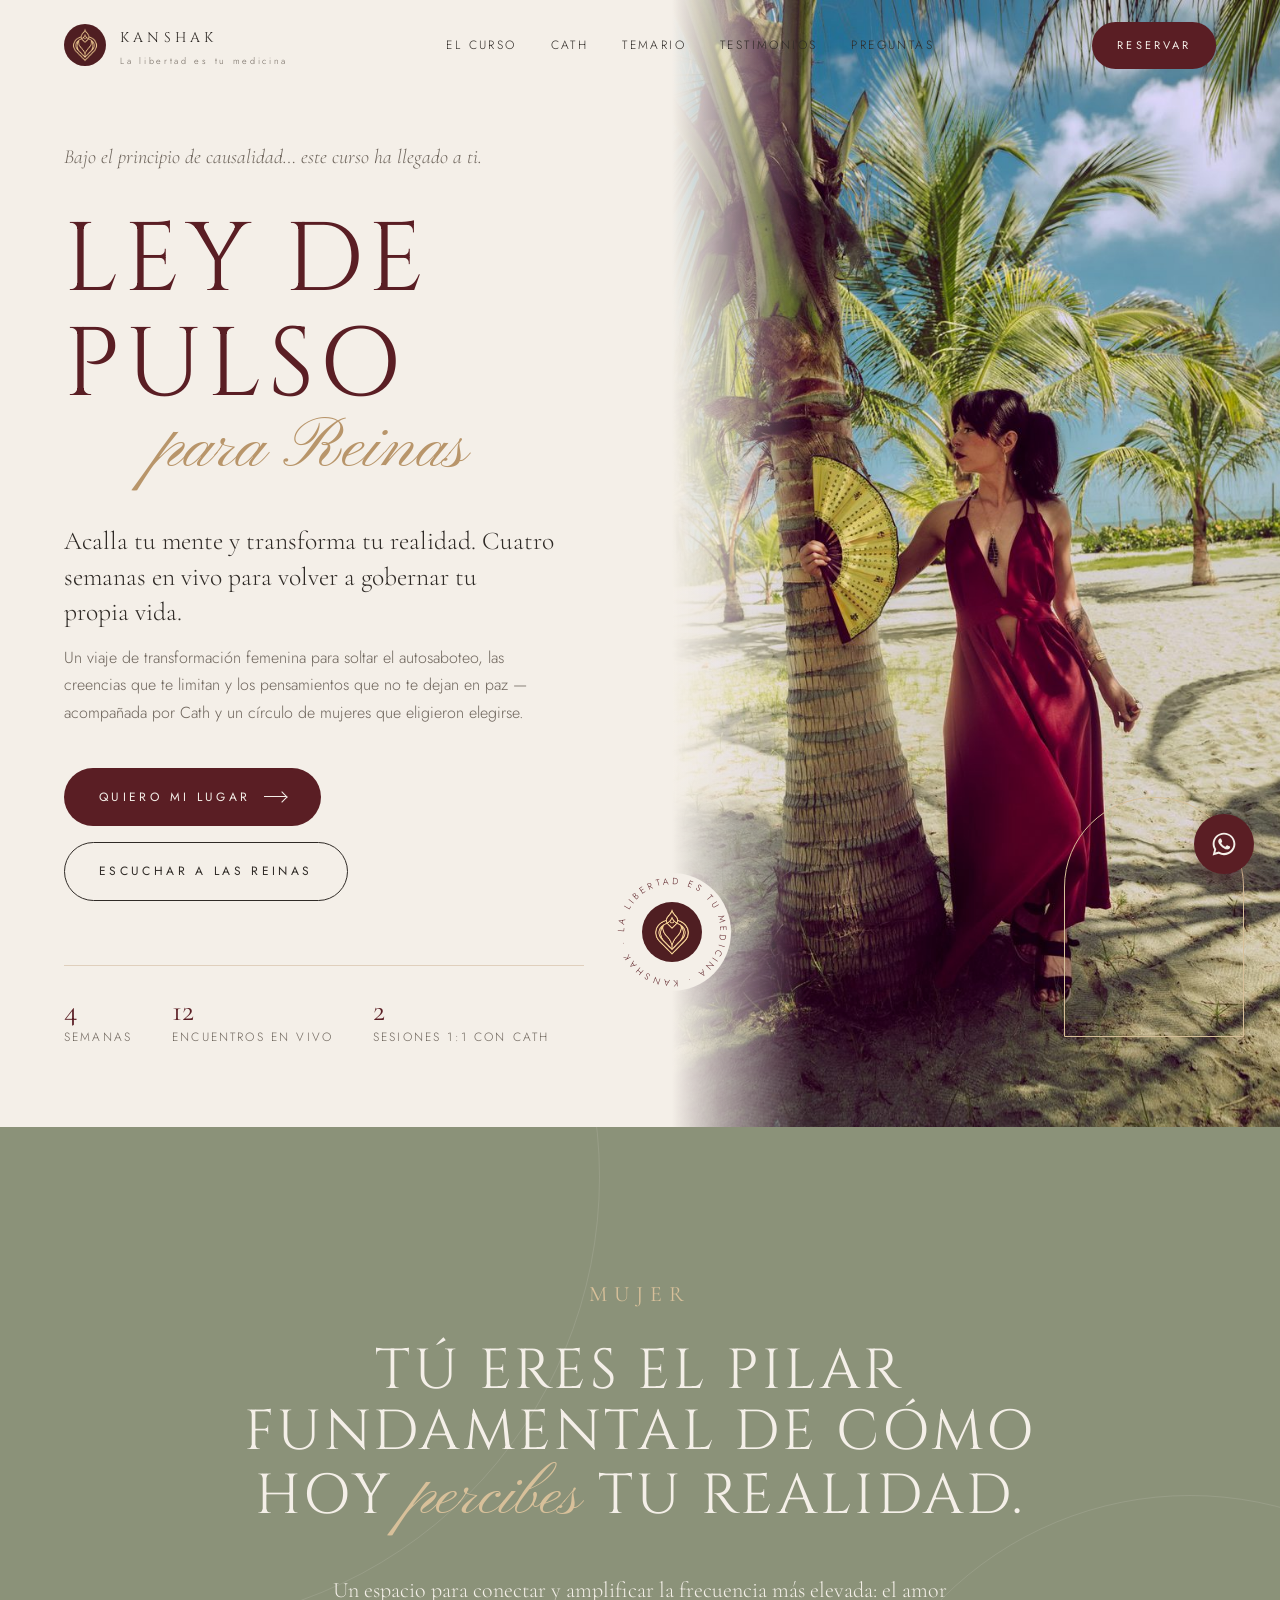
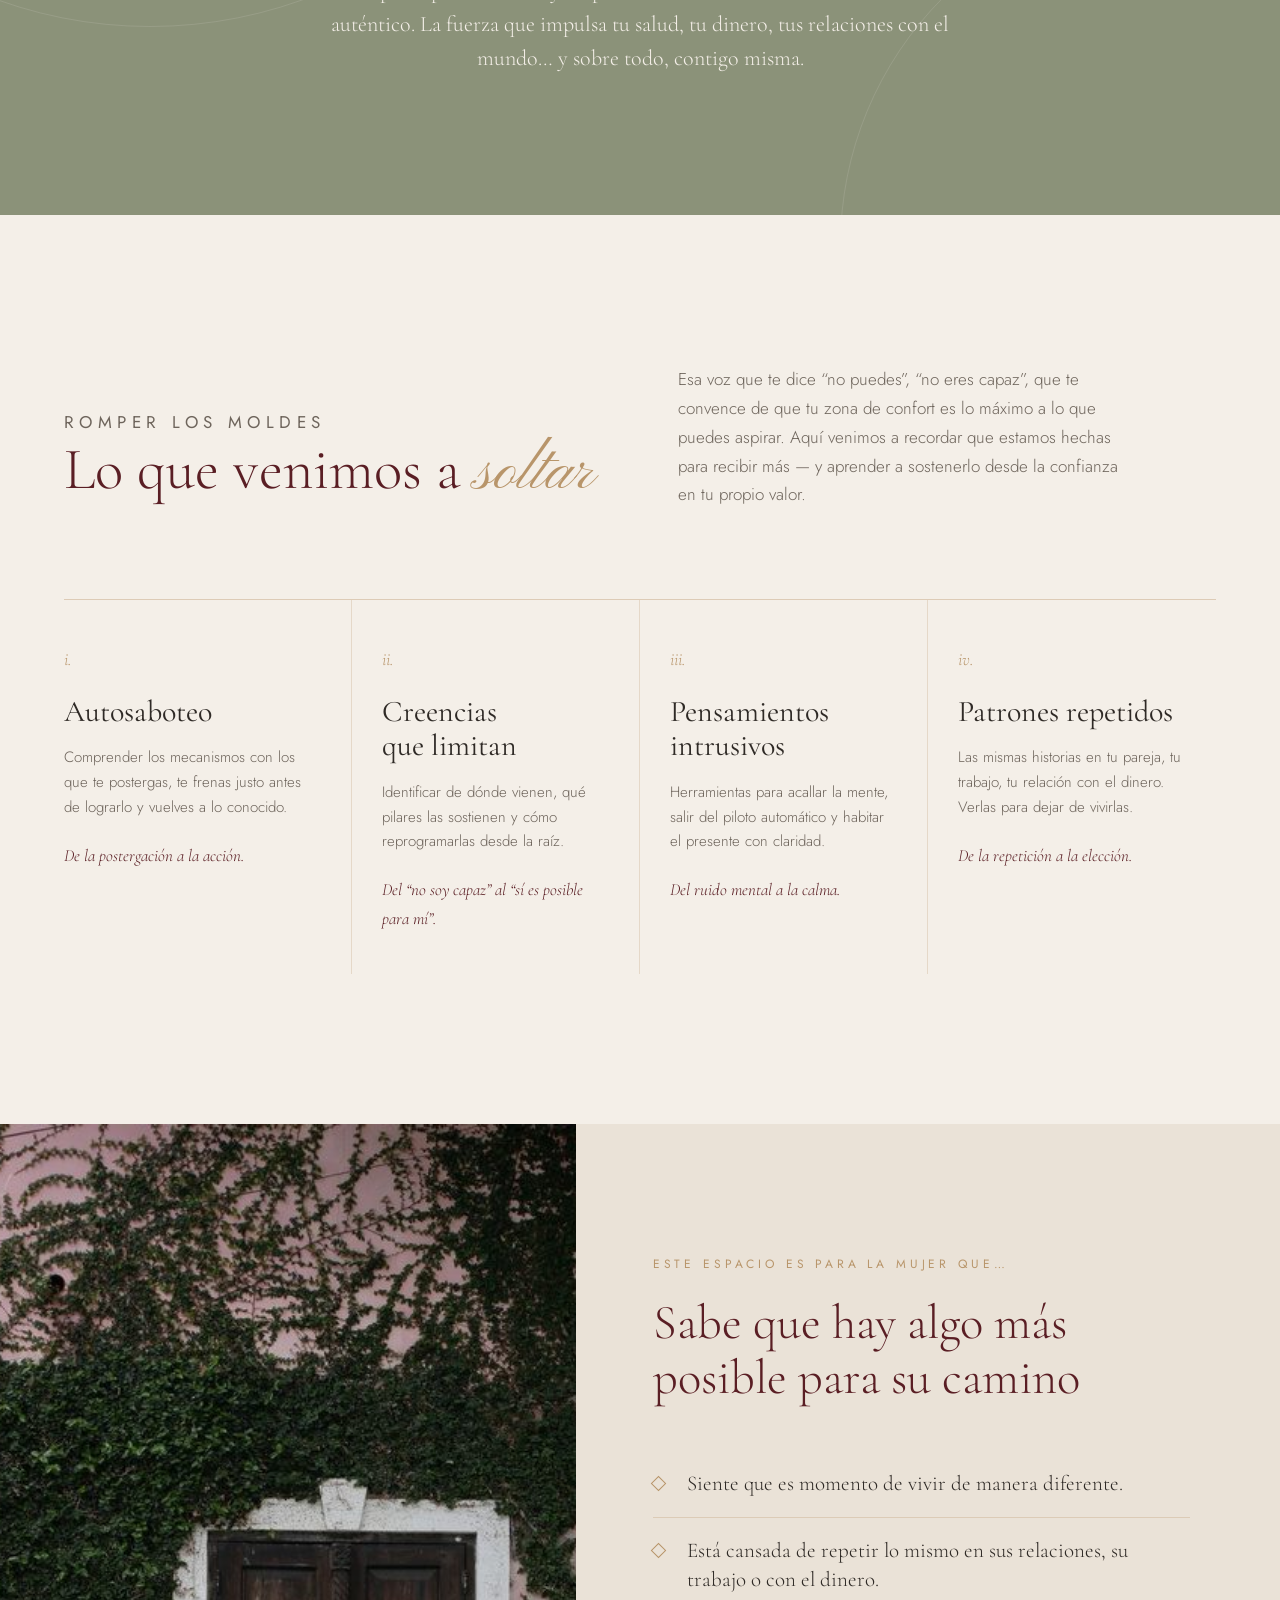
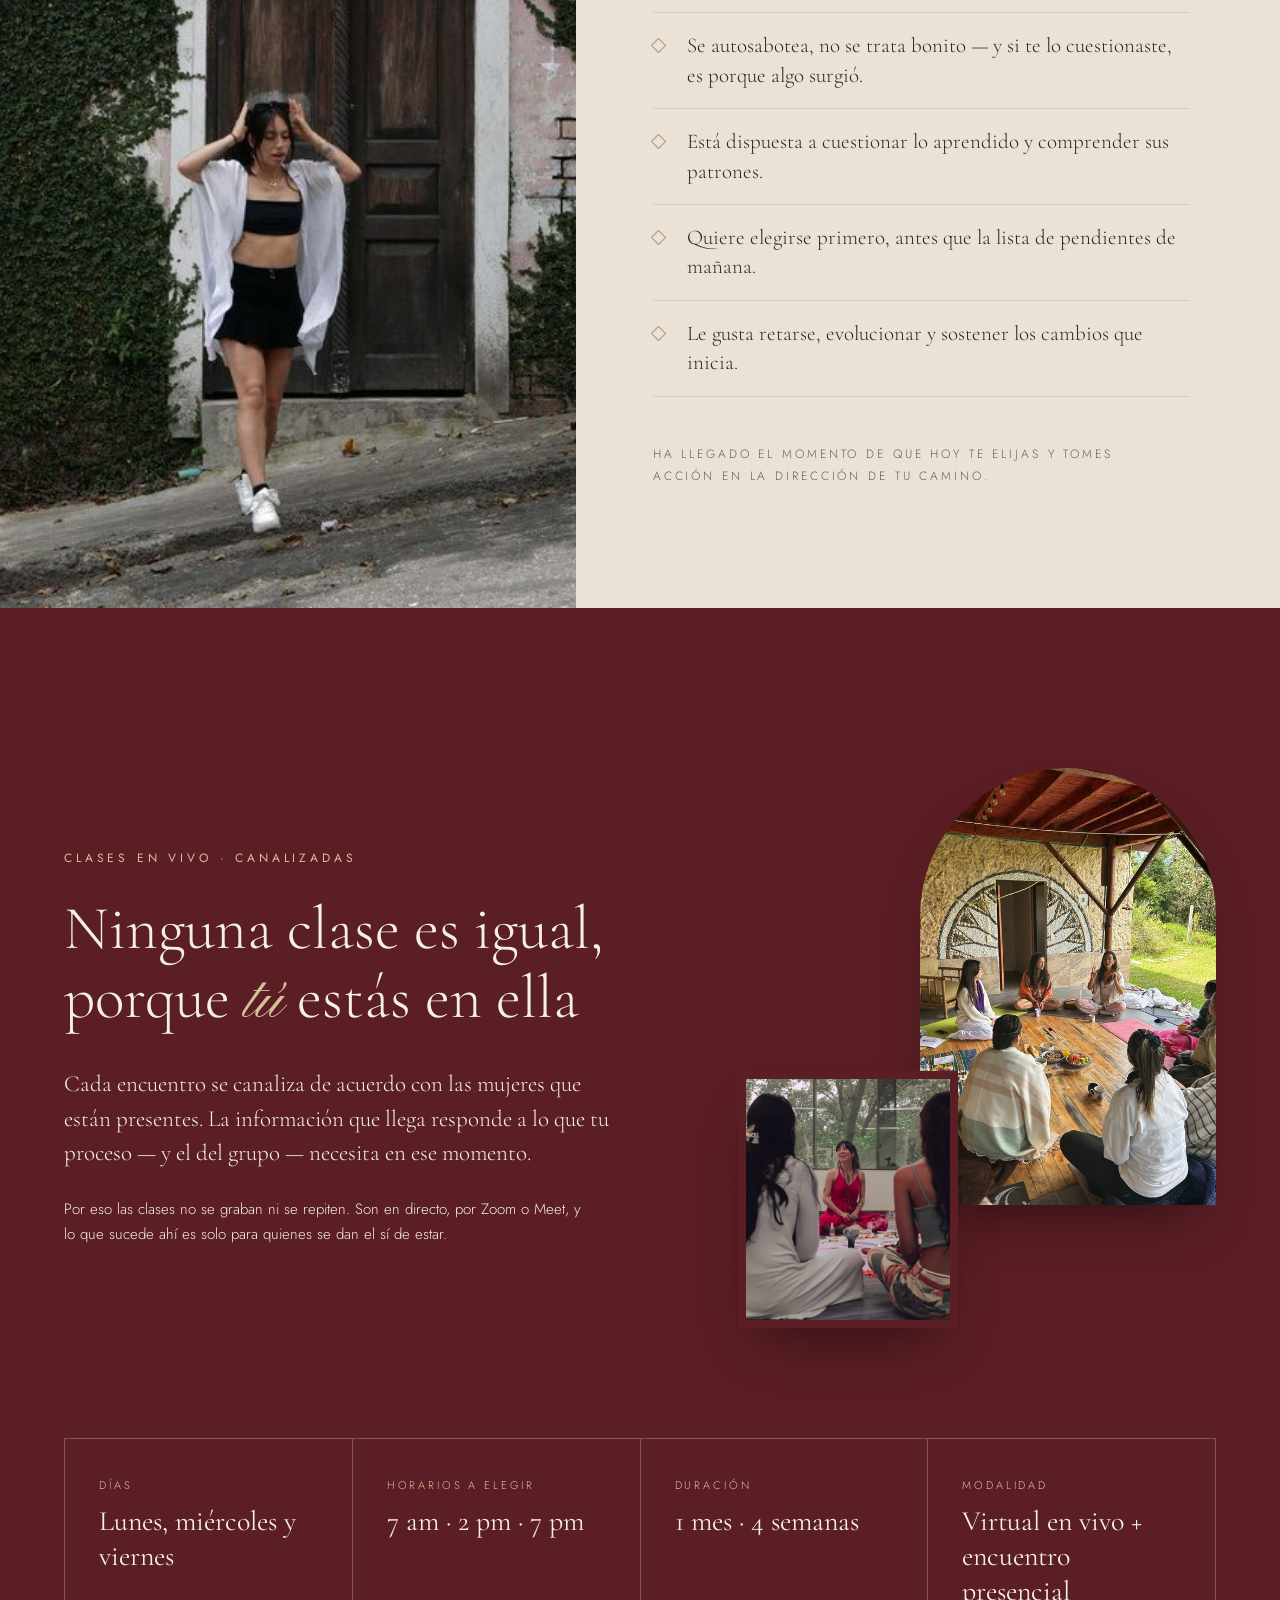
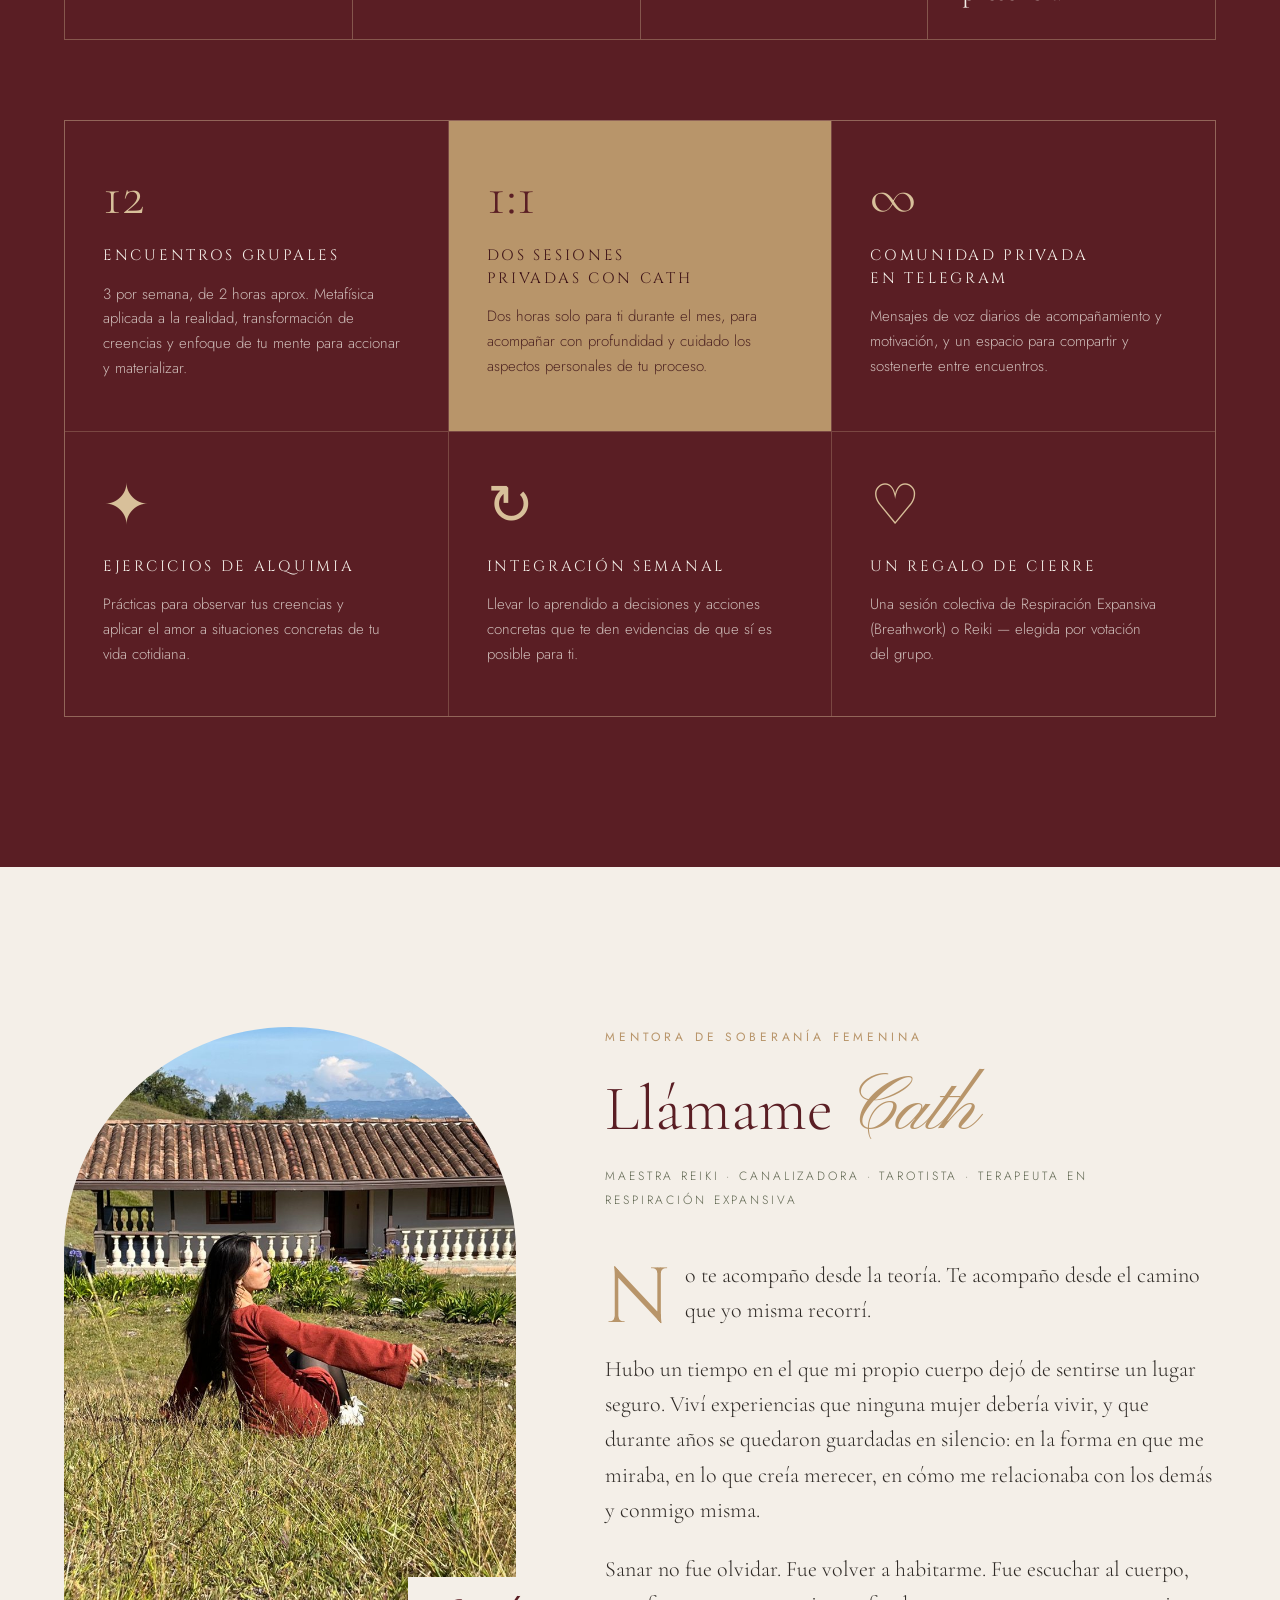
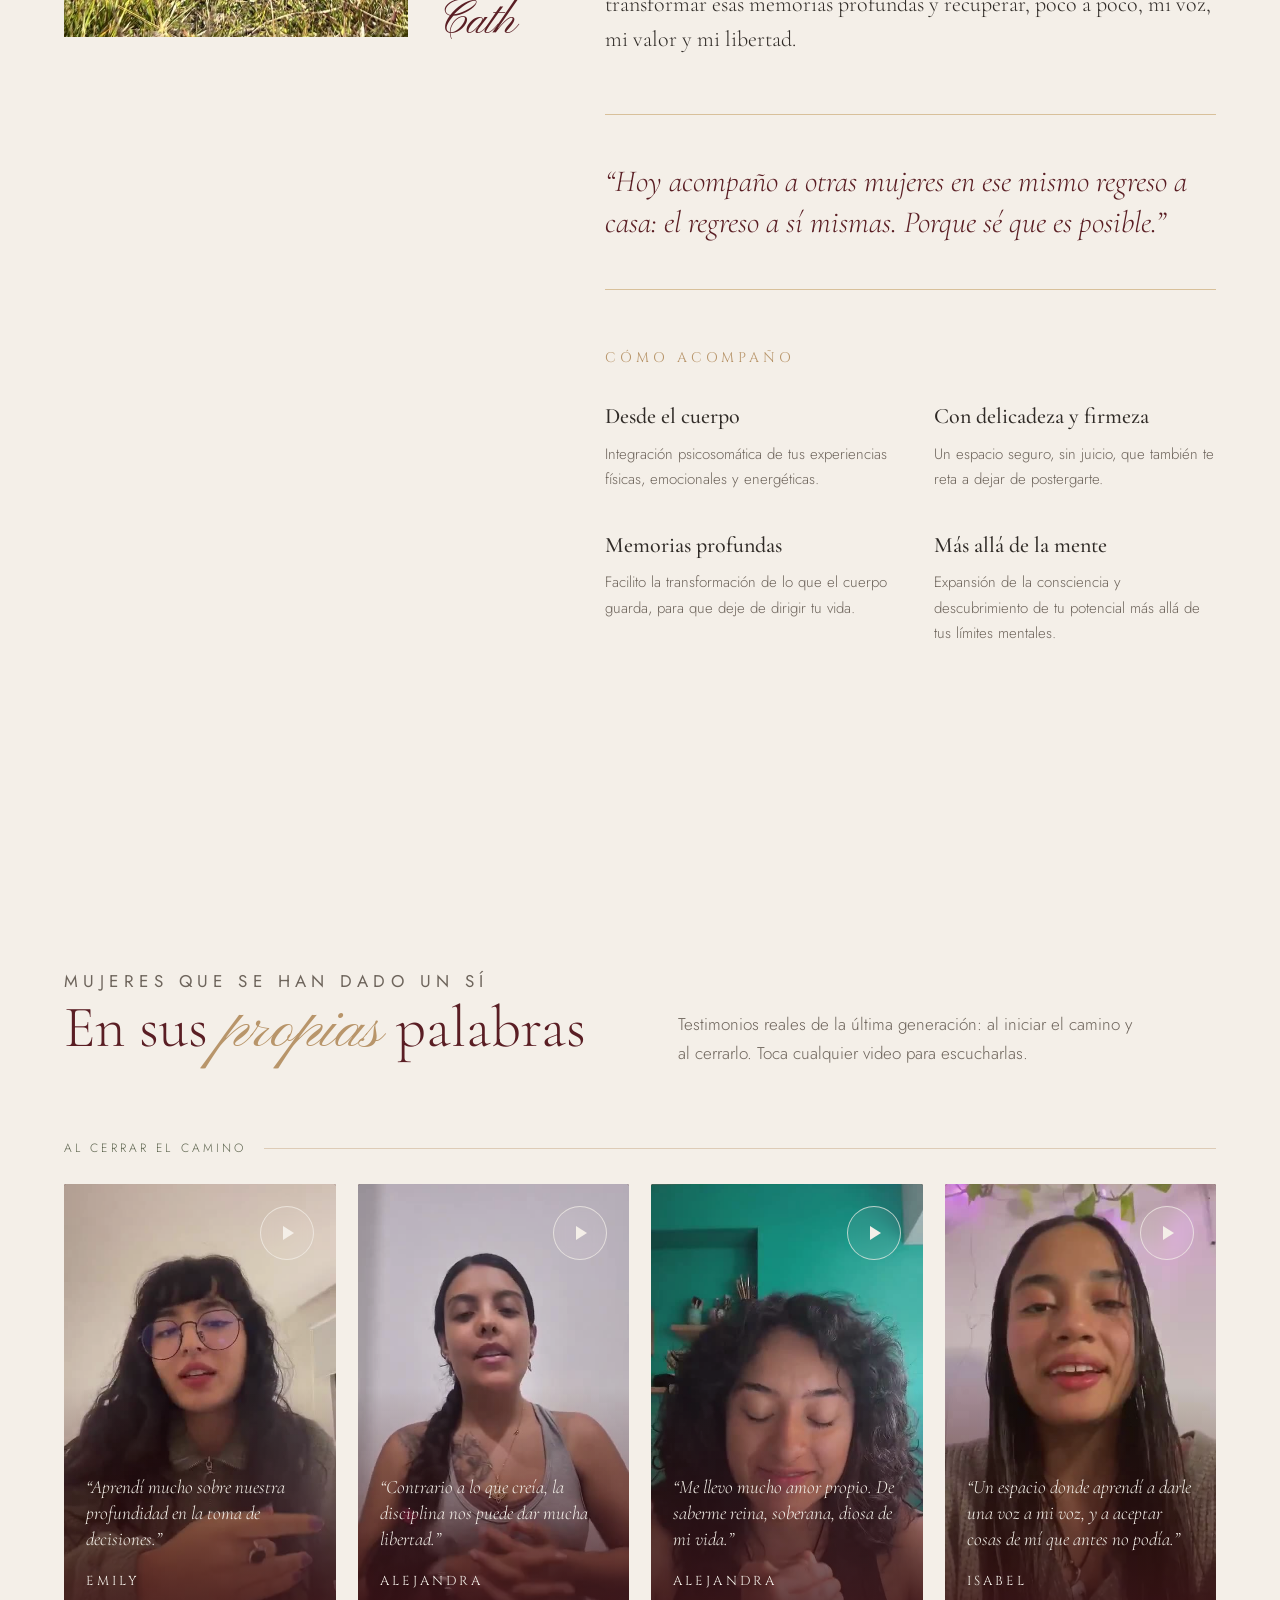
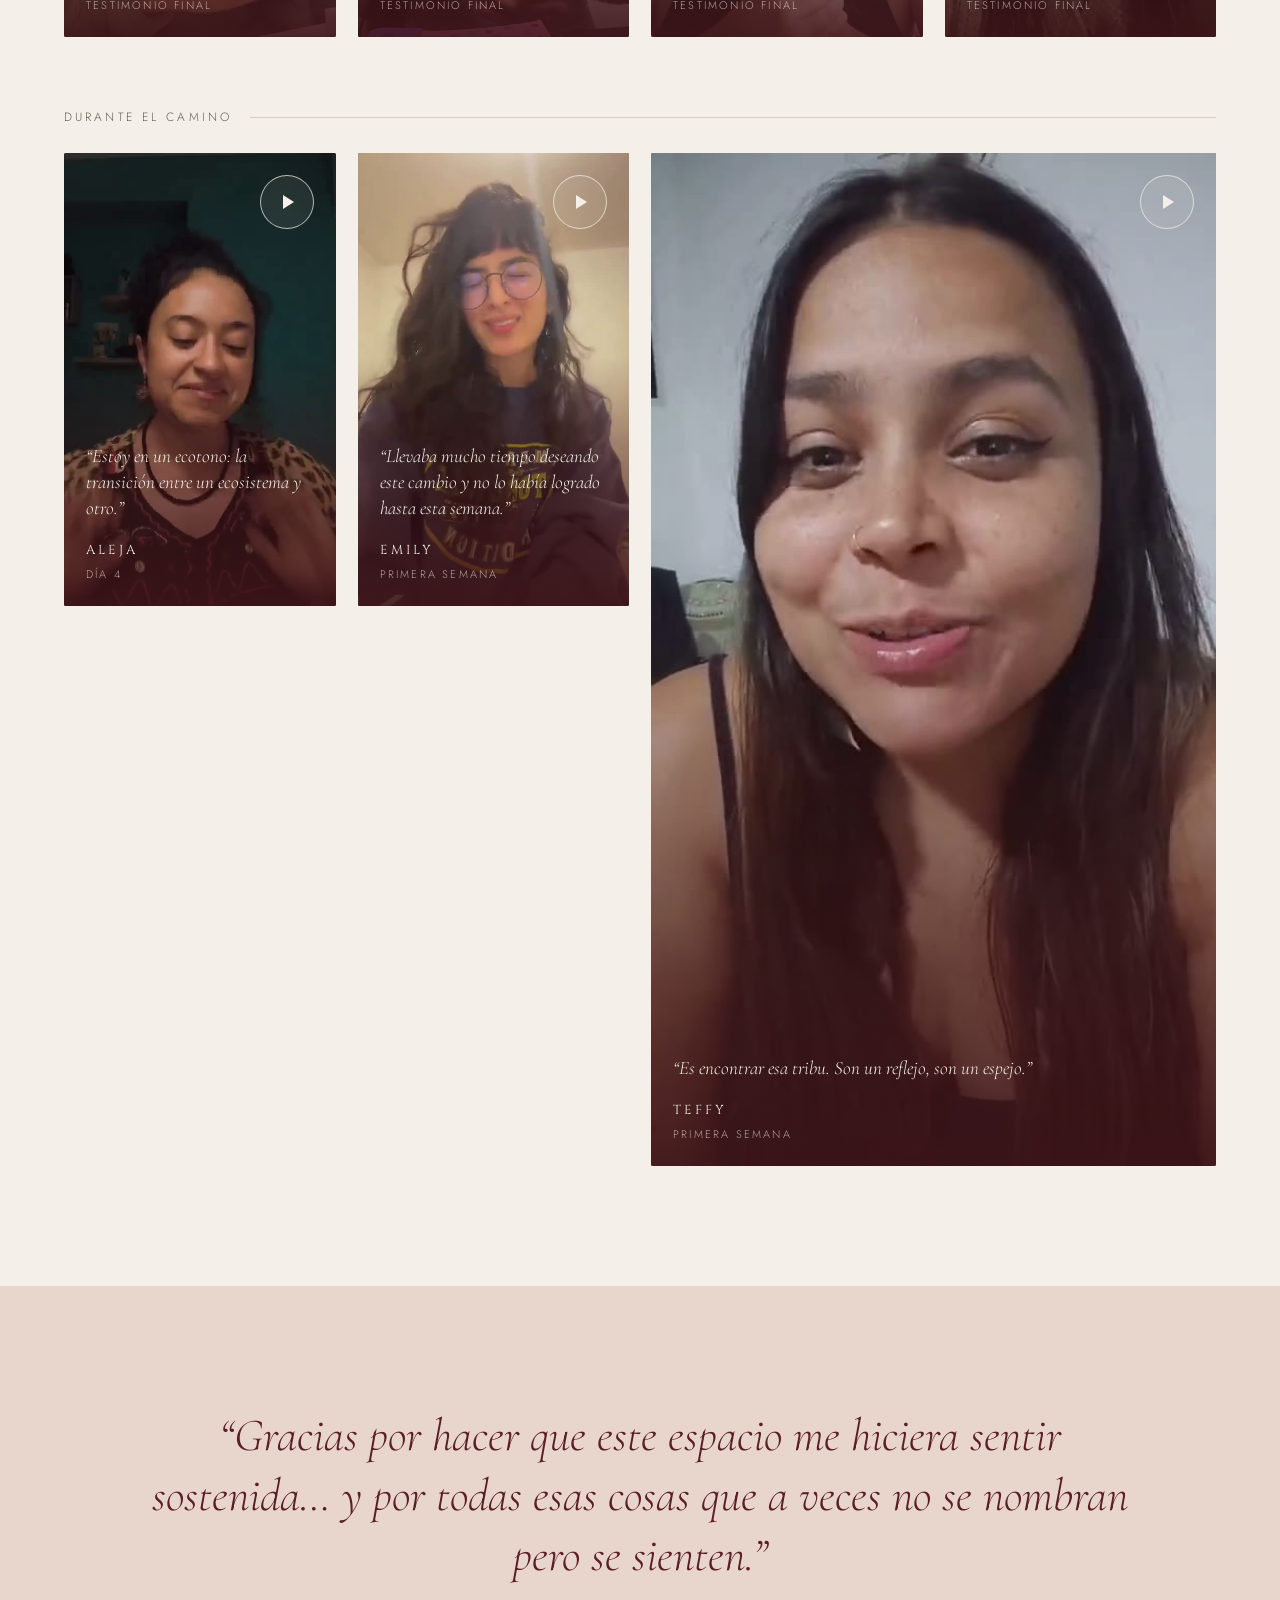
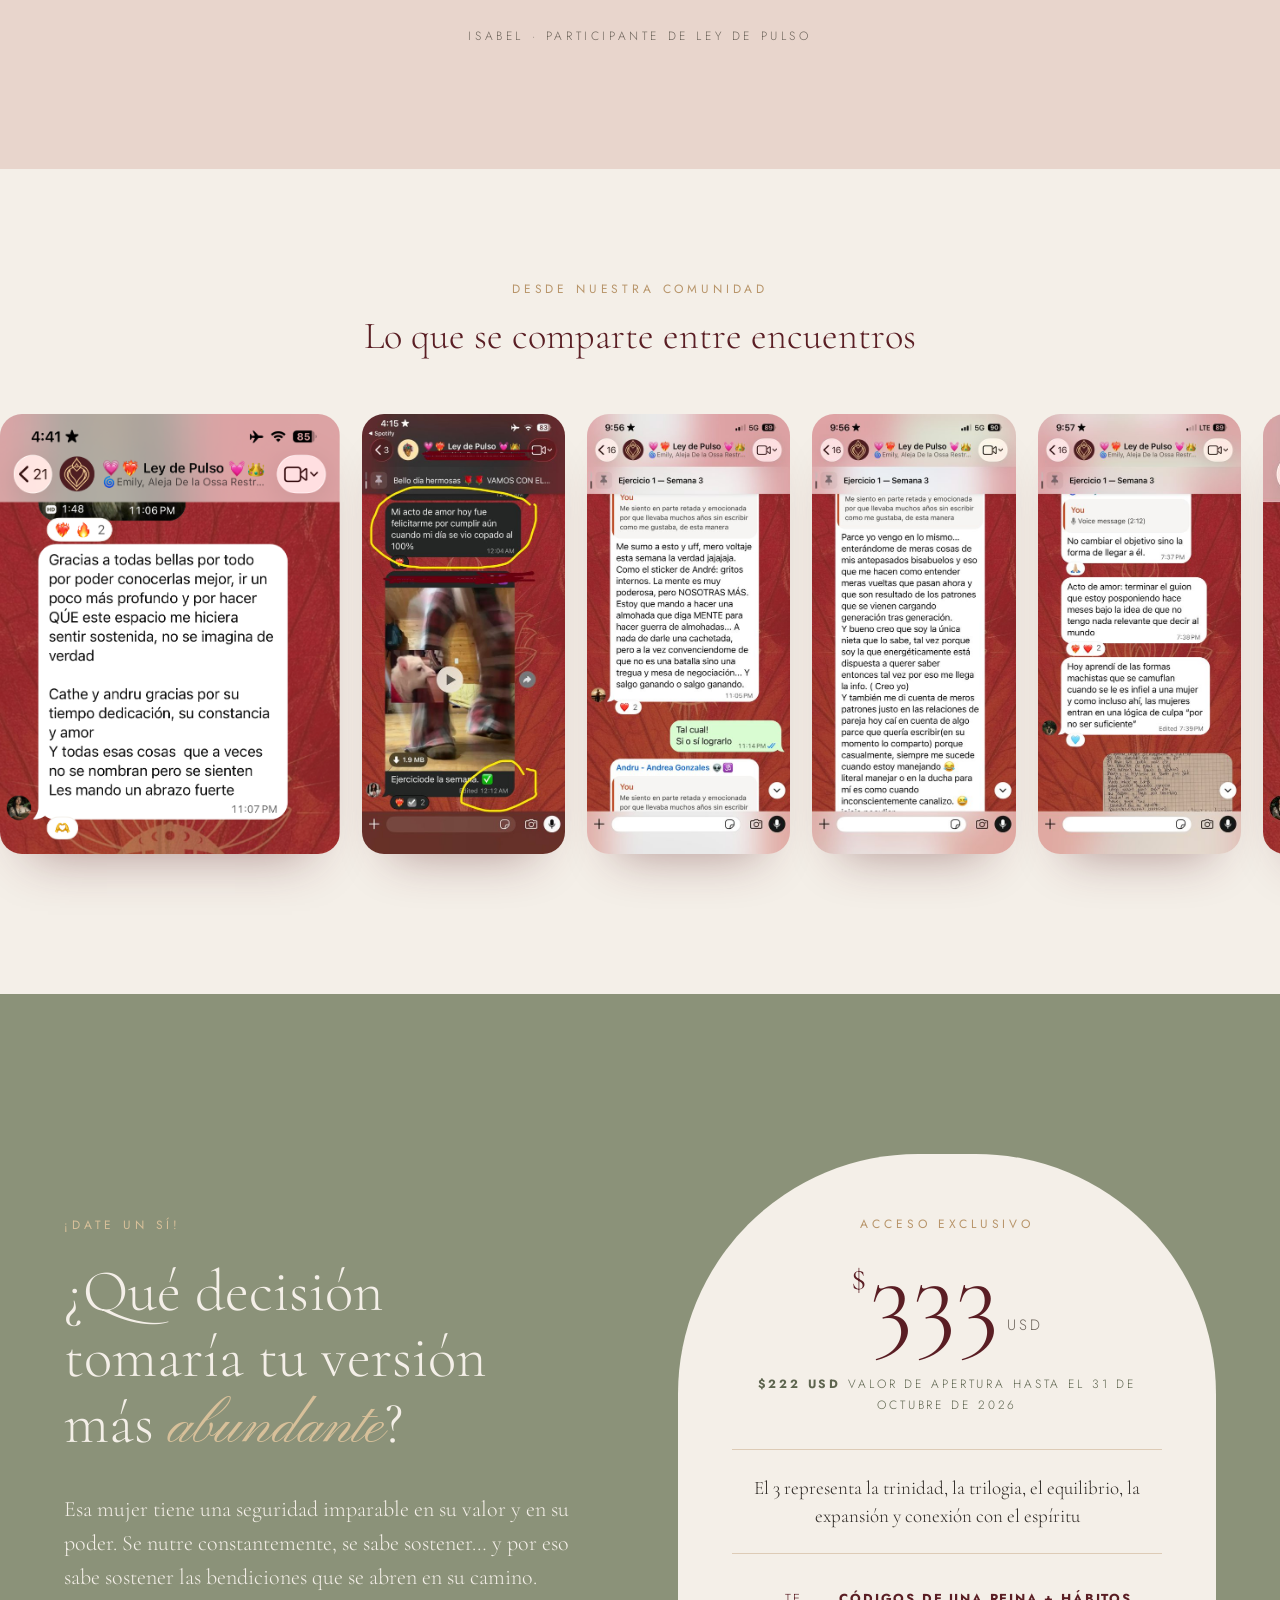
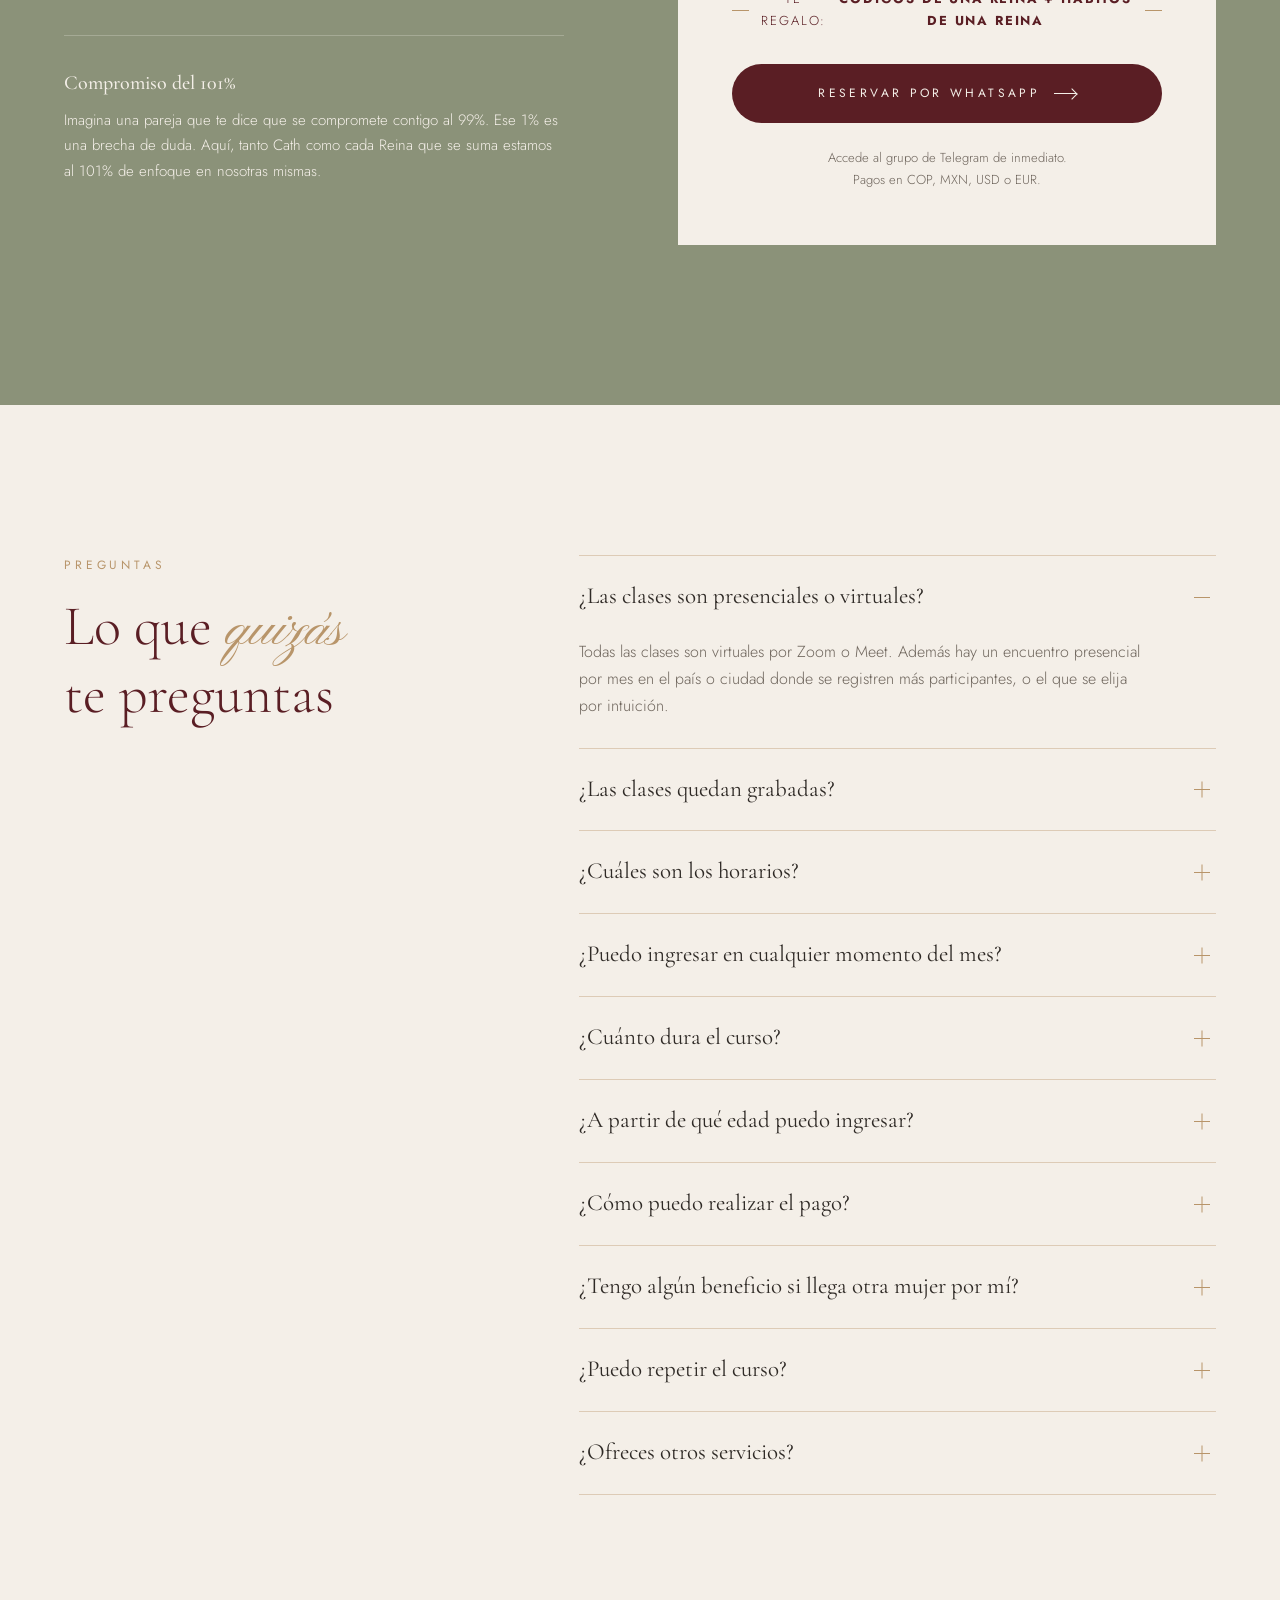
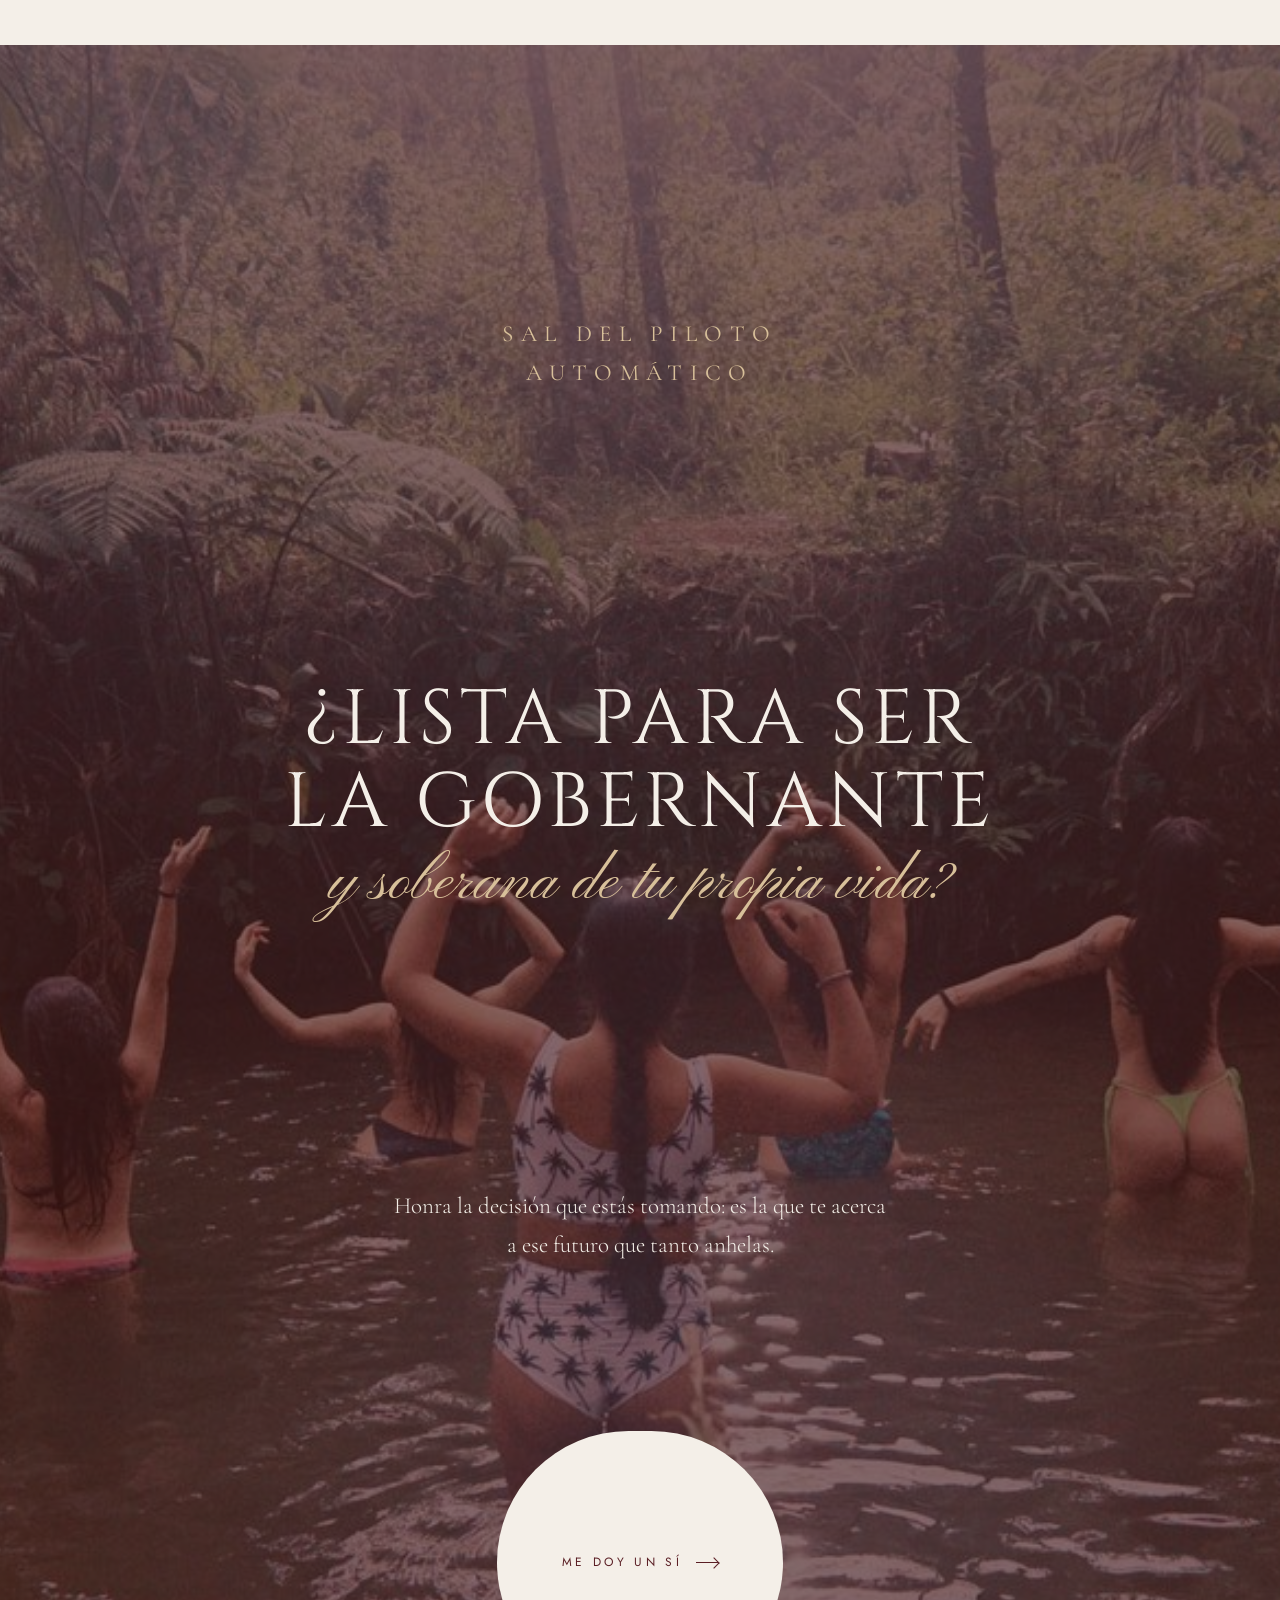
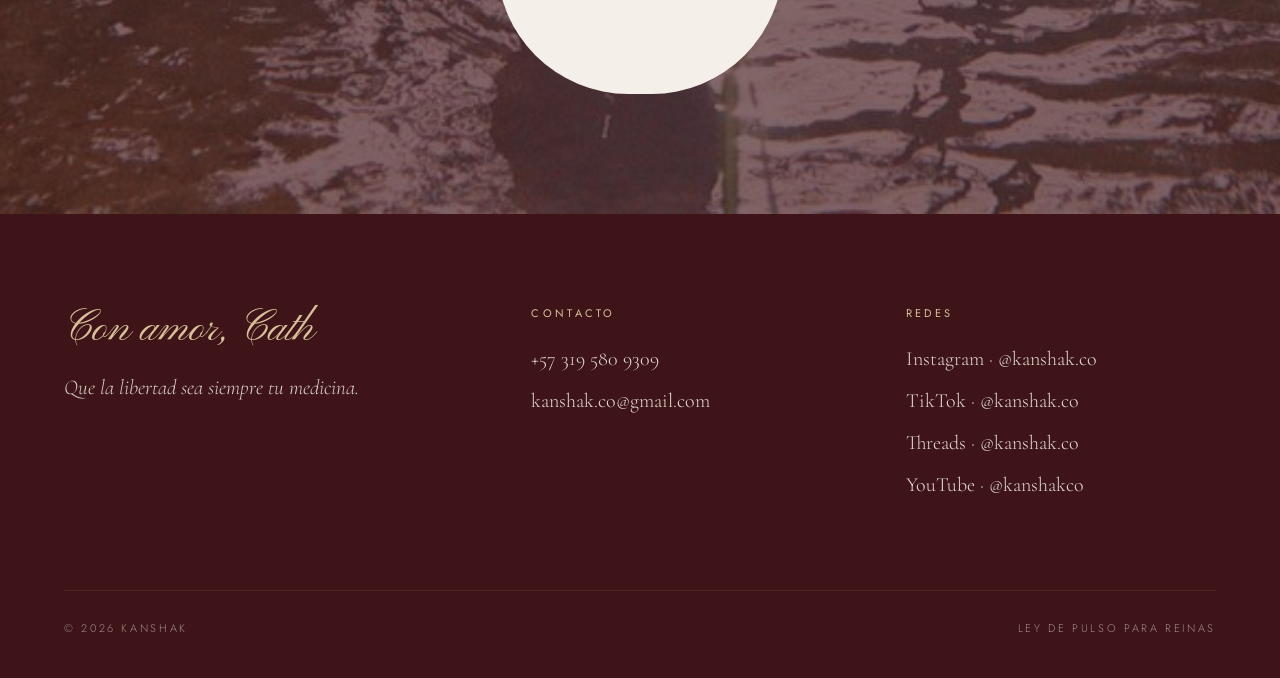
==== commit 856e1a37: "Remove 'temario' section from index.html Removed the 'temario' section from the HTML." ====
--- a/index.html
+++ b/index.html
@@ -167,35 +167,7 @@
     </section>
 
     <!-- TEMARIO -->
-    <section class="temario" id="temario" data-screen-label="07 Temario">
-      <div class="wrap">
-        <div class="sec-head">
-          <div>
-            <p class="eyebrow rv">Temario</p>
-            <h2 class="h-serif rv d1">Un viaje de <span class="script">cuatro</span> semanas</h2>
-          </div>
-          <p class="rv d2">Puedes ingresar en cualquier momento del mes: el curso está diseñado para que comprendas su contenido sin importar cuándo llegues.</p>
-        </div>
-        <div class="tabs">
-          <div class="tab-btns" role="tablist">
-            <button class="tab-btn on" data-t="0"><span><small>Semana 1</small>Mundo metafísico y cuántico</span><i class="dot"></i></button>
-            <button class="tab-btn" data-t="1"><span><small>Semana 2</small>Creencias y manifestación</span><i class="dot"></i></button>
-            <button class="tab-btn" data-t="2"><span><small>Semana 3</small>Autoconocimiento y heridas del alma</span><i class="dot"></i></button>
-            <button class="tab-btn" data-t="3"><span><small>Semana 4</small>Percepción, amor y corporalidad</span><i class="dot"></i></button>
-          </div>
-          <div>
-            <div class="tab-panel on"><h3>Mundo metafísico y cuántico</h3><ul>
-              <li>Línea atemporal: pasado, presente y futuro</li><li>Imagen y reflejo</li><li>C → P → E → A → R</li><li>Ley del deseo vs. ley de la creencia</li><li>La mente: apoyo y autosabotaje</li><li>Creencias, patrones y paradigmas</li><li>Deseos vs. anhelos</li><li>Formación y adquisición de creencias</li><li>Recursos para tocar fondo y transformarse</li><li>Creencias y vibración</li><li>Dimensiones de la realidad y despertar consciente</li><li>Saltos cuánticos y transformación de creencias</li><li>Pensamientos, emociones, estado mental y vibración</li></ul></div>
-            <div class="tab-panel"><h3>Transformación de creencias y manifestación</h3><ul>
-              <li>Cambio de programación y manifestación</li><li>Cerebro consciente y subconsciente</li><li>Creencias culturales y personales</li><li>Escalera de creencias</li><li>Las relaciones como elección y no como obligación</li><li>Pilares de referencia que sostienen una creencia</li><li>Patrones repetitivos y estrategias para romperlos</li><li>El poder de la proximidad</li><li>La vibración y la atracción</li><li>Ver con los ojos del alma antes que con los físicos</li></ul></div>
-            <div class="tab-panel"><h3>Autoconocimiento y heridas del alma</h3><ul>
-              <li>Las 4 R de la destrucción, según Robbins</li><li>Imagen, reflejo y ley del espejo</li><li>Tipos de personalidad</li><li>Tu herida del alma</li><li>Tipos de apego</li><li>Necesidades de la mente y del alma</li></ul></div>
-            <div class="tab-panel"><h3>Percepción, amor y corporalidad</h3><ul>
-              <li>Técnica de palabras emocionales</li><li>Canales de percepción: visual, auditivo y kinestésico</li><li>Lenguajes del amor principales</li><li>Tipos de corporalidad</li><li>Metaprogramas</li><li>Disfunciones del Reino</li><li>Reestructuración de etiquetas</li></ul></div>
-          </div>
-        </div>
-      </div>
-    </section>
+    
 
     <!-- VOICES -->
     <section class="voices" id="voces" data-screen-label="08 Testimonios">
@@ -356,4 +328,4 @@
     [...chats,...chats].forEach(c=>{const i=new Image();i.src='assets/img/'+c;i.alt='Mensaje de participante';i.loading='lazy';i.onclick=()=>openM(`<img src="${i.src}" alt="">`,'Comunidad Ley de Pulso');mq.appendChild(i)});
     </script>
   </body>
-</html>+</html>
